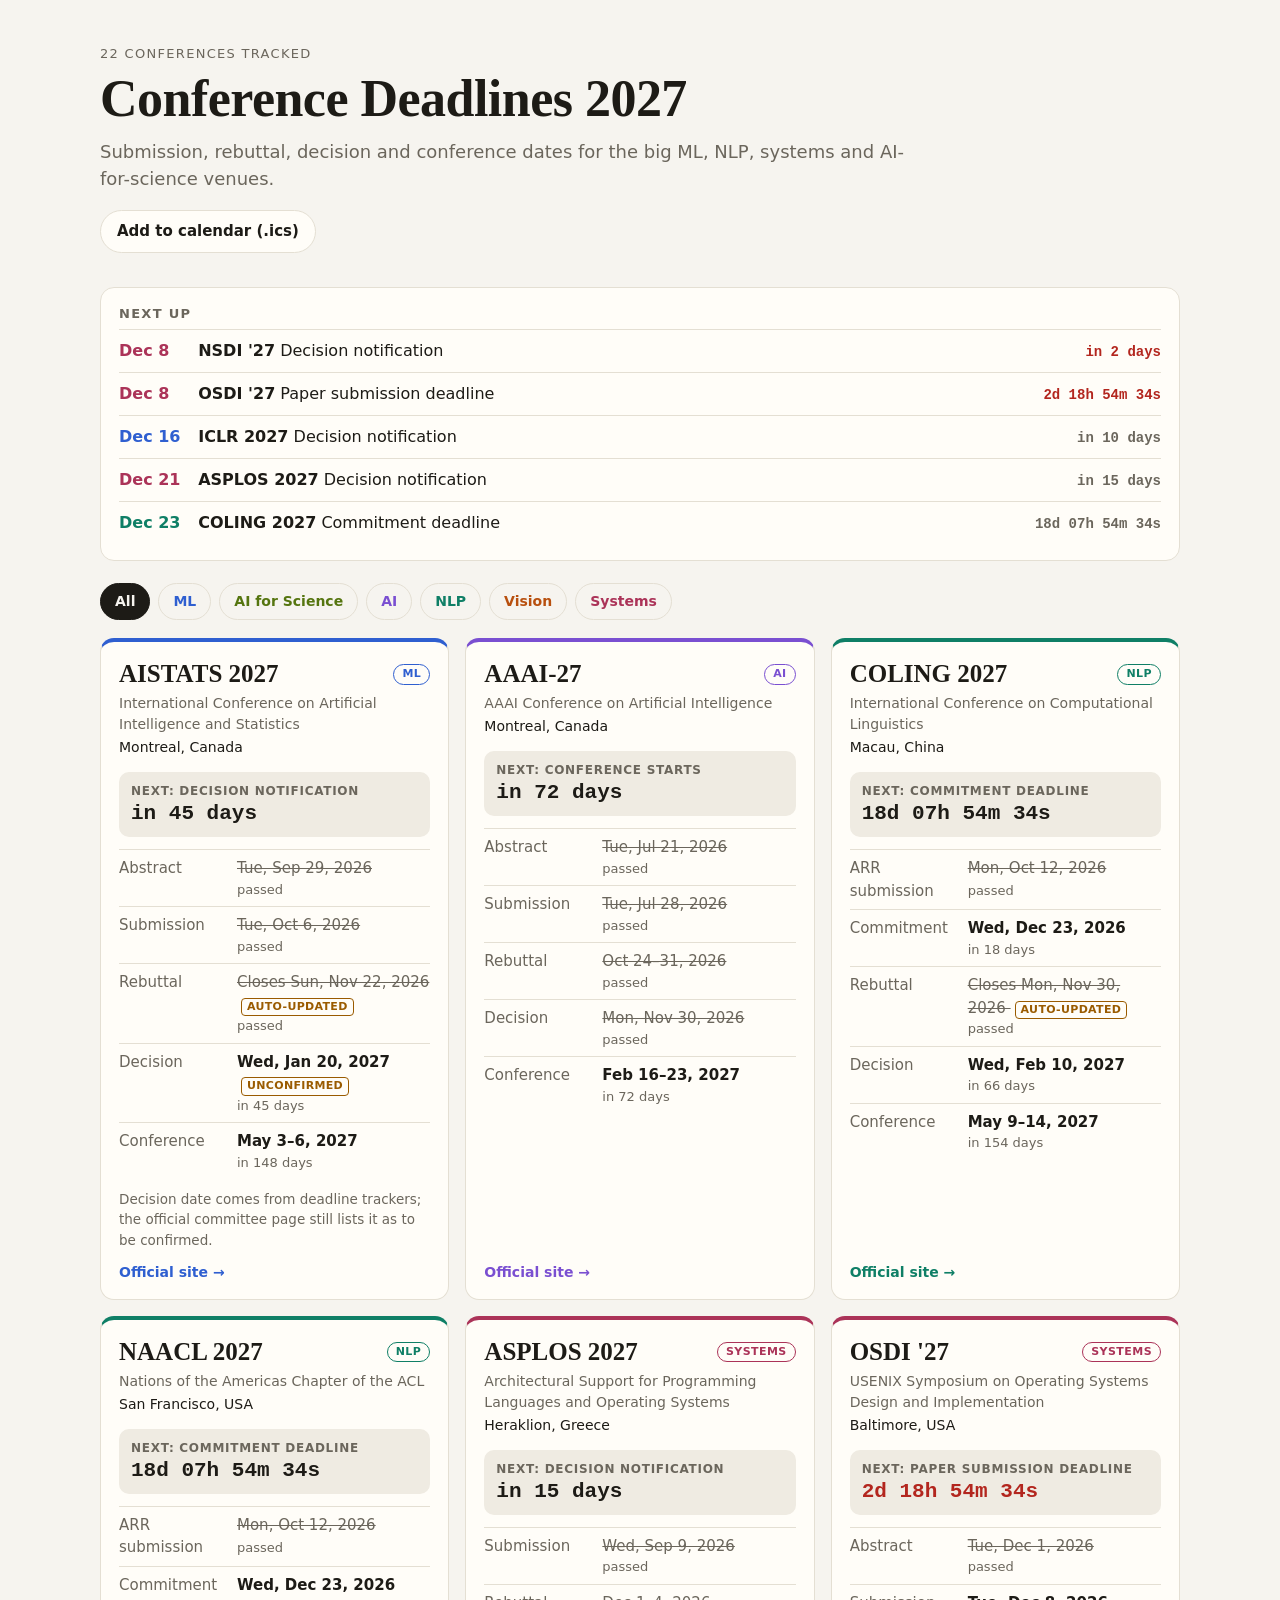
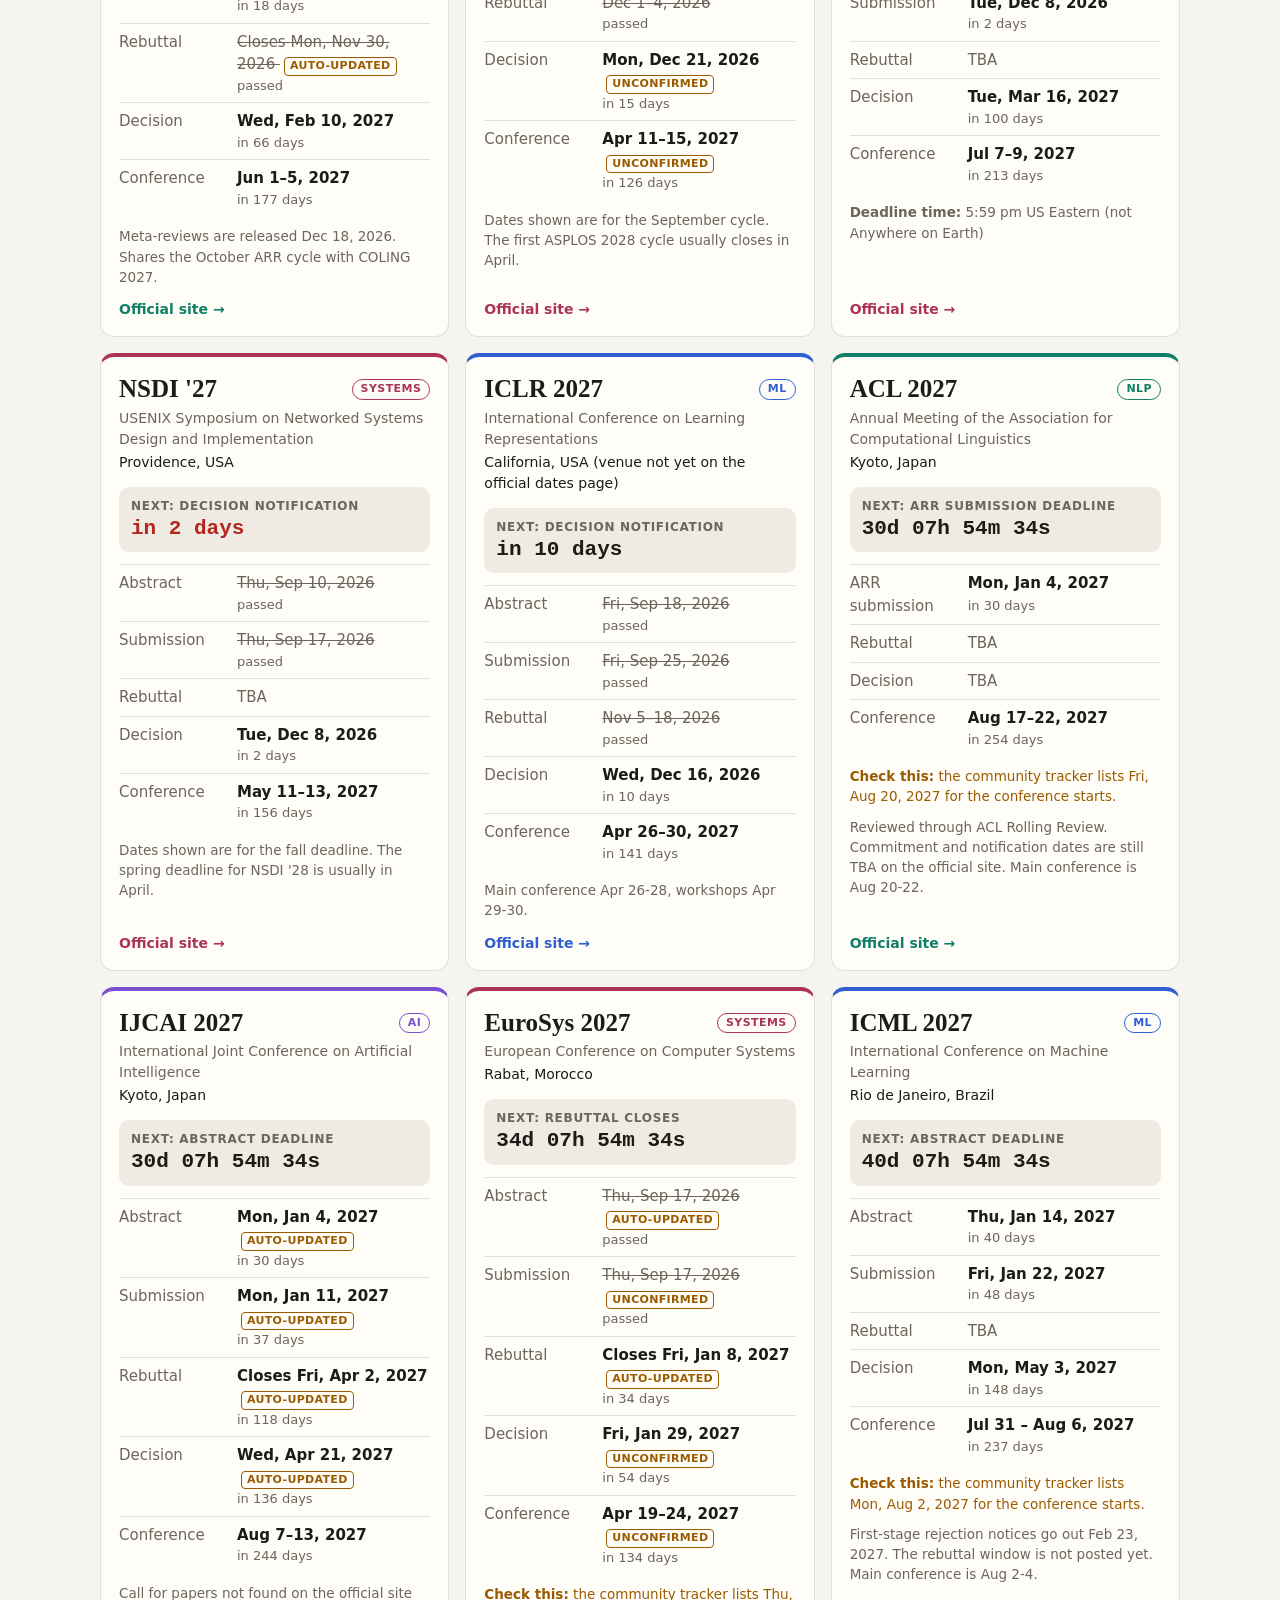
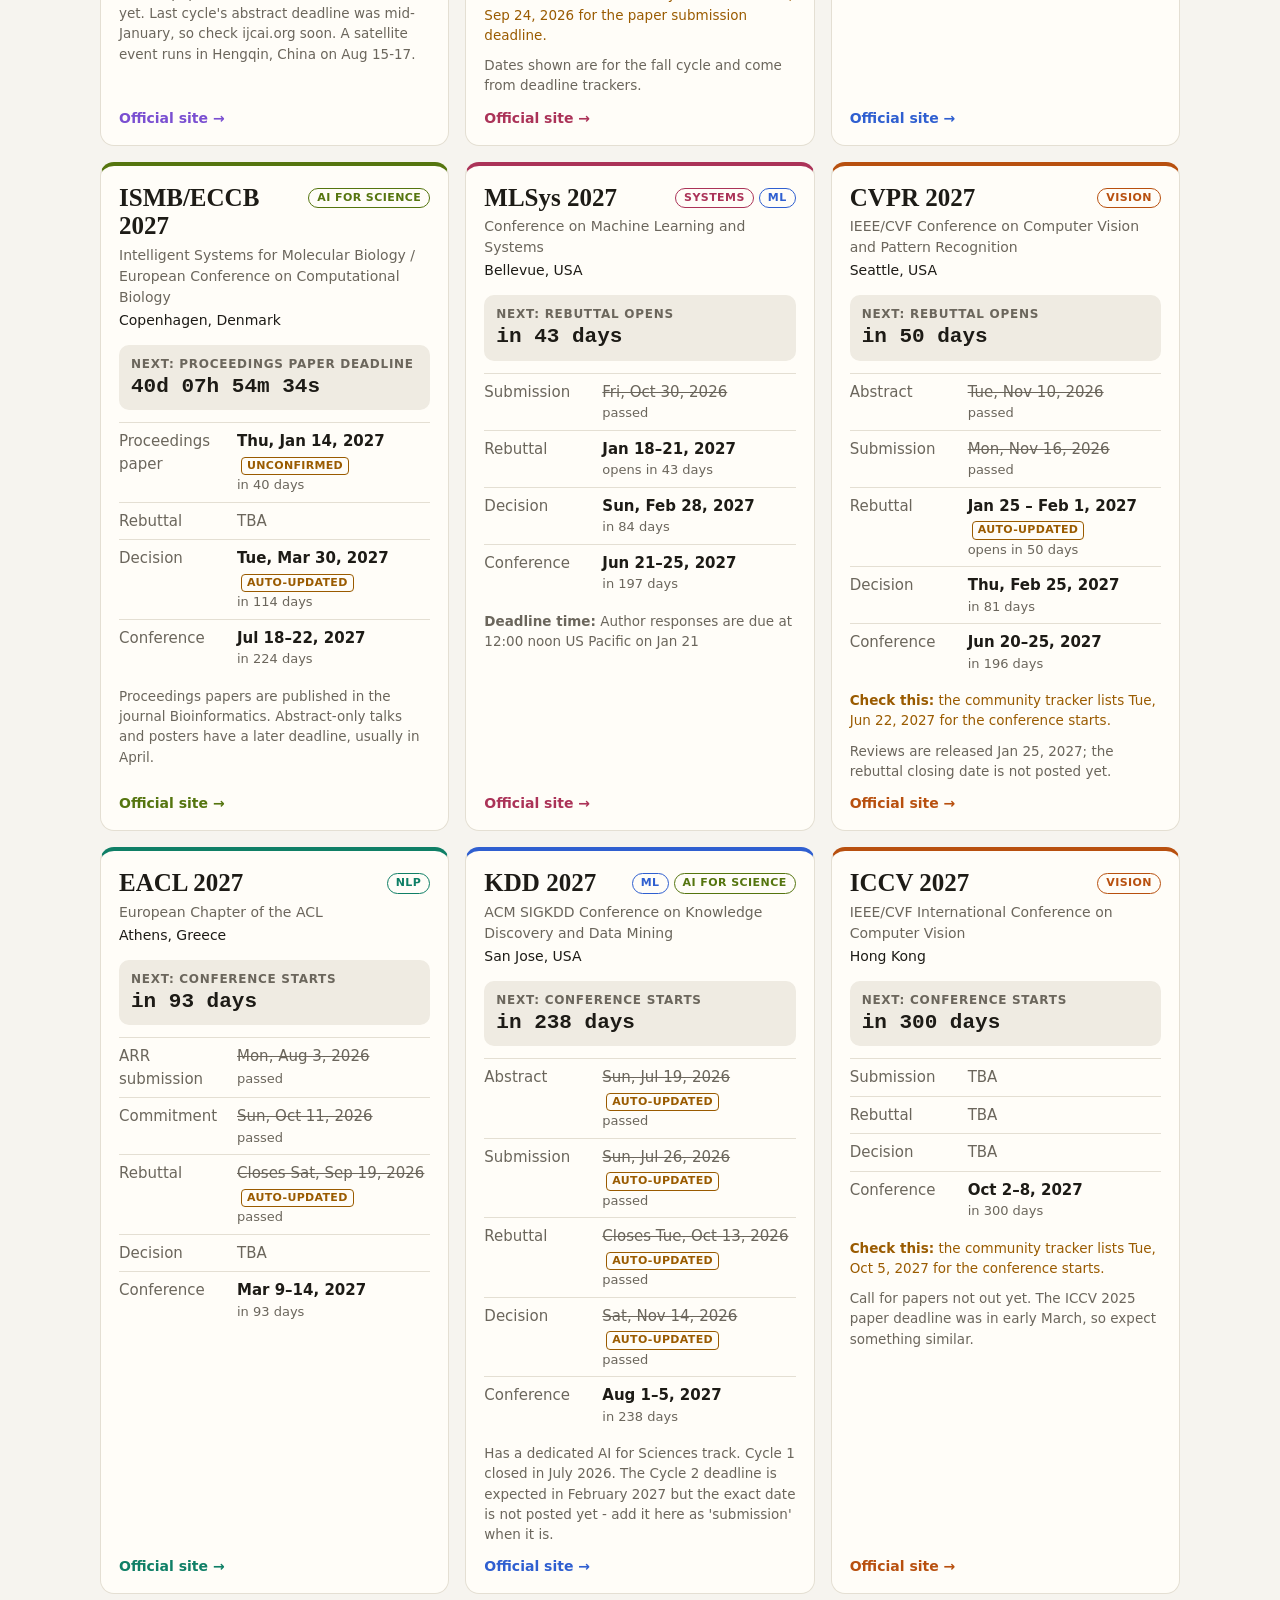
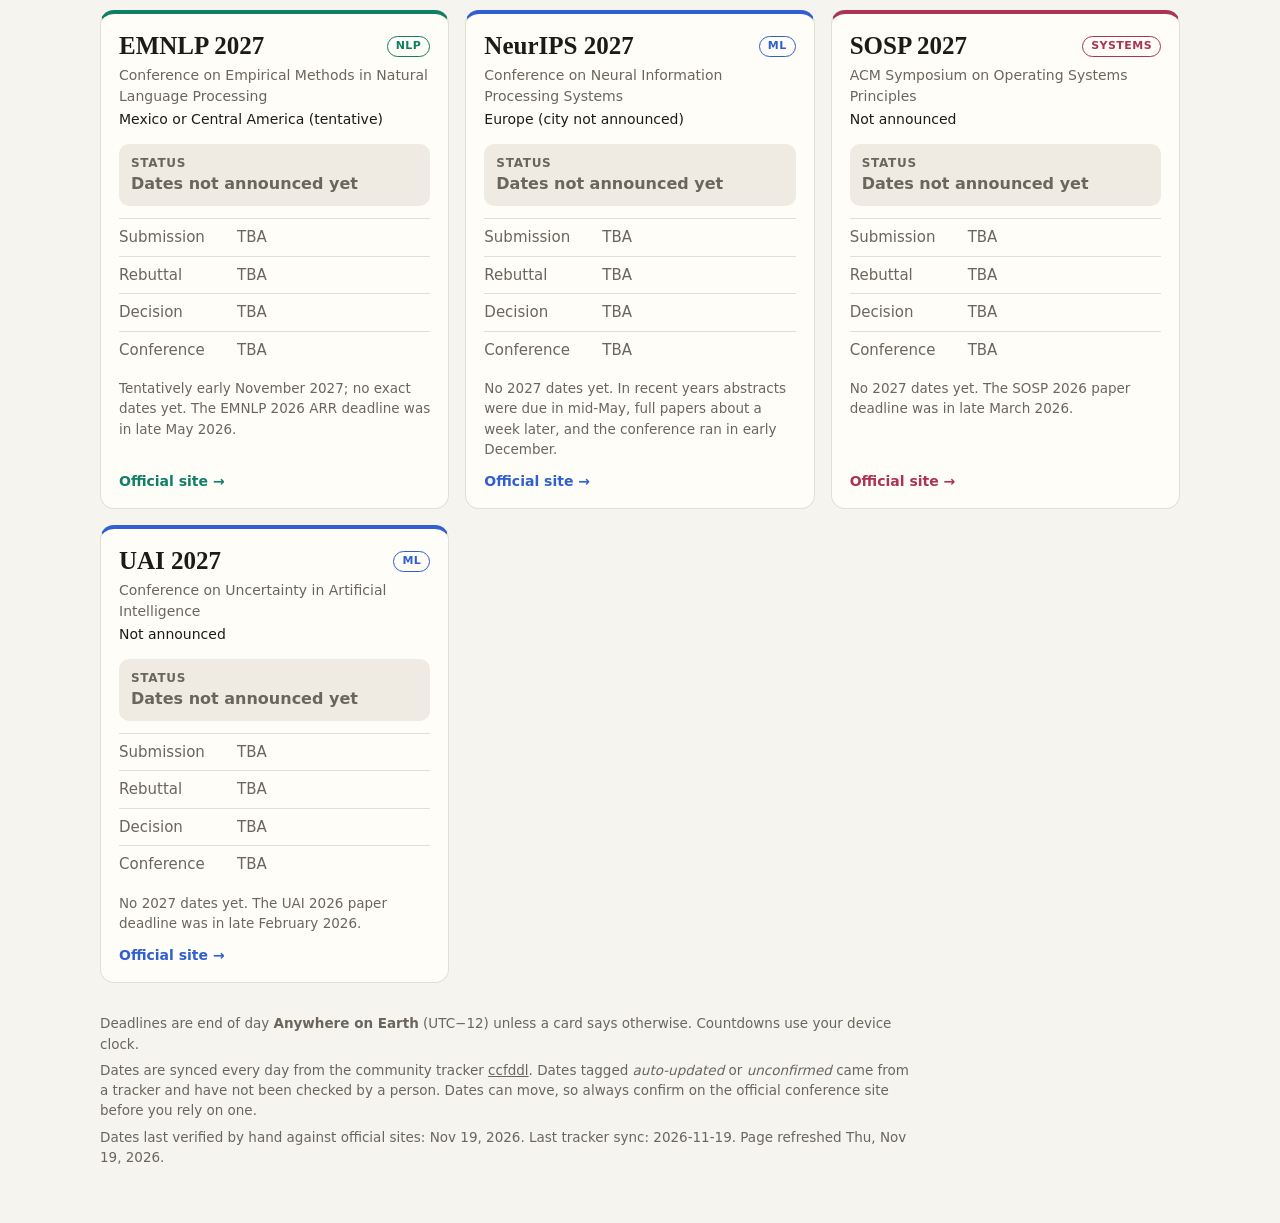
==== docs/index.html @ 478a4f26 "Daily update" ====
<!DOCTYPE html>
<html lang="en">
<head>
<meta charset="utf-8">
<meta name="viewport" content="width=device-width, initial-scale=1">
<title>Conference Deadlines 2027</title>
<meta name="description" content="Submission, rebuttal, decision and conference dates for the big ML, NLP, systems and AI-for-science venues.">
<style>
:root {
  --bg: #f6f4ef; --card: #fffdf8; --ink: #1d1b16; --muted: #6b665c; --line: #e4dfd3;
  --soft: #efebe2; --warn: #9a5b00; --urgent: #b3261e;
  --ml: #2f5fd0; --ai: #7a4fd1; --nlp: #0f7f66; --vision: #b8500f; --systems: #ab3358; --sci: #55750f;
}
@media (prefers-color-scheme: dark) {
  :root {
    --bg: #14130f; --card: #1d1c17; --ink: #ece8dd; --muted: #a39d8f; --line: #34322a;
    --soft: #26241e; --warn: #e2a84b; --urgent: #ff8a80;
    --ml: #8fb0ff; --ai: #c0a2ff; --nlp: #5fd3b6; --vision: #ffa66b; --systems: #ff8fb0; --sci: #b5d66a;
  }
}
* { box-sizing: border-box; }
html { -webkit-text-size-adjust: 100%; }
body { margin: 0; background: var(--bg); color: var(--ink);
  font: 16px/1.5 system-ui, -apple-system, "Segoe UI", Roboto, Helvetica, Arial, sans-serif; }
a { color: inherit; }
.wrap { max-width: 1120px; margin: 0 auto; padding: 0 20px; }

.a-ml { --accent: var(--ml); } .a-ai { --accent: var(--ai); } .a-nlp { --accent: var(--nlp); }
.a-vision { --accent: var(--vision); } .a-systems { --accent: var(--systems); }
.a-ai-for-science { --accent: var(--sci); }

.top { padding: 44px 0 20px; }
.eyebrow { font-size: 13px; letter-spacing: .1em; text-transform: uppercase; color: var(--muted); margin: 0 0 8px; }
h1 { font-family: "Iowan Old Style", "Palatino Linotype", Palatino, Georgia, serif;
  font-size: clamp(32px, 6vw, 52px); line-height: 1.05; margin: 0 0 12px; font-weight: 600; letter-spacing: -.01em; text-wrap: balance; }
.tagline { font-size: 18px; color: var(--muted); max-width: 46em; margin: 0 0 18px; }
.actions { display: flex; flex-wrap: wrap; gap: 10px; }
.btn { display: inline-block; padding: 9px 16px; border-radius: 999px; border: 1px solid var(--line);
  background: var(--card); text-decoration: none; font-size: 15px; font-weight: 600; }
.btn.primary { background: var(--ink); color: var(--bg); border-color: var(--ink); }
.btn:hover { border-color: var(--ink); }

.nextup { background: var(--card); border: 1px solid var(--line); border-radius: 14px; padding: 16px 18px; margin: 14px 0 22px; }
.nextup h2 { font-size: 13px; letter-spacing: .1em; text-transform: uppercase; color: var(--muted); margin: 0 0 6px; font-weight: 600; }
.nextup ol { list-style: none; margin: 0; padding: 0; }
.nextup li { display: grid; grid-template-columns: 4.2em 1fr auto; gap: 12px; align-items: baseline;
  padding: 9px 0; border-top: 1px solid var(--line); }
.nextup li:first-child { border-top: 0; }
.nu-date { font-weight: 700; color: var(--accent, var(--ink)); font-variant-numeric: tabular-nums; }
.nu-what { min-width: 0; }
.nu-count { font: 600 14px/1.4 ui-monospace, "SF Mono", Menlo, Consolas, monospace; white-space: nowrap; color: var(--muted); }
.nu-count.soon { color: var(--urgent); }
.nextup .empty { color: var(--muted); padding: 6px 0; }

.filters { display: flex; flex-wrap: wrap; gap: 8px; margin: 0 0 18px; }
.filter { font: inherit; font-size: 14px; font-weight: 600; cursor: pointer; padding: 7px 14px; border-radius: 999px;
  border: 1px solid var(--line); background: transparent; color: var(--accent, var(--ink)); }
.filter.on { background: var(--accent, var(--ink)); color: var(--bg); border-color: var(--accent, var(--ink)); }
.filter:focus-visible, .btn:focus-visible, a:focus-visible { outline: 2px solid var(--ink); outline-offset: 2px; }

.grid { display: grid; grid-template-columns: repeat(auto-fill, minmax(min(100%, 330px), 1fr)); gap: 16px; }
.card { background: var(--card); border: 1px solid var(--line); border-top: 4px solid var(--accent, var(--muted));
  border-radius: 14px; padding: 18px 18px 16px; display: flex; flex-direction: column; min-width: 0; }
.card.done { opacity: .62; }
.titleline { display: flex; align-items: flex-start; justify-content: space-between; gap: 10px; }
.card h2 { font-family: "Iowan Old Style", "Palatino Linotype", Palatino, Georgia, serif; font-size: 25px; line-height: 1.15; margin: 0; font-weight: 600; }
.card h2 a { text-decoration: none; }
.card h2 a:hover { text-decoration: underline; }
.chips { display: flex; flex-wrap: wrap; gap: 5px; justify-content: flex-end; padding-top: 4px; }
.chip { font-size: 11px; font-weight: 700; letter-spacing: .04em; text-transform: uppercase; white-space: nowrap;
  color: var(--accent, var(--muted)); border: 1px solid currentColor; border-radius: 999px; padding: 1px 8px; }
.full { margin: 4px 0 0; font-size: 14px; color: var(--muted); }
.where { margin: 2px 0 0; font-size: 14px; }
.next { margin: 14px 0 12px; padding: 10px 12px; background: var(--soft); border-radius: 10px; display: flex; flex-direction: column; }
.next-label { font-size: 12px; letter-spacing: .06em; text-transform: uppercase; color: var(--muted); font-weight: 600; }
.next-count { font: 700 21px/1.3 ui-monospace, "SF Mono", Menlo, Consolas, monospace; font-variant-numeric: tabular-nums; }
.next.soon .next-count { color: var(--urgent); }
.next.quiet .next-count { font: 600 16px/1.5 system-ui, -apple-system, "Segoe UI", sans-serif; color: var(--muted); }
.rows { list-style: none; margin: 0; padding: 0; }
.row { display: grid; grid-template-columns: 7.2em 1fr; column-gap: 10px; padding: 7px 0; border-top: 1px solid var(--line); font-size: 15px; }
.row .k { color: var(--muted); grid-row: 1 / span 2; }
.row .v { font-weight: 600; min-width: 0; }
.row .rel { grid-column: 2; font-size: 13px; color: var(--muted); }
.row.tba .v { font-weight: 400; color: var(--muted); }
.row.past .v { font-weight: 400; color: var(--muted); text-decoration: line-through; text-decoration-thickness: 1px; }
.row.live .rel { color: var(--accent, var(--ink)); font-weight: 700; }
.tag { font-size: 11px; font-weight: 700; letter-spacing: .03em; text-transform: uppercase; color: var(--warn);
  border: 1px solid currentColor; border-radius: 4px; padding: 0 5px; margin-left: 4px; white-space: nowrap; text-decoration: none; display: inline-block; }
.note { font-size: 13.5px; color: var(--muted); margin: 10px 0 0; }
.note.warn { color: var(--warn); }
.official { margin-top: auto; padding-top: 12px; font-size: 14px; font-weight: 600; text-decoration: none; color: var(--accent, var(--ink)); }
.official:hover { text-decoration: underline; }
[hidden] { display: none !important; }

footer { color: var(--muted); font-size: 13.5px; padding: 30px 0 50px; }
footer p { margin: 0 0 6px; max-width: 60em; }
@media (max-width: 520px) {
  .top { padding-top: 28px; }
  .nextup li { grid-template-columns: 3.8em 1fr; }
  .nu-count { grid-column: 2; }
}
</style>
</head>
<body>
<div class="wrap">
  <section class="top">
    <p class="eyebrow">22 conferences tracked</p>
    <h1>Conference Deadlines 2027</h1>
    <p class="tagline">Submission, rebuttal, decision and conference dates for the big ML, NLP, systems and AI-for-science venues.</p>
    <div class="actions">
      
      <a class="btn" href="deadlines.ics">Add to calendar (.ics)</a>
    </div>
  </section>

  <section class="nextup" aria-label="Next deadlines">
    <h2>Next up</h2>
    <ol id="nextup"><li class="a-ml" data-t="1795435199000" data-d="1" data-areas="ML"><span class="nu-date">Nov 22</span><span class="nu-what"><strong>AISTATS 2027</strong> Rebuttal closes</span><span class="nu-count"></span></li><li class="a-ai" data-t="1796040000000" data-d="0" data-areas="AI"><span class="nu-date">Nov 30</span><span class="nu-what"><strong>AAAI-27</strong> Decision notification</span><span class="nu-count"></span></li><li class="a-nlp" data-t="1796126399000" data-d="1" data-areas="NLP"><span class="nu-date">Nov 30</span><span class="nu-what"><strong>COLING 2027</strong> Rebuttal closes</span><span class="nu-count"></span></li><li class="a-nlp" data-t="1796126399000" data-d="1" data-areas="NLP"><span class="nu-date">Nov 30</span><span class="nu-what"><strong>NAACL 2027</strong> Rebuttal closes</span><span class="nu-count"></span></li><li class="a-systems" data-t="1796126400000" data-d="0" data-areas="Systems"><span class="nu-date">Dec 1</span><span class="nu-what"><strong>ASPLOS 2027</strong> Rebuttal opens</span><span class="nu-count"></span></li><li class="a-systems" data-t="1796165999000" data-d="1" data-areas="Systems"><span class="nu-date">Dec 1</span><span class="nu-what"><strong>OSDI &#x27;27</strong> Abstract deadline</span><span class="nu-count"></span></li><li class="a-systems" data-t="1796471999000" data-d="1" data-areas="Systems"><span class="nu-date">Dec 4</span><span class="nu-what"><strong>ASPLOS 2027</strong> Rebuttal closes</span><span class="nu-count"></span></li><li class="a-systems" data-t="1796731200000" data-d="0" data-areas="Systems"><span class="nu-date">Dec 8</span><span class="nu-what"><strong>NSDI &#x27;27</strong> Decision notification</span><span class="nu-count"></span></li><li class="a-systems" data-t="1796770799000" data-d="1" data-areas="Systems"><span class="nu-date">Dec 8</span><span class="nu-what"><strong>OSDI &#x27;27</strong> Paper submission deadline</span><span class="nu-count"></span></li><li class="a-ml" data-t="1797422400000" data-d="0" data-areas="ML"><span class="nu-date">Dec 16</span><span class="nu-what"><strong>ICLR 2027</strong> Decision notification</span><span class="nu-count"></span></li><li class="a-systems" data-t="1797854400000" data-d="0" data-areas="Systems"><span class="nu-date">Dec 21</span><span class="nu-what"><strong>ASPLOS 2027</strong> Decision notification</span><span class="nu-count"></span></li><li class="a-nlp" data-t="1798113599000" data-d="1" data-areas="NLP"><span class="nu-date">Dec 23</span><span class="nu-what"><strong>COLING 2027</strong> Commitment deadline</span><span class="nu-count"></span></li></ol>
  </section>

  <nav class="filters" aria-label="Filter by area"><button class="filter on" data-area="">All</button><button class="filter a-ml" data-area="ML">ML</button><button class="filter a-ai-for-science" data-area="AI for Science">AI for Science</button><button class="filter a-ai" data-area="AI">AI</button><button class="filter a-nlp" data-area="NLP">NLP</button><button class="filter a-vision" data-area="Vision">Vision</button><button class="filter a-systems" data-area="Systems">Systems</button></nav>

  <main class="grid" id="grid">
<article class="card a-ml" data-areas="ML"
         data-milestones='[{&quot;l&quot;: &quot;Abstract deadline&quot;, &quot;t&quot;: 1790769599000, &quot;d&quot;: true}, {&quot;l&quot;: &quot;Paper submission deadline&quot;, &quot;t&quot;: 1791374399000, &quot;d&quot;: true}, {&quot;l&quot;: &quot;Rebuttal closes&quot;, &quot;t&quot;: 1795435199000, &quot;d&quot;: true}, {&quot;l&quot;: &quot;Decision notification&quot;, &quot;t&quot;: 1800446400000, &quot;d&quot;: false}, {&quot;l&quot;: &quot;Conference starts&quot;, &quot;t&quot;: 1809345600000, &quot;d&quot;: false}]' data-conf-end="1809691199000">
  <header>
    <div class="titleline"><h2><a href="https://virtual.aistats.org/Conferences/2027" target="_blank" rel="noopener">AISTATS 2027</a></h2><div class="chips"><span class="chip a-ml">ML</span></div></div>
    <p class="full">International Conference on Artificial Intelligence and Statistics</p>
    <p class="where">Montreal, Canada</p>
  </header>
  <div class="next"><span class="next-label">&nbsp;</span><span class="next-count">&nbsp;</span></div>
  <ul class="rows"><li class="row" data-kind="abstract" data-ts="1790769599000"><span class="k">Abstract</span><span class="v">Tue, Sep 29, 2026</span><span class="rel"></span></li><li class="row" data-kind="submission" data-ts="1791374399000"><span class="k">Submission</span><span class="v">Tue, Oct 6, 2026</span><span class="rel"></span></li><li class="row" data-kind="rebuttal" data-ts="1795435199000"><span class="k">Rebuttal</span><span class="v">Closes Sun, Nov 22, 2026 <span class="tag">auto-updated</span></span><span class="rel"></span></li><li class="row" data-kind="decision" data-ts="1800446400000"><span class="k">Decision</span><span class="v">Wed, Jan 20, 2027 <span class="tag">unconfirmed</span></span><span class="rel"></span></li><li class="row" data-kind="conference" data-ts="1809691199000" data-start="1809345600000"><span class="k">Conference</span><span class="v">May 3–6, 2027</span><span class="rel"></span></li></ul>
  <p class="note">Decision date comes from deadline trackers; the official committee page still lists it as to be confirmed.</p>
  <a class="official" href="https://virtual.aistats.org/Conferences/2027" target="_blank" rel="noopener">Official site &rarr;</a>
</article>
<article class="card a-ai" data-areas="AI"
         data-milestones='[{&quot;l&quot;: &quot;Abstract deadline&quot;, &quot;t&quot;: 1784721599000, &quot;d&quot;: true}, {&quot;l&quot;: &quot;Paper submission deadline&quot;, &quot;t&quot;: 1785326399000, &quot;d&quot;: true}, {&quot;l&quot;: &quot;Rebuttal opens&quot;, &quot;t&quot;: 1792843200000, &quot;d&quot;: false}, {&quot;l&quot;: &quot;Rebuttal closes&quot;, &quot;t&quot;: 1793534399000, &quot;d&quot;: true}, {&quot;l&quot;: &quot;Decision notification&quot;, &quot;t&quot;: 1796040000000, &quot;d&quot;: false}, {&quot;l&quot;: &quot;Conference starts&quot;, &quot;t&quot;: 1802779200000, &quot;d&quot;: false}]' data-conf-end="1803470399000">
  <header>
    <div class="titleline"><h2><a href="https://aaai.org/conference/aaai/aaai-27/" target="_blank" rel="noopener">AAAI-27</a></h2><div class="chips"><span class="chip a-ai">AI</span></div></div>
    <p class="full">AAAI Conference on Artificial Intelligence</p>
    <p class="where">Montreal, Canada</p>
  </header>
  <div class="next"><span class="next-label">&nbsp;</span><span class="next-count">&nbsp;</span></div>
  <ul class="rows"><li class="row" data-kind="abstract" data-ts="1784721599000"><span class="k">Abstract</span><span class="v">Tue, Jul 21, 2026</span><span class="rel"></span></li><li class="row" data-kind="submission" data-ts="1785326399000"><span class="k">Submission</span><span class="v">Tue, Jul 28, 2026</span><span class="rel"></span></li><li class="row" data-kind="rebuttal" data-ts="1793534399000" data-start="1792843200000"><span class="k">Rebuttal</span><span class="v">Oct 24–31, 2026</span><span class="rel"></span></li><li class="row" data-kind="decision" data-ts="1796040000000"><span class="k">Decision</span><span class="v">Mon, Nov 30, 2026</span><span class="rel"></span></li><li class="row" data-kind="conference" data-ts="1803470399000" data-start="1802779200000"><span class="k">Conference</span><span class="v">Feb 16–23, 2027</span><span class="rel"></span></li></ul>
  
  <a class="official" href="https://aaai.org/conference/aaai/aaai-27/" target="_blank" rel="noopener">Official site &rarr;</a>
</article>
<article class="card a-nlp" data-areas="NLP"
         data-milestones='[{&quot;l&quot;: &quot;ARR submission deadline&quot;, &quot;t&quot;: 1791892799000, &quot;d&quot;: true}, {&quot;l&quot;: &quot;Rebuttal closes&quot;, &quot;t&quot;: 1796126399000, &quot;d&quot;: true}, {&quot;l&quot;: &quot;Commitment deadline&quot;, &quot;t&quot;: 1798113599000, &quot;d&quot;: true}, {&quot;l&quot;: &quot;Decision notification&quot;, &quot;t&quot;: 1802260800000, &quot;d&quot;: false}, {&quot;l&quot;: &quot;Conference starts&quot;, &quot;t&quot;: 1809864000000, &quot;d&quot;: false}]' data-conf-end="1810382399000">
  <header>
    <div class="titleline"><h2><a href="https://2027.coling-iccl.org/" target="_blank" rel="noopener">COLING 2027</a></h2><div class="chips"><span class="chip a-nlp">NLP</span></div></div>
    <p class="full">International Conference on Computational Linguistics</p>
    <p class="where">Macau, China</p>
  </header>
  <div class="next"><span class="next-label">&nbsp;</span><span class="next-count">&nbsp;</span></div>
  <ul class="rows"><li class="row" data-kind="submission" data-ts="1791892799000"><span class="k">ARR submission</span><span class="v">Mon, Oct 12, 2026</span><span class="rel"></span></li><li class="row" data-kind="commitment" data-ts="1798113599000"><span class="k">Commitment</span><span class="v">Wed, Dec 23, 2026</span><span class="rel"></span></li><li class="row" data-kind="rebuttal" data-ts="1796126399000"><span class="k">Rebuttal</span><span class="v">Closes Mon, Nov 30, 2026 <span class="tag">auto-updated</span></span><span class="rel"></span></li><li class="row" data-kind="decision" data-ts="1802260800000"><span class="k">Decision</span><span class="v">Wed, Feb 10, 2027</span><span class="rel"></span></li><li class="row" data-kind="conference" data-ts="1810382399000" data-start="1809864000000"><span class="k">Conference</span><span class="v">May 9–14, 2027</span><span class="rel"></span></li></ul>
  
  <a class="official" href="https://2027.coling-iccl.org/" target="_blank" rel="noopener">Official site &rarr;</a>
</article>
<article class="card a-nlp" data-areas="NLP"
         data-milestones='[{&quot;l&quot;: &quot;ARR submission deadline&quot;, &quot;t&quot;: 1791892799000, &quot;d&quot;: true}, {&quot;l&quot;: &quot;Rebuttal closes&quot;, &quot;t&quot;: 1796126399000, &quot;d&quot;: true}, {&quot;l&quot;: &quot;Commitment deadline&quot;, &quot;t&quot;: 1798113599000, &quot;d&quot;: true}, {&quot;l&quot;: &quot;Decision notification&quot;, &quot;t&quot;: 1802260800000, &quot;d&quot;: false}, {&quot;l&quot;: &quot;Conference starts&quot;, &quot;t&quot;: 1811851200000, &quot;d&quot;: false}]' data-conf-end="1812283199000">
  <header>
    <div class="titleline"><h2><a href="https://2027.naacl.org/" target="_blank" rel="noopener">NAACL 2027</a></h2><div class="chips"><span class="chip a-nlp">NLP</span></div></div>
    <p class="full">Nations of the Americas Chapter of the ACL</p>
    <p class="where">San Francisco, USA</p>
  </header>
  <div class="next"><span class="next-label">&nbsp;</span><span class="next-count">&nbsp;</span></div>
  <ul class="rows"><li class="row" data-kind="submission" data-ts="1791892799000"><span class="k">ARR submission</span><span class="v">Mon, Oct 12, 2026</span><span class="rel"></span></li><li class="row" data-kind="commitment" data-ts="1798113599000"><span class="k">Commitment</span><span class="v">Wed, Dec 23, 2026</span><span class="rel"></span></li><li class="row" data-kind="rebuttal" data-ts="1796126399000"><span class="k">Rebuttal</span><span class="v">Closes Mon, Nov 30, 2026 <span class="tag">auto-updated</span></span><span class="rel"></span></li><li class="row" data-kind="decision" data-ts="1802260800000"><span class="k">Decision</span><span class="v">Wed, Feb 10, 2027</span><span class="rel"></span></li><li class="row" data-kind="conference" data-ts="1812283199000" data-start="1811851200000"><span class="k">Conference</span><span class="v">Jun 1–5, 2027</span><span class="rel"></span></li></ul>
  <p class="note">Meta-reviews are released Dec 18, 2026. Shares the October ARR cycle with COLING 2027.</p>
  <a class="official" href="https://2027.naacl.org/" target="_blank" rel="noopener">Official site &rarr;</a>
</article>
<article class="card a-systems" data-areas="Systems"
         data-milestones='[{&quot;l&quot;: &quot;Paper submission deadline&quot;, &quot;t&quot;: 1789041599000, &quot;d&quot;: true}, {&quot;l&quot;: &quot;Rebuttal opens&quot;, &quot;t&quot;: 1796126400000, &quot;d&quot;: false}, {&quot;l&quot;: &quot;Rebuttal closes&quot;, &quot;t&quot;: 1796471999000, &quot;d&quot;: true}, {&quot;l&quot;: &quot;Decision notification&quot;, &quot;t&quot;: 1797854400000, &quot;d&quot;: false}, {&quot;l&quot;: &quot;Conference starts&quot;, &quot;t&quot;: 1807444800000, &quot;d&quot;: false}]' data-conf-end="1807876799000">
  <header>
    <div class="titleline"><h2><a href="https://www.asplos-conference.org/" target="_blank" rel="noopener">ASPLOS 2027</a></h2><div class="chips"><span class="chip a-systems">Systems</span></div></div>
    <p class="full">Architectural Support for Programming Languages and Operating Systems</p>
    <p class="where">Heraklion, Greece</p>
  </header>
  <div class="next"><span class="next-label">&nbsp;</span><span class="next-count">&nbsp;</span></div>
  <ul class="rows"><li class="row" data-kind="submission" data-ts="1789041599000"><span class="k">Submission</span><span class="v">Wed, Sep 9, 2026</span><span class="rel"></span></li><li class="row" data-kind="rebuttal" data-ts="1796471999000" data-start="1796126400000"><span class="k">Rebuttal</span><span class="v">Dec 1–4, 2026</span><span class="rel"></span></li><li class="row" data-kind="decision" data-ts="1797854400000"><span class="k">Decision</span><span class="v">Mon, Dec 21, 2026 <span class="tag">unconfirmed</span></span><span class="rel"></span></li><li class="row" data-kind="conference" data-ts="1807876799000" data-start="1807444800000"><span class="k">Conference</span><span class="v">Apr 11–15, 2027 <span class="tag">unconfirmed</span></span><span class="rel"></span></li></ul>
  <p class="note">Dates shown are for the September cycle. The first ASPLOS 2028 cycle usually closes in April.</p>
  <a class="official" href="https://www.asplos-conference.org/" target="_blank" rel="noopener">Official site &rarr;</a>
</article>
<article class="card a-systems" data-areas="Systems"
         data-milestones='[{&quot;l&quot;: &quot;Abstract deadline&quot;, &quot;t&quot;: 1796165999000, &quot;d&quot;: true}, {&quot;l&quot;: &quot;Paper submission deadline&quot;, &quot;t&quot;: 1796770799000, &quot;d&quot;: true}, {&quot;l&quot;: &quot;Decision notification&quot;, &quot;t&quot;: 1805198400000, &quot;d&quot;: false}, {&quot;l&quot;: &quot;Conference starts&quot;, &quot;t&quot;: 1814961600000, &quot;d&quot;: false}]' data-conf-end="1815220799000">
  <header>
    <div class="titleline"><h2><a href="https://www.usenix.org/conference/osdi27" target="_blank" rel="noopener">OSDI &#x27;27</a></h2><div class="chips"><span class="chip a-systems">Systems</span></div></div>
    <p class="full">USENIX Symposium on Operating Systems Design and Implementation</p>
    <p class="where">Baltimore, USA</p>
  </header>
  <div class="next"><span class="next-label">&nbsp;</span><span class="next-count">&nbsp;</span></div>
  <ul class="rows"><li class="row" data-kind="abstract" data-ts="1796165999000"><span class="k">Abstract</span><span class="v">Tue, Dec 1, 2026</span><span class="rel"></span></li><li class="row" data-kind="submission" data-ts="1796770799000"><span class="k">Submission</span><span class="v">Tue, Dec 8, 2026</span><span class="rel"></span></li><li class="row tba" data-kind="rebuttal"><span class="k">Rebuttal</span><span class="v">TBA</span><span class="rel"></span></li><li class="row" data-kind="decision" data-ts="1805198400000"><span class="k">Decision</span><span class="v">Tue, Mar 16, 2027</span><span class="rel"></span></li><li class="row" data-kind="conference" data-ts="1815220799000" data-start="1814961600000"><span class="k">Conference</span><span class="v">Jul 7–9, 2027</span><span class="rel"></span></li></ul>
  <p class="note"><strong>Deadline time:</strong> 5:59 pm US Eastern (not Anywhere on Earth)</p>
  <a class="official" href="https://www.usenix.org/conference/osdi27" target="_blank" rel="noopener">Official site &rarr;</a>
</article>
<article class="card a-systems" data-areas="Systems"
         data-milestones='[{&quot;l&quot;: &quot;Abstract deadline&quot;, &quot;t&quot;: 1789127999000, &quot;d&quot;: true}, {&quot;l&quot;: &quot;Paper submission deadline&quot;, &quot;t&quot;: 1789732799000, &quot;d&quot;: true}, {&quot;l&quot;: &quot;Decision notification&quot;, &quot;t&quot;: 1796731200000, &quot;d&quot;: false}, {&quot;l&quot;: &quot;Conference starts&quot;, &quot;t&quot;: 1810036800000, &quot;d&quot;: false}]' data-conf-end="1810295999000">
  <header>
    <div class="titleline"><h2><a href="https://www.usenix.org/conference/nsdi27" target="_blank" rel="noopener">NSDI &#x27;27</a></h2><div class="chips"><span class="chip a-systems">Systems</span></div></div>
    <p class="full">USENIX Symposium on Networked Systems Design and Implementation</p>
    <p class="where">Providence, USA</p>
  </header>
  <div class="next"><span class="next-label">&nbsp;</span><span class="next-count">&nbsp;</span></div>
  <ul class="rows"><li class="row" data-kind="abstract" data-ts="1789127999000"><span class="k">Abstract</span><span class="v">Thu, Sep 10, 2026</span><span class="rel"></span></li><li class="row" data-kind="submission" data-ts="1789732799000"><span class="k">Submission</span><span class="v">Thu, Sep 17, 2026</span><span class="rel"></span></li><li class="row tba" data-kind="rebuttal"><span class="k">Rebuttal</span><span class="v">TBA</span><span class="rel"></span></li><li class="row" data-kind="decision" data-ts="1796731200000"><span class="k">Decision</span><span class="v">Tue, Dec 8, 2026</span><span class="rel"></span></li><li class="row" data-kind="conference" data-ts="1810295999000" data-start="1810036800000"><span class="k">Conference</span><span class="v">May 11–13, 2027</span><span class="rel"></span></li></ul>
  <p class="note">Dates shown are for the fall deadline. The spring deadline for NSDI &#x27;28 is usually in April.</p>
  <a class="official" href="https://www.usenix.org/conference/nsdi27" target="_blank" rel="noopener">Official site &rarr;</a>
</article>
<article class="card a-ml" data-areas="ML"
         data-milestones='[{&quot;l&quot;: &quot;Abstract deadline&quot;, &quot;t&quot;: 1789819199000, &quot;d&quot;: true}, {&quot;l&quot;: &quot;Paper submission deadline&quot;, &quot;t&quot;: 1790423999000, &quot;d&quot;: true}, {&quot;l&quot;: &quot;Rebuttal opens&quot;, &quot;t&quot;: 1793880000000, &quot;d&quot;: false}, {&quot;l&quot;: &quot;Rebuttal closes&quot;, &quot;t&quot;: 1795089599000, &quot;d&quot;: true}, {&quot;l&quot;: &quot;Decision notification&quot;, &quot;t&quot;: 1797422400000, &quot;d&quot;: false}, {&quot;l&quot;: &quot;Conference starts&quot;, &quot;t&quot;: 1808740800000, &quot;d&quot;: false}]' data-conf-end="1809172799000">
  <header>
    <div class="titleline"><h2><a href="https://iclr.cc/Conferences/2027" target="_blank" rel="noopener">ICLR 2027</a></h2><div class="chips"><span class="chip a-ml">ML</span></div></div>
    <p class="full">International Conference on Learning Representations</p>
    <p class="where">California, USA (venue not yet on the official dates page)</p>
  </header>
  <div class="next"><span class="next-label">&nbsp;</span><span class="next-count">&nbsp;</span></div>
  <ul class="rows"><li class="row" data-kind="abstract" data-ts="1789819199000"><span class="k">Abstract</span><span class="v">Fri, Sep 18, 2026</span><span class="rel"></span></li><li class="row" data-kind="submission" data-ts="1790423999000"><span class="k">Submission</span><span class="v">Fri, Sep 25, 2026</span><span class="rel"></span></li><li class="row" data-kind="rebuttal" data-ts="1795089599000" data-start="1793880000000"><span class="k">Rebuttal</span><span class="v">Nov 5–18, 2026</span><span class="rel"></span></li><li class="row" data-kind="decision" data-ts="1797422400000"><span class="k">Decision</span><span class="v">Wed, Dec 16, 2026</span><span class="rel"></span></li><li class="row" data-kind="conference" data-ts="1809172799000" data-start="1808740800000"><span class="k">Conference</span><span class="v">Apr 26–30, 2027</span><span class="rel"></span></li></ul>
  <p class="note">Main conference Apr 26-28, workshops Apr 29-30.</p>
  <a class="official" href="https://iclr.cc/Conferences/2027" target="_blank" rel="noopener">Official site &rarr;</a>
</article>
<article class="card a-nlp" data-areas="NLP"
         data-milestones='[{&quot;l&quot;: &quot;ARR submission deadline&quot;, &quot;t&quot;: 1799150399000, &quot;d&quot;: true}, {&quot;l&quot;: &quot;Conference starts&quot;, &quot;t&quot;: 1818504000000, &quot;d&quot;: false}]' data-conf-end="1819022399000">
  <header>
    <div class="titleline"><h2><a href="https://2027.aclweb.org/" target="_blank" rel="noopener">ACL 2027</a></h2><div class="chips"><span class="chip a-nlp">NLP</span></div></div>
    <p class="full">Annual Meeting of the Association for Computational Linguistics</p>
    <p class="where">Kyoto, Japan</p>
  </header>
  <div class="next"><span class="next-label">&nbsp;</span><span class="next-count">&nbsp;</span></div>
  <ul class="rows"><li class="row" data-kind="submission" data-ts="1799150399000"><span class="k">ARR submission</span><span class="v">Mon, Jan 4, 2027</span><span class="rel"></span></li><li class="row tba" data-kind="rebuttal"><span class="k">Rebuttal</span><span class="v">TBA</span><span class="rel"></span></li><li class="row tba" data-kind="decision"><span class="k">Decision</span><span class="v">TBA</span><span class="rel"></span></li><li class="row" data-kind="conference" data-ts="1819022399000" data-start="1818504000000"><span class="k">Conference</span><span class="v">Aug 17–22, 2027</span><span class="rel"></span></li></ul>
  <p class="note warn"><strong>Check this:</strong> the community tracker lists Fri, Aug 20, 2027 for the conference starts.</p><p class="note">Reviewed through ACL Rolling Review. Commitment and notification dates are still TBA on the official site. Main conference is Aug 20-22.</p>
  <a class="official" href="https://2027.aclweb.org/" target="_blank" rel="noopener">Official site &rarr;</a>
</article>
<article class="card a-ai" data-areas="AI"
         data-milestones='[{&quot;l&quot;: &quot;Abstract deadline&quot;, &quot;t&quot;: 1799150399000, &quot;d&quot;: true}, {&quot;l&quot;: &quot;Paper submission deadline&quot;, &quot;t&quot;: 1799755199000, &quot;d&quot;: true}, {&quot;l&quot;: &quot;Rebuttal closes&quot;, &quot;t&quot;: 1806753599000, &quot;d&quot;: true}, {&quot;l&quot;: &quot;Decision notification&quot;, &quot;t&quot;: 1808308800000, &quot;d&quot;: false}, {&quot;l&quot;: &quot;Conference starts&quot;, &quot;t&quot;: 1817640000000, &quot;d&quot;: false}]' data-conf-end="1818244799000">
  <header>
    <div class="titleline"><h2><a href="https://www.ijcai.org/" target="_blank" rel="noopener">IJCAI 2027</a></h2><div class="chips"><span class="chip a-ai">AI</span></div></div>
    <p class="full">International Joint Conference on Artificial Intelligence</p>
    <p class="where">Kyoto, Japan</p>
  </header>
  <div class="next"><span class="next-label">&nbsp;</span><span class="next-count">&nbsp;</span></div>
  <ul class="rows"><li class="row" data-kind="abstract" data-ts="1799150399000"><span class="k">Abstract</span><span class="v">Mon, Jan 4, 2027 <span class="tag">auto-updated</span></span><span class="rel"></span></li><li class="row" data-kind="submission" data-ts="1799755199000"><span class="k">Submission</span><span class="v">Mon, Jan 11, 2027 <span class="tag">auto-updated</span></span><span class="rel"></span></li><li class="row" data-kind="rebuttal" data-ts="1806753599000"><span class="k">Rebuttal</span><span class="v">Closes Fri, Apr 2, 2027 <span class="tag">auto-updated</span></span><span class="rel"></span></li><li class="row" data-kind="decision" data-ts="1808308800000"><span class="k">Decision</span><span class="v">Wed, Apr 21, 2027 <span class="tag">auto-updated</span></span><span class="rel"></span></li><li class="row" data-kind="conference" data-ts="1818244799000" data-start="1817640000000"><span class="k">Conference</span><span class="v">Aug 7–13, 2027</span><span class="rel"></span></li></ul>
  <p class="note">Call for papers not found on the official site yet. Last cycle&#x27;s abstract deadline was mid-January, so check ijcai.org soon. A satellite event runs in Hengqin, China on Aug 15-17.</p>
  <a class="official" href="https://www.ijcai.org/" target="_blank" rel="noopener">Official site &rarr;</a>
</article>
<article class="card a-systems" data-areas="Systems"
         data-milestones='[{&quot;l&quot;: &quot;Abstract deadline&quot;, &quot;t&quot;: 1789732799000, &quot;d&quot;: true}, {&quot;l&quot;: &quot;Paper submission deadline&quot;, &quot;t&quot;: 1789732799000, &quot;d&quot;: true}, {&quot;l&quot;: &quot;Rebuttal closes&quot;, &quot;t&quot;: 1799495999000, &quot;d&quot;: true}, {&quot;l&quot;: &quot;Decision notification&quot;, &quot;t&quot;: 1801224000000, &quot;d&quot;: false}, {&quot;l&quot;: &quot;Conference starts&quot;, &quot;t&quot;: 1808136000000, &quot;d&quot;: false}]' data-conf-end="1808654399000">
  <header>
    <div class="titleline"><h2><a href="https://2027.eurosys.org/" target="_blank" rel="noopener">EuroSys 2027</a></h2><div class="chips"><span class="chip a-systems">Systems</span></div></div>
    <p class="full">European Conference on Computer Systems</p>
    <p class="where">Rabat, Morocco</p>
  </header>
  <div class="next"><span class="next-label">&nbsp;</span><span class="next-count">&nbsp;</span></div>
  <ul class="rows"><li class="row" data-kind="abstract" data-ts="1789732799000"><span class="k">Abstract</span><span class="v">Thu, Sep 17, 2026 <span class="tag">auto-updated</span></span><span class="rel"></span></li><li class="row" data-kind="submission" data-ts="1789732799000"><span class="k">Submission</span><span class="v">Thu, Sep 17, 2026 <span class="tag">unconfirmed</span></span><span class="rel"></span></li><li class="row" data-kind="rebuttal" data-ts="1799495999000"><span class="k">Rebuttal</span><span class="v">Closes Fri, Jan 8, 2027 <span class="tag">auto-updated</span></span><span class="rel"></span></li><li class="row" data-kind="decision" data-ts="1801224000000"><span class="k">Decision</span><span class="v">Fri, Jan 29, 2027 <span class="tag">unconfirmed</span></span><span class="rel"></span></li><li class="row" data-kind="conference" data-ts="1808654399000" data-start="1808136000000"><span class="k">Conference</span><span class="v">Apr 19–24, 2027 <span class="tag">unconfirmed</span></span><span class="rel"></span></li></ul>
  <p class="note warn"><strong>Check this:</strong> the community tracker lists Thu, Sep 24, 2026 for the paper submission deadline.</p><p class="note">Dates shown are for the fall cycle and come from deadline trackers.</p>
  <a class="official" href="https://2027.eurosys.org/" target="_blank" rel="noopener">Official site &rarr;</a>
</article>
<article class="card a-ml" data-areas="ML"
         data-milestones='[{&quot;l&quot;: &quot;Abstract deadline&quot;, &quot;t&quot;: 1800014399000, &quot;d&quot;: true}, {&quot;l&quot;: &quot;Paper submission deadline&quot;, &quot;t&quot;: 1800705599000, &quot;d&quot;: true}, {&quot;l&quot;: &quot;Decision notification&quot;, &quot;t&quot;: 1809345600000, &quot;d&quot;: false}, {&quot;l&quot;: &quot;Conference starts&quot;, &quot;t&quot;: 1817035200000, &quot;d&quot;: false}]' data-conf-end="1817639999000">
  <header>
    <div class="titleline"><h2><a href="https://icml.cc/Conferences/2027" target="_blank" rel="noopener">ICML 2027</a></h2><div class="chips"><span class="chip a-ml">ML</span></div></div>
    <p class="full">International Conference on Machine Learning</p>
    <p class="where">Rio de Janeiro, Brazil</p>
  </header>
  <div class="next"><span class="next-label">&nbsp;</span><span class="next-count">&nbsp;</span></div>
  <ul class="rows"><li class="row" data-kind="abstract" data-ts="1800014399000"><span class="k">Abstract</span><span class="v">Thu, Jan 14, 2027</span><span class="rel"></span></li><li class="row" data-kind="submission" data-ts="1800705599000"><span class="k">Submission</span><span class="v">Fri, Jan 22, 2027</span><span class="rel"></span></li><li class="row tba" data-kind="rebuttal"><span class="k">Rebuttal</span><span class="v">TBA</span><span class="rel"></span></li><li class="row" data-kind="decision" data-ts="1809345600000"><span class="k">Decision</span><span class="v">Mon, May 3, 2027</span><span class="rel"></span></li><li class="row" data-kind="conference" data-ts="1817639999000" data-start="1817035200000"><span class="k">Conference</span><span class="v">Jul 31 – Aug 6, 2027</span><span class="rel"></span></li></ul>
  <p class="note warn"><strong>Check this:</strong> the community tracker lists Mon, Aug 2, 2027 for the conference starts.</p><p class="note">First-stage rejection notices go out Feb 23, 2027. The rebuttal window is not posted yet. Main conference is Aug 2-4.</p>
  <a class="official" href="https://icml.cc/Conferences/2027" target="_blank" rel="noopener">Official site &rarr;</a>
</article>
<article class="card a-ai-for-science" data-areas="AI for Science"
         data-milestones='[{&quot;l&quot;: &quot;Proceedings paper deadline&quot;, &quot;t&quot;: 1800014399000, &quot;d&quot;: true}, {&quot;l&quot;: &quot;Decision notification&quot;, &quot;t&quot;: 1806408000000, &quot;d&quot;: false}, {&quot;l&quot;: &quot;Conference starts&quot;, &quot;t&quot;: 1815912000000, &quot;d&quot;: false}]' data-conf-end="1816343999000">
  <header>
    <div class="titleline"><h2><a href="https://www.iscb.org/" target="_blank" rel="noopener">ISMB/ECCB 2027</a></h2><div class="chips"><span class="chip a-ai-for-science">AI for Science</span></div></div>
    <p class="full">Intelligent Systems for Molecular Biology / European Conference on Computational Biology</p>
    <p class="where">Copenhagen, Denmark</p>
  </header>
  <div class="next"><span class="next-label">&nbsp;</span><span class="next-count">&nbsp;</span></div>
  <ul class="rows"><li class="row" data-kind="submission" data-ts="1800014399000"><span class="k">Proceedings paper</span><span class="v">Thu, Jan 14, 2027 <span class="tag">unconfirmed</span></span><span class="rel"></span></li><li class="row tba" data-kind="rebuttal"><span class="k">Rebuttal</span><span class="v">TBA</span><span class="rel"></span></li><li class="row" data-kind="decision" data-ts="1806408000000"><span class="k">Decision</span><span class="v">Tue, Mar 30, 2027 <span class="tag">auto-updated</span></span><span class="rel"></span></li><li class="row" data-kind="conference" data-ts="1816343999000" data-start="1815912000000"><span class="k">Conference</span><span class="v">Jul 18–22, 2027</span><span class="rel"></span></li></ul>
  <p class="note">Proceedings papers are published in the journal Bioinformatics. Abstract-only talks and posters have a later deadline, usually in April.</p>
  <a class="official" href="https://www.iscb.org/" target="_blank" rel="noopener">Official site &rarr;</a>
</article>
<article class="card a-systems" data-areas="Systems|ML"
         data-milestones='[{&quot;l&quot;: &quot;Paper submission deadline&quot;, &quot;t&quot;: 1793447999000, &quot;d&quot;: true}, {&quot;l&quot;: &quot;Rebuttal opens&quot;, &quot;t&quot;: 1800273600000, &quot;d&quot;: false}, {&quot;l&quot;: &quot;Rebuttal closes&quot;, &quot;t&quot;: 1800619199000, &quot;d&quot;: true}, {&quot;l&quot;: &quot;Decision notification&quot;, &quot;t&quot;: 1803816000000, &quot;d&quot;: false}, {&quot;l&quot;: &quot;Conference starts&quot;, &quot;t&quot;: 1813579200000, &quot;d&quot;: false}]' data-conf-end="1814011199000">
  <header>
    <div class="titleline"><h2><a href="https://mlsys.org/Conferences/2027" target="_blank" rel="noopener">MLSys 2027</a></h2><div class="chips"><span class="chip a-systems">Systems</span><span class="chip a-ml">ML</span></div></div>
    <p class="full">Conference on Machine Learning and Systems</p>
    <p class="where">Bellevue, USA</p>
  </header>
  <div class="next"><span class="next-label">&nbsp;</span><span class="next-count">&nbsp;</span></div>
  <ul class="rows"><li class="row" data-kind="submission" data-ts="1793447999000"><span class="k">Submission</span><span class="v">Fri, Oct 30, 2026</span><span class="rel"></span></li><li class="row" data-kind="rebuttal" data-ts="1800619199000" data-start="1800273600000"><span class="k">Rebuttal</span><span class="v">Jan 18–21, 2027</span><span class="rel"></span></li><li class="row" data-kind="decision" data-ts="1803816000000"><span class="k">Decision</span><span class="v">Sun, Feb 28, 2027</span><span class="rel"></span></li><li class="row" data-kind="conference" data-ts="1814011199000" data-start="1813579200000"><span class="k">Conference</span><span class="v">Jun 21–25, 2027</span><span class="rel"></span></li></ul>
  <p class="note"><strong>Deadline time:</strong> Author responses are due at 12:00 noon US Pacific on Jan 21</p>
  <a class="official" href="https://mlsys.org/Conferences/2027" target="_blank" rel="noopener">Official site &rarr;</a>
</article>
<article class="card a-vision" data-areas="Vision"
         data-milestones='[{&quot;l&quot;: &quot;Abstract deadline&quot;, &quot;t&quot;: 1794398399000, &quot;d&quot;: true}, {&quot;l&quot;: &quot;Paper submission deadline&quot;, &quot;t&quot;: 1794916799000, &quot;d&quot;: true}, {&quot;l&quot;: &quot;Rebuttal opens&quot;, &quot;t&quot;: 1800878400000, &quot;d&quot;: false}, {&quot;l&quot;: &quot;Rebuttal closes&quot;, &quot;t&quot;: 1801569599000, &quot;d&quot;: true}, {&quot;l&quot;: &quot;Decision notification&quot;, &quot;t&quot;: 1803556800000, &quot;d&quot;: false}, {&quot;l&quot;: &quot;Conference starts&quot;, &quot;t&quot;: 1813492800000, &quot;d&quot;: false}]' data-conf-end="1814011199000">
  <header>
    <div class="titleline"><h2><a href="https://cvpr.thecvf.com/Conferences/2027" target="_blank" rel="noopener">CVPR 2027</a></h2><div class="chips"><span class="chip a-vision">Vision</span></div></div>
    <p class="full">IEEE/CVF Conference on Computer Vision and Pattern Recognition</p>
    <p class="where">Seattle, USA</p>
  </header>
  <div class="next"><span class="next-label">&nbsp;</span><span class="next-count">&nbsp;</span></div>
  <ul class="rows"><li class="row" data-kind="abstract" data-ts="1794398399000"><span class="k">Abstract</span><span class="v">Tue, Nov 10, 2026</span><span class="rel"></span></li><li class="row" data-kind="submission" data-ts="1794916799000"><span class="k">Submission</span><span class="v">Mon, Nov 16, 2026</span><span class="rel"></span></li><li class="row" data-kind="rebuttal" data-ts="1801569599000" data-start="1800878400000"><span class="k">Rebuttal</span><span class="v">Jan 25 – Feb 1, 2027 <span class="tag">auto-updated</span></span><span class="rel"></span></li><li class="row" data-kind="decision" data-ts="1803556800000"><span class="k">Decision</span><span class="v">Thu, Feb 25, 2027</span><span class="rel"></span></li><li class="row" data-kind="conference" data-ts="1814011199000" data-start="1813492800000"><span class="k">Conference</span><span class="v">Jun 20–25, 2027</span><span class="rel"></span></li></ul>
  <p class="note warn"><strong>Check this:</strong> the community tracker lists Tue, Jun 22, 2027 for the conference starts.</p><p class="note">Reviews are released Jan 25, 2027; the rebuttal closing date is not posted yet.</p>
  <a class="official" href="https://cvpr.thecvf.com/Conferences/2027" target="_blank" rel="noopener">Official site &rarr;</a>
</article>
<article class="card a-nlp" data-areas="NLP"
         data-milestones='[{&quot;l&quot;: &quot;ARR submission deadline&quot;, &quot;t&quot;: 1785844799000, &quot;d&quot;: true}, {&quot;l&quot;: &quot;Rebuttal closes&quot;, &quot;t&quot;: 1789905599000, &quot;d&quot;: true}, {&quot;l&quot;: &quot;Commitment deadline&quot;, &quot;t&quot;: 1791806399000, &quot;d&quot;: true}, {&quot;l&quot;: &quot;Conference starts&quot;, &quot;t&quot;: 1804593600000, &quot;d&quot;: false}]' data-conf-end="1805111999000">
  <header>
    <div class="titleline"><h2><a href="https://2027.eacl.org/" target="_blank" rel="noopener">EACL 2027</a></h2><div class="chips"><span class="chip a-nlp">NLP</span></div></div>
    <p class="full">European Chapter of the ACL</p>
    <p class="where">Athens, Greece</p>
  </header>
  <div class="next"><span class="next-label">&nbsp;</span><span class="next-count">&nbsp;</span></div>
  <ul class="rows"><li class="row" data-kind="submission" data-ts="1785844799000"><span class="k">ARR submission</span><span class="v">Mon, Aug 3, 2026</span><span class="rel"></span></li><li class="row" data-kind="commitment" data-ts="1791806399000"><span class="k">Commitment</span><span class="v">Sun, Oct 11, 2026</span><span class="rel"></span></li><li class="row" data-kind="rebuttal" data-ts="1789905599000"><span class="k">Rebuttal</span><span class="v">Closes Sat, Sep 19, 2026 <span class="tag">auto-updated</span></span><span class="rel"></span></li><li class="row tba" data-kind="decision"><span class="k">Decision</span><span class="v">TBA</span><span class="rel"></span></li><li class="row" data-kind="conference" data-ts="1805111999000" data-start="1804593600000"><span class="k">Conference</span><span class="v">Mar 9–14, 2027</span><span class="rel"></span></li></ul>
  
  <a class="official" href="https://2027.eacl.org/" target="_blank" rel="noopener">Official site &rarr;</a>
</article>
<article class="card a-ml" data-areas="ML|AI for Science"
         data-milestones='[{&quot;l&quot;: &quot;Abstract deadline&quot;, &quot;t&quot;: 1784548799000, &quot;d&quot;: true}, {&quot;l&quot;: &quot;Paper submission deadline&quot;, &quot;t&quot;: 1785153599000, &quot;d&quot;: true}, {&quot;l&quot;: &quot;Rebuttal closes&quot;, &quot;t&quot;: 1791979199000, &quot;d&quot;: true}, {&quot;l&quot;: &quot;Decision notification&quot;, &quot;t&quot;: 1794657600000, &quot;d&quot;: false}, {&quot;l&quot;: &quot;Conference starts&quot;, &quot;t&quot;: 1817121600000, &quot;d&quot;: false}]' data-conf-end="1817553599000">
  <header>
    <div class="titleline"><h2><a href="https://kdd2027.kdd.org/" target="_blank" rel="noopener">KDD 2027</a></h2><div class="chips"><span class="chip a-ml">ML</span><span class="chip a-ai-for-science">AI for Science</span></div></div>
    <p class="full">ACM SIGKDD Conference on Knowledge Discovery and Data Mining</p>
    <p class="where">San Jose, USA</p>
  </header>
  <div class="next"><span class="next-label">&nbsp;</span><span class="next-count">&nbsp;</span></div>
  <ul class="rows"><li class="row" data-kind="abstract" data-ts="1784548799000"><span class="k">Abstract</span><span class="v">Sun, Jul 19, 2026 <span class="tag">auto-updated</span></span><span class="rel"></span></li><li class="row" data-kind="submission" data-ts="1785153599000"><span class="k">Submission</span><span class="v">Sun, Jul 26, 2026 <span class="tag">auto-updated</span></span><span class="rel"></span></li><li class="row" data-kind="rebuttal" data-ts="1791979199000"><span class="k">Rebuttal</span><span class="v">Closes Tue, Oct 13, 2026 <span class="tag">auto-updated</span></span><span class="rel"></span></li><li class="row" data-kind="decision" data-ts="1794657600000"><span class="k">Decision</span><span class="v">Sat, Nov 14, 2026 <span class="tag">auto-updated</span></span><span class="rel"></span></li><li class="row" data-kind="conference" data-ts="1817553599000" data-start="1817121600000"><span class="k">Conference</span><span class="v">Aug 1–5, 2027</span><span class="rel"></span></li></ul>
  <p class="note">Has a dedicated AI for Sciences track. Cycle 1 closed in July 2026. The Cycle 2 deadline is expected in February 2027 but the exact date is not posted yet - add it here as &#x27;submission&#x27; when it is.</p>
  <a class="official" href="https://kdd2027.kdd.org/" target="_blank" rel="noopener">Official site &rarr;</a>
</article>
<article class="card a-vision" data-areas="Vision"
         data-milestones='[{&quot;l&quot;: &quot;Conference starts&quot;, &quot;t&quot;: 1822478400000, &quot;d&quot;: false}]' data-conf-end="1823083199000">
  <header>
    <div class="titleline"><h2><a href="https://iccv.thecvf.com/" target="_blank" rel="noopener">ICCV 2027</a></h2><div class="chips"><span class="chip a-vision">Vision</span></div></div>
    <p class="full">IEEE/CVF International Conference on Computer Vision</p>
    <p class="where">Hong Kong</p>
  </header>
  <div class="next"><span class="next-label">&nbsp;</span><span class="next-count">&nbsp;</span></div>
  <ul class="rows"><li class="row tba" data-kind="submission"><span class="k">Submission</span><span class="v">TBA</span><span class="rel"></span></li><li class="row tba" data-kind="rebuttal"><span class="k">Rebuttal</span><span class="v">TBA</span><span class="rel"></span></li><li class="row tba" data-kind="decision"><span class="k">Decision</span><span class="v">TBA</span><span class="rel"></span></li><li class="row" data-kind="conference" data-ts="1823083199000" data-start="1822478400000"><span class="k">Conference</span><span class="v">Oct 2–8, 2027</span><span class="rel"></span></li></ul>
  <p class="note warn"><strong>Check this:</strong> the community tracker lists Tue, Oct 5, 2027 for the conference starts.</p><p class="note">Call for papers not out yet. The ICCV 2025 paper deadline was in early March, so expect something similar.</p>
  <a class="official" href="https://iccv.thecvf.com/" target="_blank" rel="noopener">Official site &rarr;</a>
</article>
<article class="card a-nlp" data-areas="NLP"
         data-milestones='[]' data-conf-end="">
  <header>
    <div class="titleline"><h2><a href="https://www.aclweb.org/portal/" target="_blank" rel="noopener">EMNLP 2027</a></h2><div class="chips"><span class="chip a-nlp">NLP</span></div></div>
    <p class="full">Conference on Empirical Methods in Natural Language Processing</p>
    <p class="where">Mexico or Central America (tentative)</p>
  </header>
  <div class="next"><span class="next-label">&nbsp;</span><span class="next-count">&nbsp;</span></div>
  <ul class="rows"><li class="row tba" data-kind="submission"><span class="k">Submission</span><span class="v">TBA</span><span class="rel"></span></li><li class="row tba" data-kind="rebuttal"><span class="k">Rebuttal</span><span class="v">TBA</span><span class="rel"></span></li><li class="row tba" data-kind="decision"><span class="k">Decision</span><span class="v">TBA</span><span class="rel"></span></li><li class="row tba" data-kind="conference"><span class="k">Conference</span><span class="v">TBA</span><span class="rel"></span></li></ul>
  <p class="note">Tentatively early November 2027; no exact dates yet. The EMNLP 2026 ARR deadline was in late May 2026.</p>
  <a class="official" href="https://www.aclweb.org/portal/" target="_blank" rel="noopener">Official site &rarr;</a>
</article>
<article class="card a-ml" data-areas="ML"
         data-milestones='[]' data-conf-end="">
  <header>
    <div class="titleline"><h2><a href="https://neurips.cc/" target="_blank" rel="noopener">NeurIPS 2027</a></h2><div class="chips"><span class="chip a-ml">ML</span></div></div>
    <p class="full">Conference on Neural Information Processing Systems</p>
    <p class="where">Europe (city not announced)</p>
  </header>
  <div class="next"><span class="next-label">&nbsp;</span><span class="next-count">&nbsp;</span></div>
  <ul class="rows"><li class="row tba" data-kind="submission"><span class="k">Submission</span><span class="v">TBA</span><span class="rel"></span></li><li class="row tba" data-kind="rebuttal"><span class="k">Rebuttal</span><span class="v">TBA</span><span class="rel"></span></li><li class="row tba" data-kind="decision"><span class="k">Decision</span><span class="v">TBA</span><span class="rel"></span></li><li class="row tba" data-kind="conference"><span class="k">Conference</span><span class="v">TBA</span><span class="rel"></span></li></ul>
  <p class="note">No 2027 dates yet. In recent years abstracts were due in mid-May, full papers about a week later, and the conference ran in early December.</p>
  <a class="official" href="https://neurips.cc/" target="_blank" rel="noopener">Official site &rarr;</a>
</article>
<article class="card a-systems" data-areas="Systems"
         data-milestones='[]' data-conf-end="">
  <header>
    <div class="titleline"><h2><a href="https://www.sigops.org/" target="_blank" rel="noopener">SOSP 2027</a></h2><div class="chips"><span class="chip a-systems">Systems</span></div></div>
    <p class="full">ACM Symposium on Operating Systems Principles</p>
    <p class="where">Not announced</p>
  </header>
  <div class="next"><span class="next-label">&nbsp;</span><span class="next-count">&nbsp;</span></div>
  <ul class="rows"><li class="row tba" data-kind="submission"><span class="k">Submission</span><span class="v">TBA</span><span class="rel"></span></li><li class="row tba" data-kind="rebuttal"><span class="k">Rebuttal</span><span class="v">TBA</span><span class="rel"></span></li><li class="row tba" data-kind="decision"><span class="k">Decision</span><span class="v">TBA</span><span class="rel"></span></li><li class="row tba" data-kind="conference"><span class="k">Conference</span><span class="v">TBA</span><span class="rel"></span></li></ul>
  <p class="note">No 2027 dates yet. The SOSP 2026 paper deadline was in late March 2026.</p>
  <a class="official" href="https://www.sigops.org/" target="_blank" rel="noopener">Official site &rarr;</a>
</article>
<article class="card a-ml" data-areas="ML"
         data-milestones='[]' data-conf-end="">
  <header>
    <div class="titleline"><h2><a href="https://www.auai.org/" target="_blank" rel="noopener">UAI 2027</a></h2><div class="chips"><span class="chip a-ml">ML</span></div></div>
    <p class="full">Conference on Uncertainty in Artificial Intelligence</p>
    <p class="where">Not announced</p>
  </header>
  <div class="next"><span class="next-label">&nbsp;</span><span class="next-count">&nbsp;</span></div>
  <ul class="rows"><li class="row tba" data-kind="submission"><span class="k">Submission</span><span class="v">TBA</span><span class="rel"></span></li><li class="row tba" data-kind="rebuttal"><span class="k">Rebuttal</span><span class="v">TBA</span><span class="rel"></span></li><li class="row tba" data-kind="decision"><span class="k">Decision</span><span class="v">TBA</span><span class="rel"></span></li><li class="row tba" data-kind="conference"><span class="k">Conference</span><span class="v">TBA</span><span class="rel"></span></li></ul>
  <p class="note">No 2027 dates yet. The UAI 2026 paper deadline was in late February 2026.</p>
  <a class="official" href="https://www.auai.org/" target="_blank" rel="noopener">Official site &rarr;</a>
</article></main>

  <footer>
    <p>Deadlines are end of day <strong>Anywhere on Earth</strong> (UTC&minus;12) unless a card says otherwise. Countdowns use your device clock.</p>
    <p>Dates are synced every day from the community tracker <a href="https://ccfddl.com/">ccfddl</a>. Dates tagged <em>auto-updated</em> or <em>unconfirmed</em> came from a tracker and have not been checked by a person. Dates can move, so always confirm on the official conference site before you rely on one.</p>
    <p>Dates last verified by hand against official sites: Nov 19, 2026. Last tracker sync: 2026-11-19. Page refreshed Thu, Nov 19, 2026.</p>
  </footer>
</div>

<script>
(function () {
  var DAY = 86400000;
  function pad(n) { return (n < 10 ? "0" : "") + n; }
  function clock(ms) {
    var s = Math.floor(ms / 1000), d = Math.floor(s / 86400);
    var h = Math.floor((s % 86400) / 3600), m = Math.floor((s % 3600) / 60);
    return d + "d " + pad(h) + "h " + pad(m) + "m " + pad(s % 60) + "s";
  }
  function rough(ms) {
    var d = Math.floor(ms / DAY);
    if (d >= 2) return "in " + d + " days";
    if (d === 1) return "tomorrow";
    var h = Math.floor(ms / 3600000);
    return h >= 1 ? "in " + h + " hour" + (h === 1 ? "" : "s") : "in under an hour";
  }

  var cards = [].slice.call(document.querySelectorAll(".card"));
  cards.forEach(function (c) {
    c._ms = JSON.parse(c.getAttribute("data-milestones") || "[]");
    c._end = Number(c.getAttribute("data-conf-end")) || 0;
    c._label = c.querySelector(".next-label");
    c._count = c.querySelector(".next-count");
    c._box = c.querySelector(".next");
    c._rows = [].slice.call(c.querySelectorAll(".row[data-ts]"));
  });
  var upItems = [].slice.call(document.querySelectorAll("#nextup li"));
  var area = "";

  function tick() {
    var now = Date.now();
    cards.forEach(function (c) {
      var next = null;
      for (var i = 0; i < c._ms.length; i++) { if (c._ms[i].t > now) { next = c._ms[i]; break; } }
      c._box.className = "next";
      c.classList.remove("done");
      if (next) {
        var left = next.t - now;
        c._label.textContent = "Next: " + next.l;
        c._count.textContent = next.d ? clock(left) : rough(left);
        if (left < 7 * DAY) c._box.classList.add("soon");
      } else if (c._end && now < c._end) {
        c._label.textContent = "Status"; c._count.textContent = "Happening now";
      } else if (c._end) {
        c._box.classList.add("quiet"); c.classList.add("done");
        c._label.textContent = "Status"; c._count.textContent = "Finished for this cycle";
      } else {
        c._box.classList.add("quiet");
        c._label.textContent = "Status"; c._count.textContent = "Dates not announced yet";
      }
      c._rows.forEach(function (r) {
        var end = Number(r.getAttribute("data-ts")), start = Number(r.getAttribute("data-start")) || 0;
        var kind = r.getAttribute("data-kind"), rel = r.querySelector(".rel"), text = "";
        r.classList.remove("past", "live");
        if (now >= end) { r.classList.add("past"); text = kind === "conference" ? "finished" : "passed"; }
        else if (start && now >= start) { r.classList.add("live"); text = kind === "conference" ? "happening now" : "open now, closes " + rough(end - now); }
        else if (start) { text = (kind === "conference" ? "" : "opens ") + rough(start - now); }
        else { text = rough(end - now); }
        rel.textContent = text;
      });
    });

    var shown = 0;
    upItems.forEach(function (li) {
      var t = Number(li.getAttribute("data-t"));
      var match = !area || (li.getAttribute("data-areas") || "").split("|").indexOf(area) >= 0;
      var show = t > now && match && shown < 6;
      li.hidden = !show;
      if (show) {
        shown++;
        var el = li.querySelector(".nu-count"), left = t - now;
        el.textContent = li.getAttribute("data-d") === "1" ? clock(left) : rough(left);
        el.className = "nu-count" + (left < 7 * DAY ? " soon" : "");
      }
    });
    var list = document.getElementById("nextup"), empty = list.querySelector(".empty");
    if (!shown && !empty) { empty = document.createElement("li"); empty.className = "empty"; empty.textContent = "Nothing with a confirmed date right now."; list.appendChild(empty); }
    if (empty) empty.hidden = shown > 0;
  }

  [].slice.call(document.querySelectorAll(".filter")).forEach(function (b) {
    b.addEventListener("click", function () {
      area = b.getAttribute("data-area");
      [].slice.call(document.querySelectorAll(".filter")).forEach(function (x) { x.classList.toggle("on", x === b); });
      cards.forEach(function (c) {
        c.hidden = !!area && (c.getAttribute("data-areas") || "").split("|").indexOf(area) < 0;
      });
      tick();
    });
  });

  tick();
  setInterval(tick, 1000);
})();
</script>
</body>
</html>
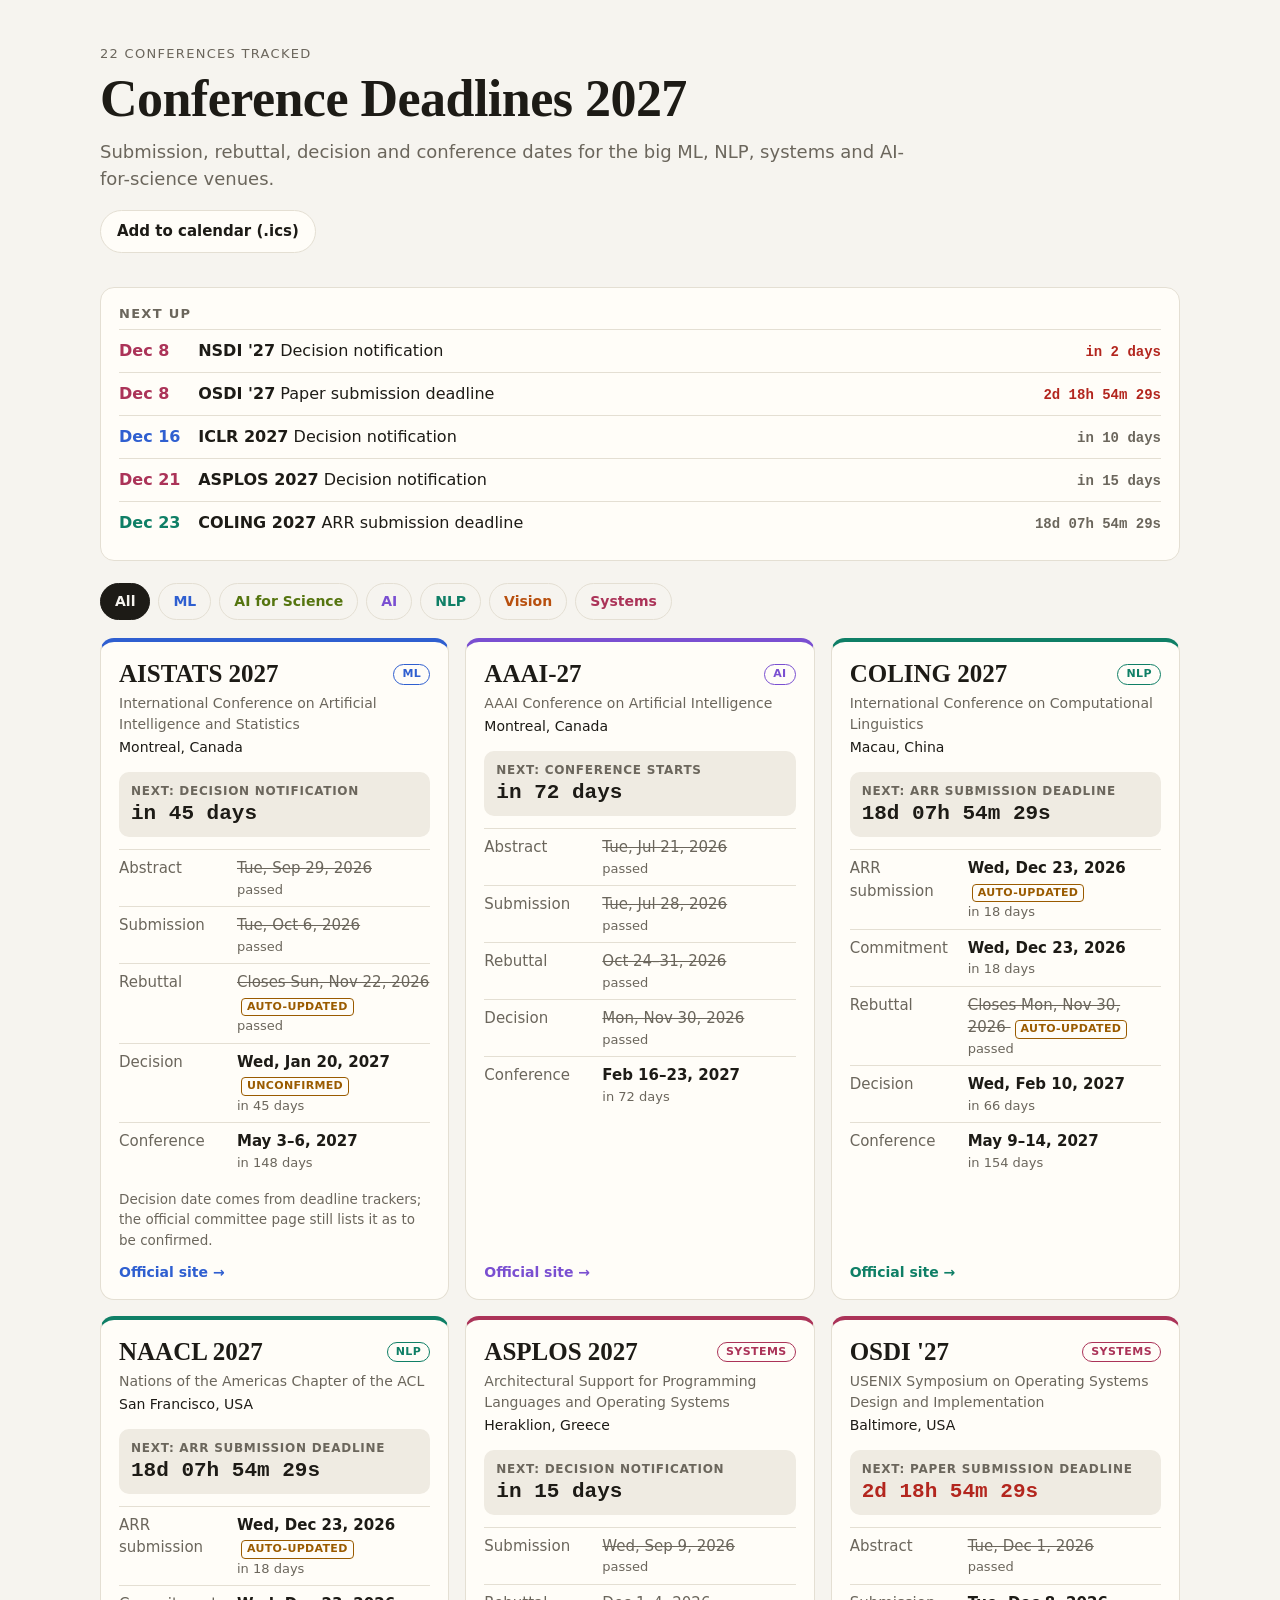
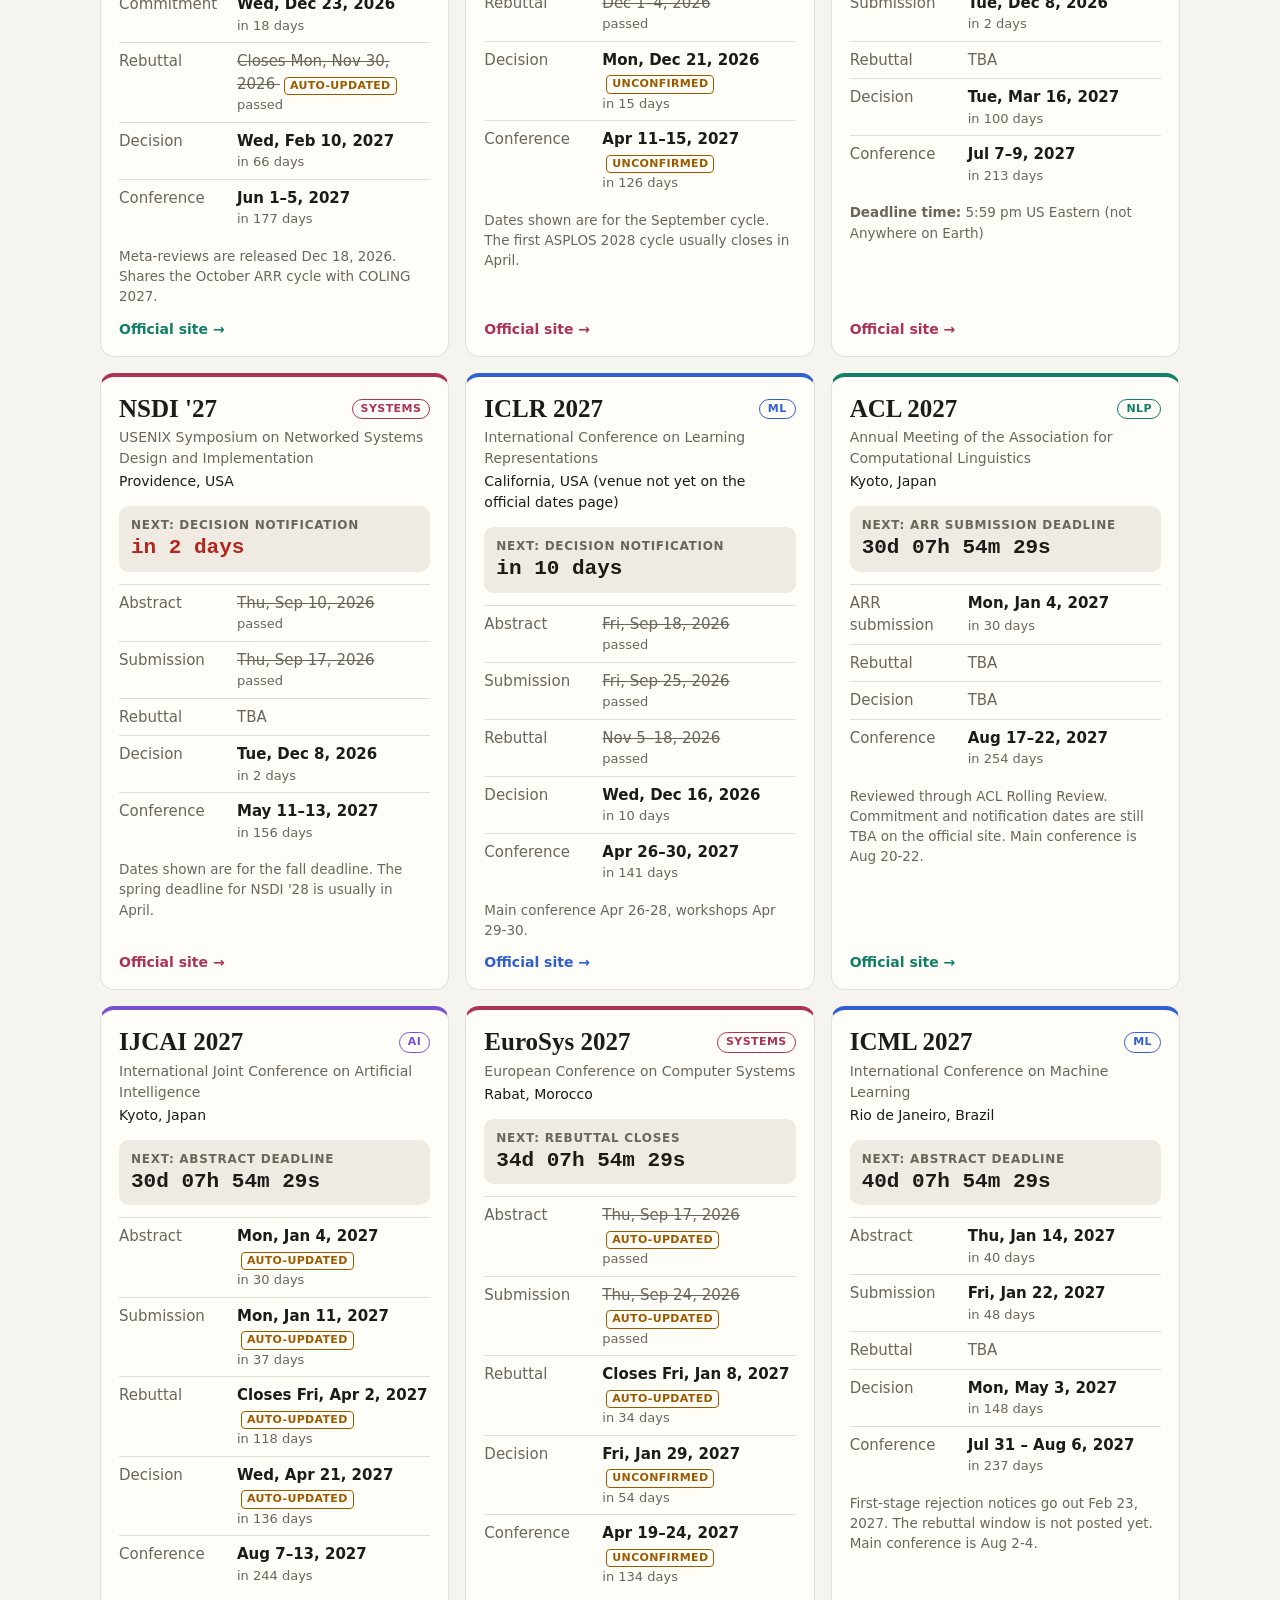
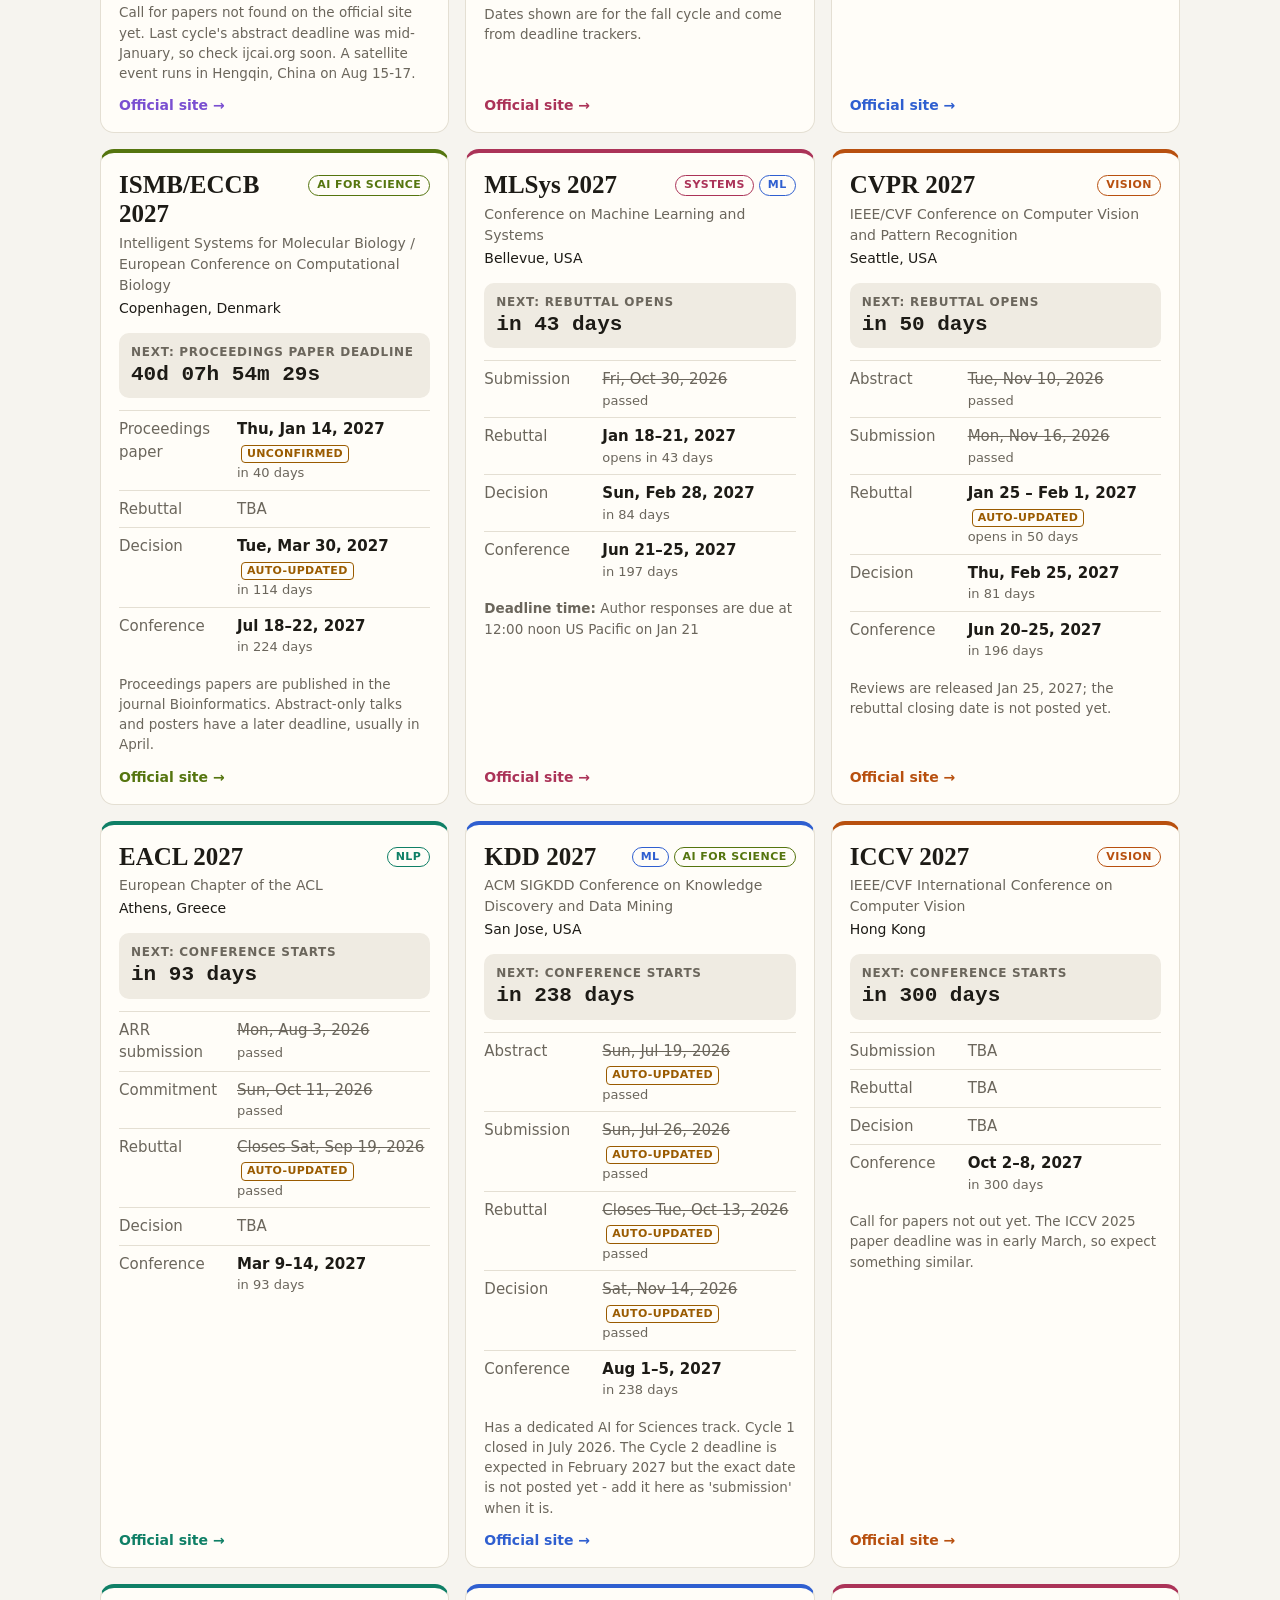
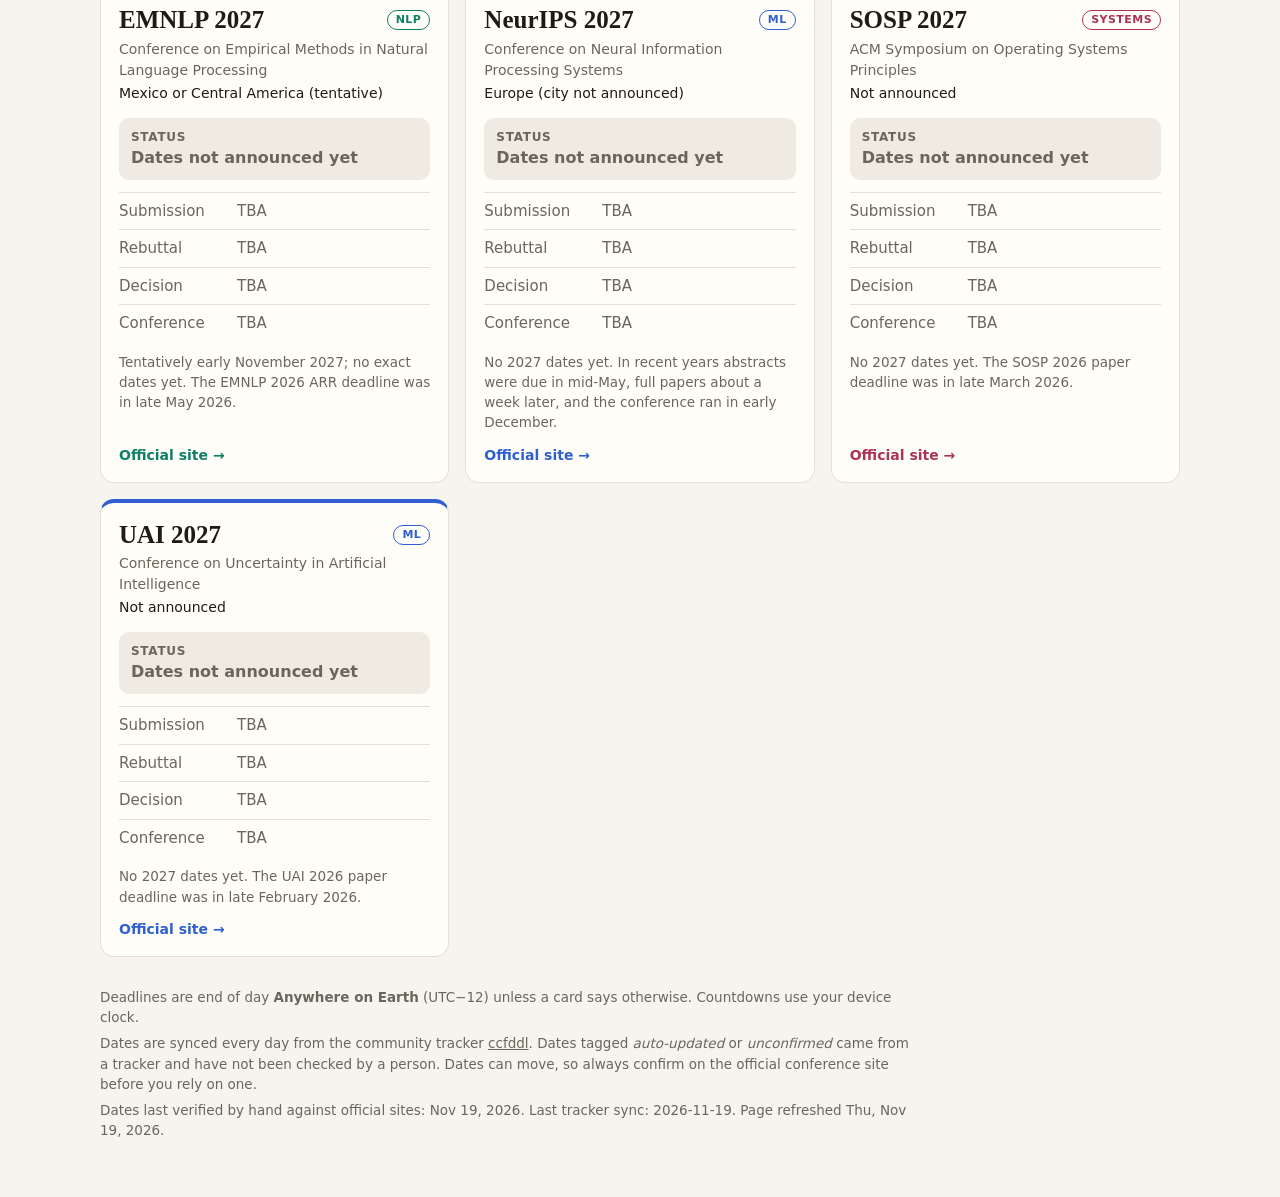
==== commit af0b16c2: "Daily update" ====
--- a/docs/index.html
+++ b/docs/index.html
@@ -115,7 +115,7 @@
 
   <section class="nextup" aria-label="Next deadlines">
     <h2>Next up</h2>
-    <ol id="nextup"><li class="a-ml" data-t="1795435199000" data-d="1" data-areas="ML"><span class="nu-date">Nov 22</span><span class="nu-what"><strong>AISTATS 2027</strong> Rebuttal closes</span><span class="nu-count"></span></li><li class="a-ai" data-t="1796040000000" data-d="0" data-areas="AI"><span class="nu-date">Nov 30</span><span class="nu-what"><strong>AAAI-27</strong> Decision notification</span><span class="nu-count"></span></li><li class="a-nlp" data-t="1796126399000" data-d="1" data-areas="NLP"><span class="nu-date">Nov 30</span><span class="nu-what"><strong>COLING 2027</strong> Rebuttal closes</span><span class="nu-count"></span></li><li class="a-nlp" data-t="1796126399000" data-d="1" data-areas="NLP"><span class="nu-date">Nov 30</span><span class="nu-what"><strong>NAACL 2027</strong> Rebuttal closes</span><span class="nu-count"></span></li><li class="a-systems" data-t="1796126400000" data-d="0" data-areas="Systems"><span class="nu-date">Dec 1</span><span class="nu-what"><strong>ASPLOS 2027</strong> Rebuttal opens</span><span class="nu-count"></span></li><li class="a-systems" data-t="1796165999000" data-d="1" data-areas="Systems"><span class="nu-date">Dec 1</span><span class="nu-what"><strong>OSDI &#x27;27</strong> Abstract deadline</span><span class="nu-count"></span></li><li class="a-systems" data-t="1796471999000" data-d="1" data-areas="Systems"><span class="nu-date">Dec 4</span><span class="nu-what"><strong>ASPLOS 2027</strong> Rebuttal closes</span><span class="nu-count"></span></li><li class="a-systems" data-t="1796731200000" data-d="0" data-areas="Systems"><span class="nu-date">Dec 8</span><span class="nu-what"><strong>NSDI &#x27;27</strong> Decision notification</span><span class="nu-count"></span></li><li class="a-systems" data-t="1796770799000" data-d="1" data-areas="Systems"><span class="nu-date">Dec 8</span><span class="nu-what"><strong>OSDI &#x27;27</strong> Paper submission deadline</span><span class="nu-count"></span></li><li class="a-ml" data-t="1797422400000" data-d="0" data-areas="ML"><span class="nu-date">Dec 16</span><span class="nu-what"><strong>ICLR 2027</strong> Decision notification</span><span class="nu-count"></span></li><li class="a-systems" data-t="1797854400000" data-d="0" data-areas="Systems"><span class="nu-date">Dec 21</span><span class="nu-what"><strong>ASPLOS 2027</strong> Decision notification</span><span class="nu-count"></span></li><li class="a-nlp" data-t="1798113599000" data-d="1" data-areas="NLP"><span class="nu-date">Dec 23</span><span class="nu-what"><strong>COLING 2027</strong> Commitment deadline</span><span class="nu-count"></span></li></ol>
+    <ol id="nextup"><li class="a-ml" data-t="1795435199000" data-d="1" data-areas="ML"><span class="nu-date">Nov 22</span><span class="nu-what"><strong>AISTATS 2027</strong> Rebuttal closes</span><span class="nu-count"></span></li><li class="a-ai" data-t="1796040000000" data-d="0" data-areas="AI"><span class="nu-date">Nov 30</span><span class="nu-what"><strong>AAAI-27</strong> Decision notification</span><span class="nu-count"></span></li><li class="a-nlp" data-t="1796126399000" data-d="1" data-areas="NLP"><span class="nu-date">Nov 30</span><span class="nu-what"><strong>COLING 2027</strong> Rebuttal closes</span><span class="nu-count"></span></li><li class="a-nlp" data-t="1796126399000" data-d="1" data-areas="NLP"><span class="nu-date">Nov 30</span><span class="nu-what"><strong>NAACL 2027</strong> Rebuttal closes</span><span class="nu-count"></span></li><li class="a-systems" data-t="1796126400000" data-d="0" data-areas="Systems"><span class="nu-date">Dec 1</span><span class="nu-what"><strong>ASPLOS 2027</strong> Rebuttal opens</span><span class="nu-count"></span></li><li class="a-systems" data-t="1796165999000" data-d="1" data-areas="Systems"><span class="nu-date">Dec 1</span><span class="nu-what"><strong>OSDI &#x27;27</strong> Abstract deadline</span><span class="nu-count"></span></li><li class="a-systems" data-t="1796471999000" data-d="1" data-areas="Systems"><span class="nu-date">Dec 4</span><span class="nu-what"><strong>ASPLOS 2027</strong> Rebuttal closes</span><span class="nu-count"></span></li><li class="a-systems" data-t="1796731200000" data-d="0" data-areas="Systems"><span class="nu-date">Dec 8</span><span class="nu-what"><strong>NSDI &#x27;27</strong> Decision notification</span><span class="nu-count"></span></li><li class="a-systems" data-t="1796770799000" data-d="1" data-areas="Systems"><span class="nu-date">Dec 8</span><span class="nu-what"><strong>OSDI &#x27;27</strong> Paper submission deadline</span><span class="nu-count"></span></li><li class="a-ml" data-t="1797422400000" data-d="0" data-areas="ML"><span class="nu-date">Dec 16</span><span class="nu-what"><strong>ICLR 2027</strong> Decision notification</span><span class="nu-count"></span></li><li class="a-systems" data-t="1797854400000" data-d="0" data-areas="Systems"><span class="nu-date">Dec 21</span><span class="nu-what"><strong>ASPLOS 2027</strong> Decision notification</span><span class="nu-count"></span></li><li class="a-nlp" data-t="1798113599000" data-d="1" data-areas="NLP"><span class="nu-date">Dec 23</span><span class="nu-what"><strong>COLING 2027</strong> ARR submission deadline</span><span class="nu-count"></span></li></ol>
   </section>
 
   <nav class="filters" aria-label="Filter by area"><button class="filter on" data-area="">All</button><button class="filter a-ml" data-area="ML">ML</button><button class="filter a-ai-for-science" data-area="AI for Science">AI for Science</button><button class="filter a-ai" data-area="AI">AI</button><button class="filter a-nlp" data-area="NLP">NLP</button><button class="filter a-vision" data-area="Vision">Vision</button><button class="filter a-systems" data-area="Systems">Systems</button></nav>
@@ -146,26 +146,26 @@
   <a class="official" href="https://aaai.org/conference/aaai/aaai-27/" target="_blank" rel="noopener">Official site &rarr;</a>
 </article>
 <article class="card a-nlp" data-areas="NLP"
-         data-milestones='[{&quot;l&quot;: &quot;ARR submission deadline&quot;, &quot;t&quot;: 1791892799000, &quot;d&quot;: true}, {&quot;l&quot;: &quot;Rebuttal closes&quot;, &quot;t&quot;: 1796126399000, &quot;d&quot;: true}, {&quot;l&quot;: &quot;Commitment deadline&quot;, &quot;t&quot;: 1798113599000, &quot;d&quot;: true}, {&quot;l&quot;: &quot;Decision notification&quot;, &quot;t&quot;: 1802260800000, &quot;d&quot;: false}, {&quot;l&quot;: &quot;Conference starts&quot;, &quot;t&quot;: 1809864000000, &quot;d&quot;: false}]' data-conf-end="1810382399000">
+         data-milestones='[{&quot;l&quot;: &quot;Rebuttal closes&quot;, &quot;t&quot;: 1796126399000, &quot;d&quot;: true}, {&quot;l&quot;: &quot;ARR submission deadline&quot;, &quot;t&quot;: 1798113599000, &quot;d&quot;: true}, {&quot;l&quot;: &quot;Commitment deadline&quot;, &quot;t&quot;: 1798113599000, &quot;d&quot;: true}, {&quot;l&quot;: &quot;Decision notification&quot;, &quot;t&quot;: 1802260800000, &quot;d&quot;: false}, {&quot;l&quot;: &quot;Conference starts&quot;, &quot;t&quot;: 1809864000000, &quot;d&quot;: false}]' data-conf-end="1810382399000">
   <header>
     <div class="titleline"><h2><a href="https://2027.coling-iccl.org/" target="_blank" rel="noopener">COLING 2027</a></h2><div class="chips"><span class="chip a-nlp">NLP</span></div></div>
     <p class="full">International Conference on Computational Linguistics</p>
     <p class="where">Macau, China</p>
   </header>
   <div class="next"><span class="next-label">&nbsp;</span><span class="next-count">&nbsp;</span></div>
-  <ul class="rows"><li class="row" data-kind="submission" data-ts="1791892799000"><span class="k">ARR submission</span><span class="v">Mon, Oct 12, 2026</span><span class="rel"></span></li><li class="row" data-kind="commitment" data-ts="1798113599000"><span class="k">Commitment</span><span class="v">Wed, Dec 23, 2026</span><span class="rel"></span></li><li class="row" data-kind="rebuttal" data-ts="1796126399000"><span class="k">Rebuttal</span><span class="v">Closes Mon, Nov 30, 2026 <span class="tag">auto-updated</span></span><span class="rel"></span></li><li class="row" data-kind="decision" data-ts="1802260800000"><span class="k">Decision</span><span class="v">Wed, Feb 10, 2027</span><span class="rel"></span></li><li class="row" data-kind="conference" data-ts="1810382399000" data-start="1809864000000"><span class="k">Conference</span><span class="v">May 9–14, 2027</span><span class="rel"></span></li></ul>
+  <ul class="rows"><li class="row" data-kind="submission" data-ts="1798113599000"><span class="k">ARR submission</span><span class="v">Wed, Dec 23, 2026 <span class="tag">auto-updated</span></span><span class="rel"></span></li><li class="row" data-kind="commitment" data-ts="1798113599000"><span class="k">Commitment</span><span class="v">Wed, Dec 23, 2026</span><span class="rel"></span></li><li class="row" data-kind="rebuttal" data-ts="1796126399000"><span class="k">Rebuttal</span><span class="v">Closes Mon, Nov 30, 2026 <span class="tag">auto-updated</span></span><span class="rel"></span></li><li class="row" data-kind="decision" data-ts="1802260800000"><span class="k">Decision</span><span class="v">Wed, Feb 10, 2027</span><span class="rel"></span></li><li class="row" data-kind="conference" data-ts="1810382399000" data-start="1809864000000"><span class="k">Conference</span><span class="v">May 9–14, 2027</span><span class="rel"></span></li></ul>
   
   <a class="official" href="https://2027.coling-iccl.org/" target="_blank" rel="noopener">Official site &rarr;</a>
 </article>
 <article class="card a-nlp" data-areas="NLP"
-         data-milestones='[{&quot;l&quot;: &quot;ARR submission deadline&quot;, &quot;t&quot;: 1791892799000, &quot;d&quot;: true}, {&quot;l&quot;: &quot;Rebuttal closes&quot;, &quot;t&quot;: 1796126399000, &quot;d&quot;: true}, {&quot;l&quot;: &quot;Commitment deadline&quot;, &quot;t&quot;: 1798113599000, &quot;d&quot;: true}, {&quot;l&quot;: &quot;Decision notification&quot;, &quot;t&quot;: 1802260800000, &quot;d&quot;: false}, {&quot;l&quot;: &quot;Conference starts&quot;, &quot;t&quot;: 1811851200000, &quot;d&quot;: false}]' data-conf-end="1812283199000">
+         data-milestones='[{&quot;l&quot;: &quot;Rebuttal closes&quot;, &quot;t&quot;: 1796126399000, &quot;d&quot;: true}, {&quot;l&quot;: &quot;ARR submission deadline&quot;, &quot;t&quot;: 1798113599000, &quot;d&quot;: true}, {&quot;l&quot;: &quot;Commitment deadline&quot;, &quot;t&quot;: 1798113599000, &quot;d&quot;: true}, {&quot;l&quot;: &quot;Decision notification&quot;, &quot;t&quot;: 1802260800000, &quot;d&quot;: false}, {&quot;l&quot;: &quot;Conference starts&quot;, &quot;t&quot;: 1811851200000, &quot;d&quot;: false}]' data-conf-end="1812283199000">
   <header>
     <div class="titleline"><h2><a href="https://2027.naacl.org/" target="_blank" rel="noopener">NAACL 2027</a></h2><div class="chips"><span class="chip a-nlp">NLP</span></div></div>
     <p class="full">Nations of the Americas Chapter of the ACL</p>
     <p class="where">San Francisco, USA</p>
   </header>
   <div class="next"><span class="next-label">&nbsp;</span><span class="next-count">&nbsp;</span></div>
-  <ul class="rows"><li class="row" data-kind="submission" data-ts="1791892799000"><span class="k">ARR submission</span><span class="v">Mon, Oct 12, 2026</span><span class="rel"></span></li><li class="row" data-kind="commitment" data-ts="1798113599000"><span class="k">Commitment</span><span class="v">Wed, Dec 23, 2026</span><span class="rel"></span></li><li class="row" data-kind="rebuttal" data-ts="1796126399000"><span class="k">Rebuttal</span><span class="v">Closes Mon, Nov 30, 2026 <span class="tag">auto-updated</span></span><span class="rel"></span></li><li class="row" data-kind="decision" data-ts="1802260800000"><span class="k">Decision</span><span class="v">Wed, Feb 10, 2027</span><span class="rel"></span></li><li class="row" data-kind="conference" data-ts="1812283199000" data-start="1811851200000"><span class="k">Conference</span><span class="v">Jun 1–5, 2027</span><span class="rel"></span></li></ul>
+  <ul class="rows"><li class="row" data-kind="submission" data-ts="1798113599000"><span class="k">ARR submission</span><span class="v">Wed, Dec 23, 2026 <span class="tag">auto-updated</span></span><span class="rel"></span></li><li class="row" data-kind="commitment" data-ts="1798113599000"><span class="k">Commitment</span><span class="v">Wed, Dec 23, 2026</span><span class="rel"></span></li><li class="row" data-kind="rebuttal" data-ts="1796126399000"><span class="k">Rebuttal</span><span class="v">Closes Mon, Nov 30, 2026 <span class="tag">auto-updated</span></span><span class="rel"></span></li><li class="row" data-kind="decision" data-ts="1802260800000"><span class="k">Decision</span><span class="v">Wed, Feb 10, 2027</span><span class="rel"></span></li><li class="row" data-kind="conference" data-ts="1812283199000" data-start="1811851200000"><span class="k">Conference</span><span class="v">Jun 1–5, 2027</span><span class="rel"></span></li></ul>
   <p class="note">Meta-reviews are released Dec 18, 2026. Shares the October ARR cycle with COLING 2027.</p>
   <a class="official" href="https://2027.naacl.org/" target="_blank" rel="noopener">Official site &rarr;</a>
 </article>
@@ -226,7 +226,7 @@
   </header>
   <div class="next"><span class="next-label">&nbsp;</span><span class="next-count">&nbsp;</span></div>
   <ul class="rows"><li class="row" data-kind="submission" data-ts="1799150399000"><span class="k">ARR submission</span><span class="v">Mon, Jan 4, 2027</span><span class="rel"></span></li><li class="row tba" data-kind="rebuttal"><span class="k">Rebuttal</span><span class="v">TBA</span><span class="rel"></span></li><li class="row tba" data-kind="decision"><span class="k">Decision</span><span class="v">TBA</span><span class="rel"></span></li><li class="row" data-kind="conference" data-ts="1819022399000" data-start="1818504000000"><span class="k">Conference</span><span class="v">Aug 17–22, 2027</span><span class="rel"></span></li></ul>
-  <p class="note warn"><strong>Check this:</strong> the community tracker lists Fri, Aug 20, 2027 for the conference starts.</p><p class="note">Reviewed through ACL Rolling Review. Commitment and notification dates are still TBA on the official site. Main conference is Aug 20-22.</p>
+  <p class="note">Reviewed through ACL Rolling Review. Commitment and notification dates are still TBA on the official site. Main conference is Aug 20-22.</p>
   <a class="official" href="https://2027.aclweb.org/" target="_blank" rel="noopener">Official site &rarr;</a>
 </article>
 <article class="card a-ai" data-areas="AI"
@@ -242,15 +242,15 @@
   <a class="official" href="https://www.ijcai.org/" target="_blank" rel="noopener">Official site &rarr;</a>
 </article>
 <article class="card a-systems" data-areas="Systems"
-         data-milestones='[{&quot;l&quot;: &quot;Abstract deadline&quot;, &quot;t&quot;: 1789732799000, &quot;d&quot;: true}, {&quot;l&quot;: &quot;Paper submission deadline&quot;, &quot;t&quot;: 1789732799000, &quot;d&quot;: true}, {&quot;l&quot;: &quot;Rebuttal closes&quot;, &quot;t&quot;: 1799495999000, &quot;d&quot;: true}, {&quot;l&quot;: &quot;Decision notification&quot;, &quot;t&quot;: 1801224000000, &quot;d&quot;: false}, {&quot;l&quot;: &quot;Conference starts&quot;, &quot;t&quot;: 1808136000000, &quot;d&quot;: false}]' data-conf-end="1808654399000">
+         data-milestones='[{&quot;l&quot;: &quot;Abstract deadline&quot;, &quot;t&quot;: 1789732799000, &quot;d&quot;: true}, {&quot;l&quot;: &quot;Paper submission deadline&quot;, &quot;t&quot;: 1790337599000, &quot;d&quot;: true}, {&quot;l&quot;: &quot;Rebuttal closes&quot;, &quot;t&quot;: 1799495999000, &quot;d&quot;: true}, {&quot;l&quot;: &quot;Decision notification&quot;, &quot;t&quot;: 1801224000000, &quot;d&quot;: false}, {&quot;l&quot;: &quot;Conference starts&quot;, &quot;t&quot;: 1808136000000, &quot;d&quot;: false}]' data-conf-end="1808654399000">
   <header>
     <div class="titleline"><h2><a href="https://2027.eurosys.org/" target="_blank" rel="noopener">EuroSys 2027</a></h2><div class="chips"><span class="chip a-systems">Systems</span></div></div>
     <p class="full">European Conference on Computer Systems</p>
     <p class="where">Rabat, Morocco</p>
   </header>
   <div class="next"><span class="next-label">&nbsp;</span><span class="next-count">&nbsp;</span></div>
-  <ul class="rows"><li class="row" data-kind="abstract" data-ts="1789732799000"><span class="k">Abstract</span><span class="v">Thu, Sep 17, 2026 <span class="tag">auto-updated</span></span><span class="rel"></span></li><li class="row" data-kind="submission" data-ts="1789732799000"><span class="k">Submission</span><span class="v">Thu, Sep 17, 2026 <span class="tag">unconfirmed</span></span><span class="rel"></span></li><li class="row" data-kind="rebuttal" data-ts="1799495999000"><span class="k">Rebuttal</span><span class="v">Closes Fri, Jan 8, 2027 <span class="tag">auto-updated</span></span><span class="rel"></span></li><li class="row" data-kind="decision" data-ts="1801224000000"><span class="k">Decision</span><span class="v">Fri, Jan 29, 2027 <span class="tag">unconfirmed</span></span><span class="rel"></span></li><li class="row" data-kind="conference" data-ts="1808654399000" data-start="1808136000000"><span class="k">Conference</span><span class="v">Apr 19–24, 2027 <span class="tag">unconfirmed</span></span><span class="rel"></span></li></ul>
-  <p class="note warn"><strong>Check this:</strong> the community tracker lists Thu, Sep 24, 2026 for the paper submission deadline.</p><p class="note">Dates shown are for the fall cycle and come from deadline trackers.</p>
+  <ul class="rows"><li class="row" data-kind="abstract" data-ts="1789732799000"><span class="k">Abstract</span><span class="v">Thu, Sep 17, 2026 <span class="tag">auto-updated</span></span><span class="rel"></span></li><li class="row" data-kind="submission" data-ts="1790337599000"><span class="k">Submission</span><span class="v">Thu, Sep 24, 2026 <span class="tag">auto-updated</span></span><span class="rel"></span></li><li class="row" data-kind="rebuttal" data-ts="1799495999000"><span class="k">Rebuttal</span><span class="v">Closes Fri, Jan 8, 2027 <span class="tag">auto-updated</span></span><span class="rel"></span></li><li class="row" data-kind="decision" data-ts="1801224000000"><span class="k">Decision</span><span class="v">Fri, Jan 29, 2027 <span class="tag">unconfirmed</span></span><span class="rel"></span></li><li class="row" data-kind="conference" data-ts="1808654399000" data-start="1808136000000"><span class="k">Conference</span><span class="v">Apr 19–24, 2027 <span class="tag">unconfirmed</span></span><span class="rel"></span></li></ul>
+  <p class="note">Dates shown are for the fall cycle and come from deadline trackers.</p>
   <a class="official" href="https://2027.eurosys.org/" target="_blank" rel="noopener">Official site &rarr;</a>
 </article>
 <article class="card a-ml" data-areas="ML"
@@ -262,7 +262,7 @@
   </header>
   <div class="next"><span class="next-label">&nbsp;</span><span class="next-count">&nbsp;</span></div>
   <ul class="rows"><li class="row" data-kind="abstract" data-ts="1800014399000"><span class="k">Abstract</span><span class="v">Thu, Jan 14, 2027</span><span class="rel"></span></li><li class="row" data-kind="submission" data-ts="1800705599000"><span class="k">Submission</span><span class="v">Fri, Jan 22, 2027</span><span class="rel"></span></li><li class="row tba" data-kind="rebuttal"><span class="k">Rebuttal</span><span class="v">TBA</span><span class="rel"></span></li><li class="row" data-kind="decision" data-ts="1809345600000"><span class="k">Decision</span><span class="v">Mon, May 3, 2027</span><span class="rel"></span></li><li class="row" data-kind="conference" data-ts="1817639999000" data-start="1817035200000"><span class="k">Conference</span><span class="v">Jul 31 – Aug 6, 2027</span><span class="rel"></span></li></ul>
-  <p class="note warn"><strong>Check this:</strong> the community tracker lists Mon, Aug 2, 2027 for the conference starts.</p><p class="note">First-stage rejection notices go out Feb 23, 2027. The rebuttal window is not posted yet. Main conference is Aug 2-4.</p>
+  <p class="note">First-stage rejection notices go out Feb 23, 2027. The rebuttal window is not posted yet. Main conference is Aug 2-4.</p>
   <a class="official" href="https://icml.cc/Conferences/2027" target="_blank" rel="noopener">Official site &rarr;</a>
 </article>
 <article class="card a-ai-for-science" data-areas="AI for Science"
@@ -298,7 +298,7 @@
   </header>
   <div class="next"><span class="next-label">&nbsp;</span><span class="next-count">&nbsp;</span></div>
   <ul class="rows"><li class="row" data-kind="abstract" data-ts="1794398399000"><span class="k">Abstract</span><span class="v">Tue, Nov 10, 2026</span><span class="rel"></span></li><li class="row" data-kind="submission" data-ts="1794916799000"><span class="k">Submission</span><span class="v">Mon, Nov 16, 2026</span><span class="rel"></span></li><li class="row" data-kind="rebuttal" data-ts="1801569599000" data-start="1800878400000"><span class="k">Rebuttal</span><span class="v">Jan 25 – Feb 1, 2027 <span class="tag">auto-updated</span></span><span class="rel"></span></li><li class="row" data-kind="decision" data-ts="1803556800000"><span class="k">Decision</span><span class="v">Thu, Feb 25, 2027</span><span class="rel"></span></li><li class="row" data-kind="conference" data-ts="1814011199000" data-start="1813492800000"><span class="k">Conference</span><span class="v">Jun 20–25, 2027</span><span class="rel"></span></li></ul>
-  <p class="note warn"><strong>Check this:</strong> the community tracker lists Tue, Jun 22, 2027 for the conference starts.</p><p class="note">Reviews are released Jan 25, 2027; the rebuttal closing date is not posted yet.</p>
+  <p class="note">Reviews are released Jan 25, 2027; the rebuttal closing date is not posted yet.</p>
   <a class="official" href="https://cvpr.thecvf.com/Conferences/2027" target="_blank" rel="noopener">Official site &rarr;</a>
 </article>
 <article class="card a-nlp" data-areas="NLP"
@@ -334,7 +334,7 @@
   </header>
   <div class="next"><span class="next-label">&nbsp;</span><span class="next-count">&nbsp;</span></div>
   <ul class="rows"><li class="row tba" data-kind="submission"><span class="k">Submission</span><span class="v">TBA</span><span class="rel"></span></li><li class="row tba" data-kind="rebuttal"><span class="k">Rebuttal</span><span class="v">TBA</span><span class="rel"></span></li><li class="row tba" data-kind="decision"><span class="k">Decision</span><span class="v">TBA</span><span class="rel"></span></li><li class="row" data-kind="conference" data-ts="1823083199000" data-start="1822478400000"><span class="k">Conference</span><span class="v">Oct 2–8, 2027</span><span class="rel"></span></li></ul>
-  <p class="note warn"><strong>Check this:</strong> the community tracker lists Tue, Oct 5, 2027 for the conference starts.</p><p class="note">Call for papers not out yet. The ICCV 2025 paper deadline was in early March, so expect something similar.</p>
+  <p class="note">Call for papers not out yet. The ICCV 2025 paper deadline was in early March, so expect something similar.</p>
   <a class="official" href="https://iccv.thecvf.com/" target="_blank" rel="noopener">Official site &rarr;</a>
 </article>
 <article class="card a-nlp" data-areas="NLP"
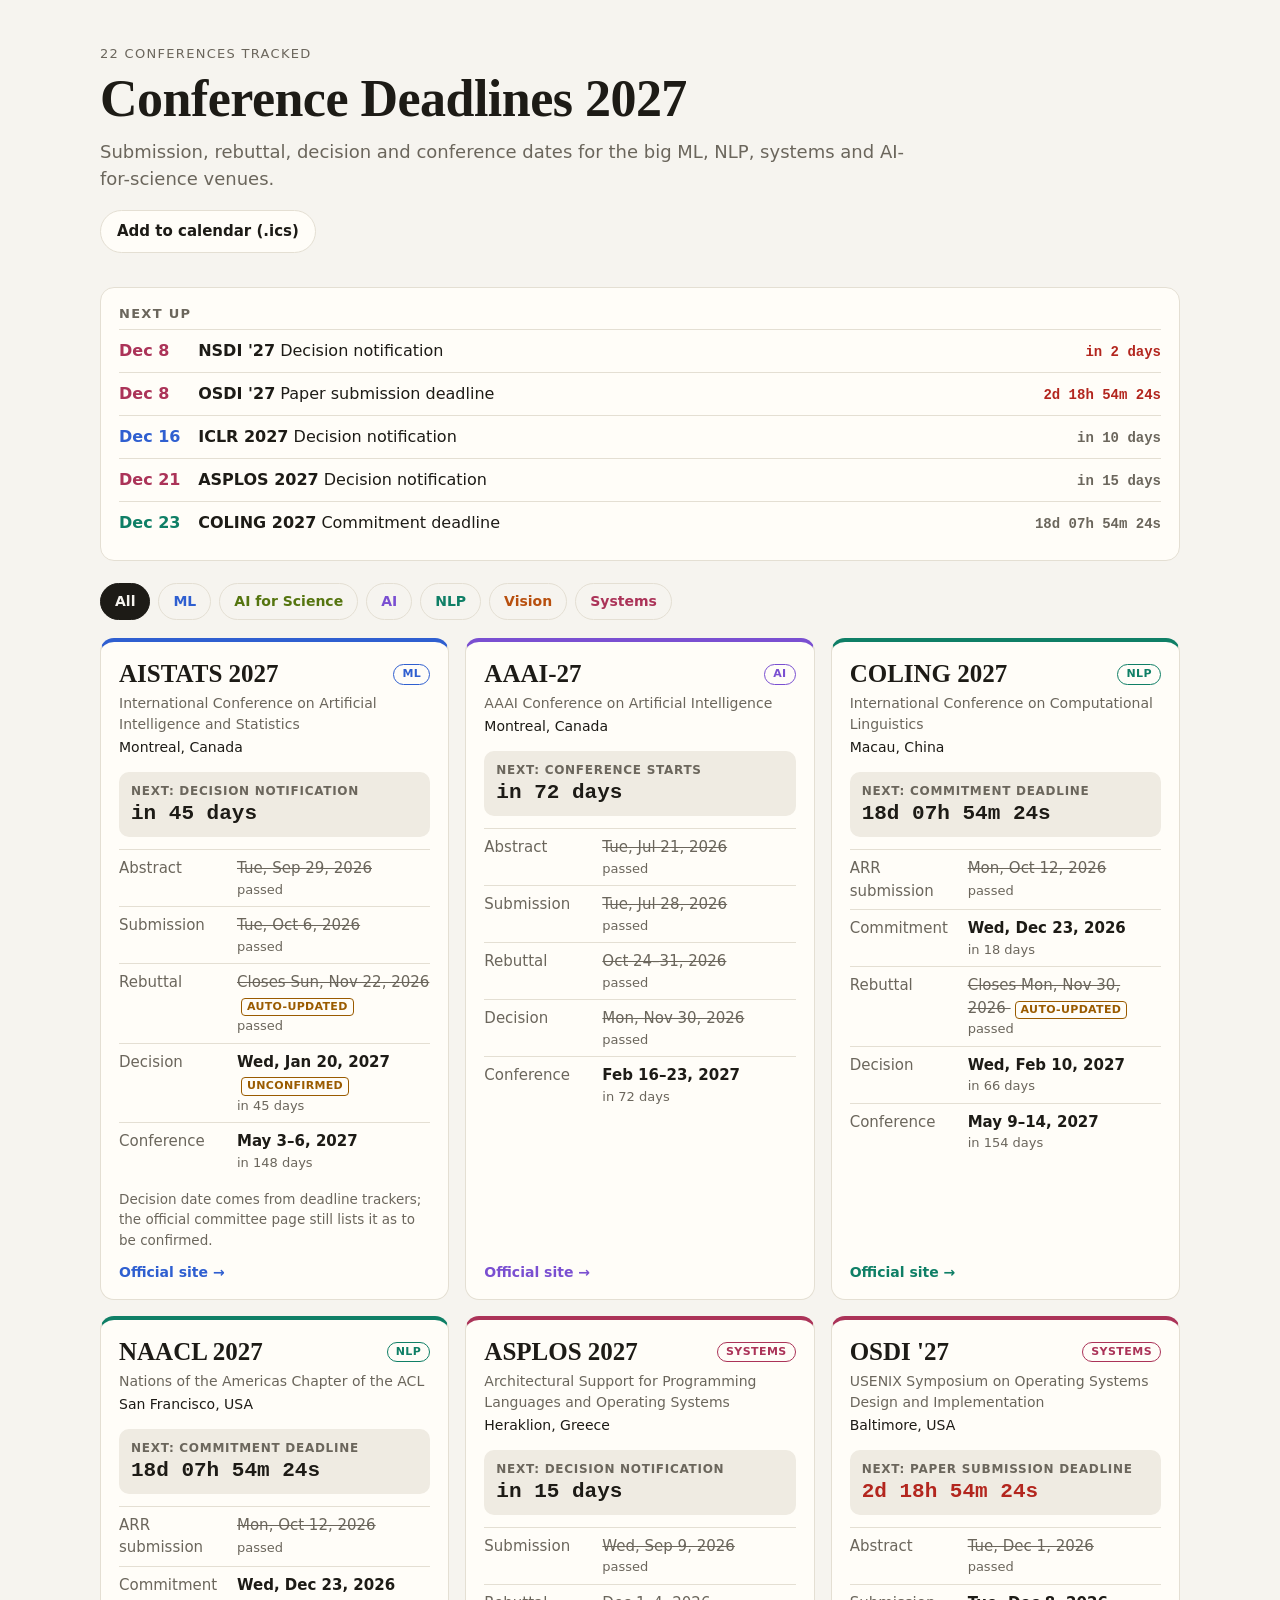
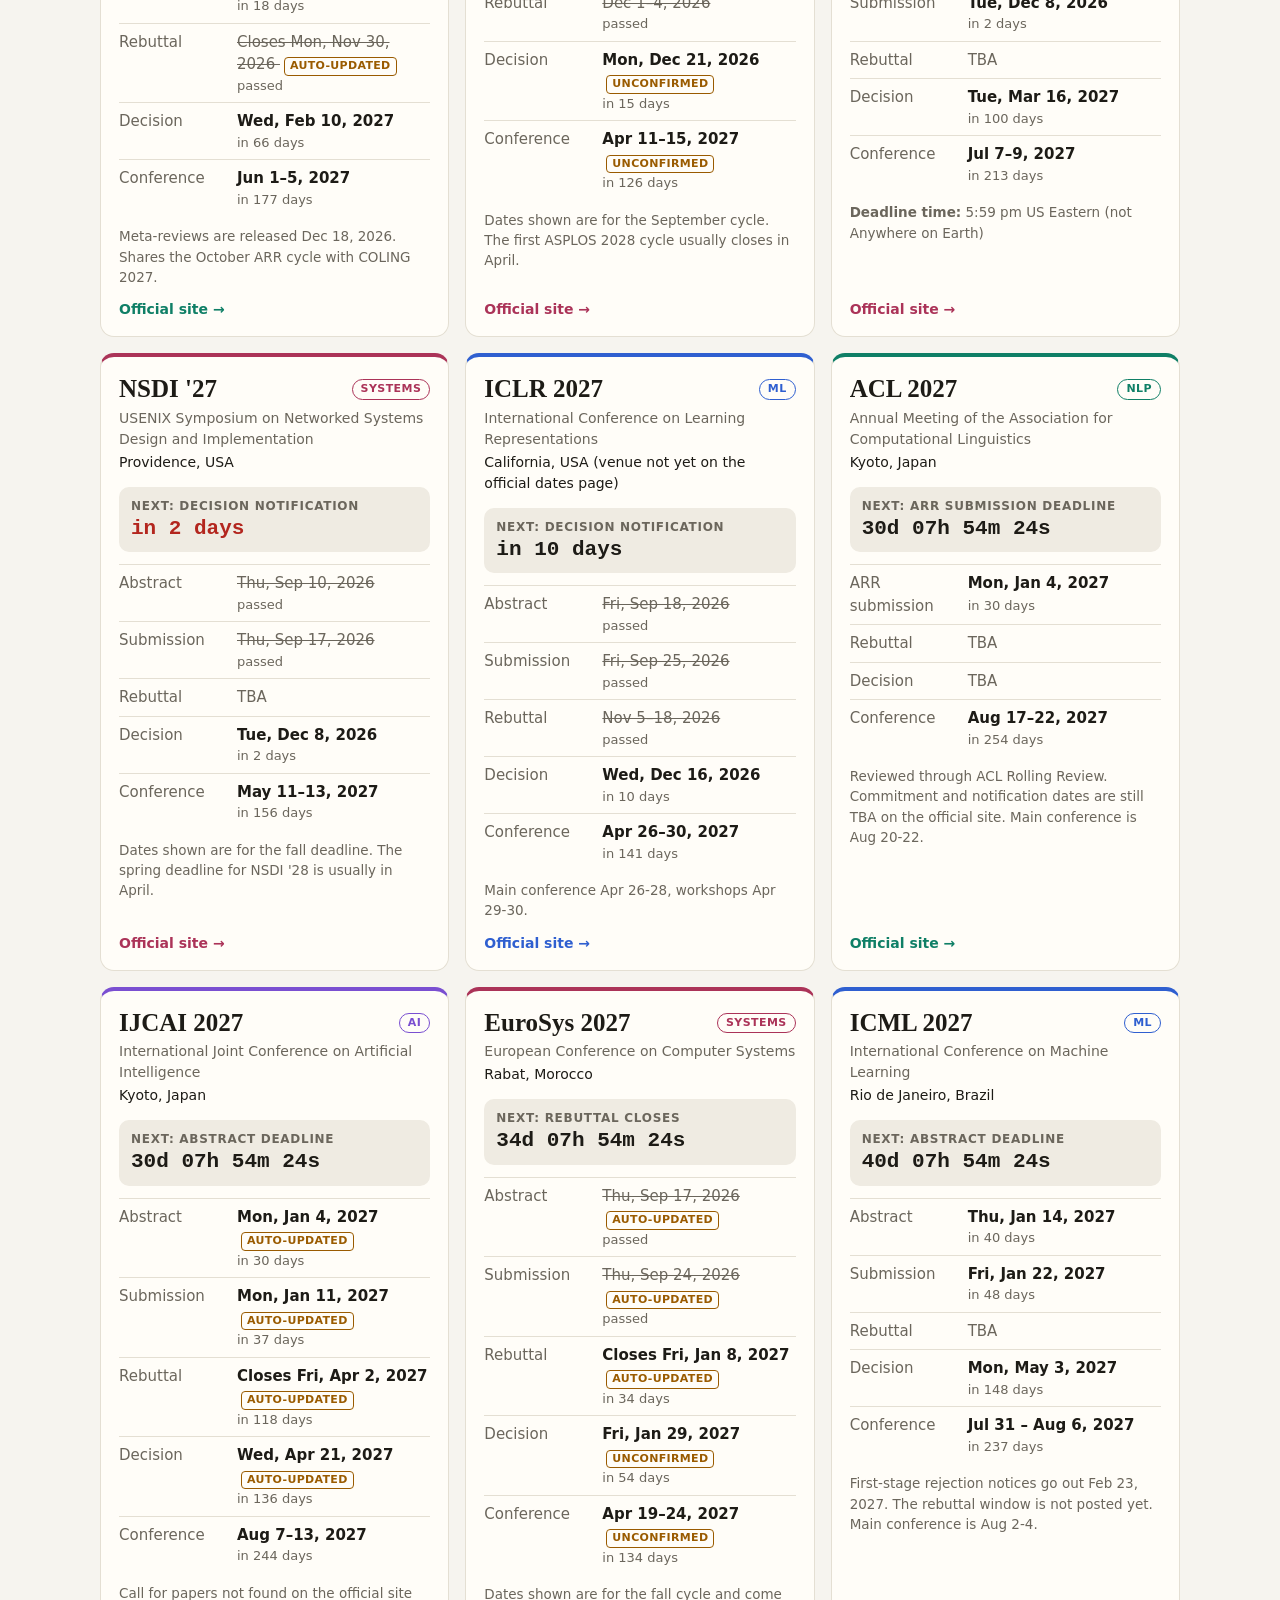
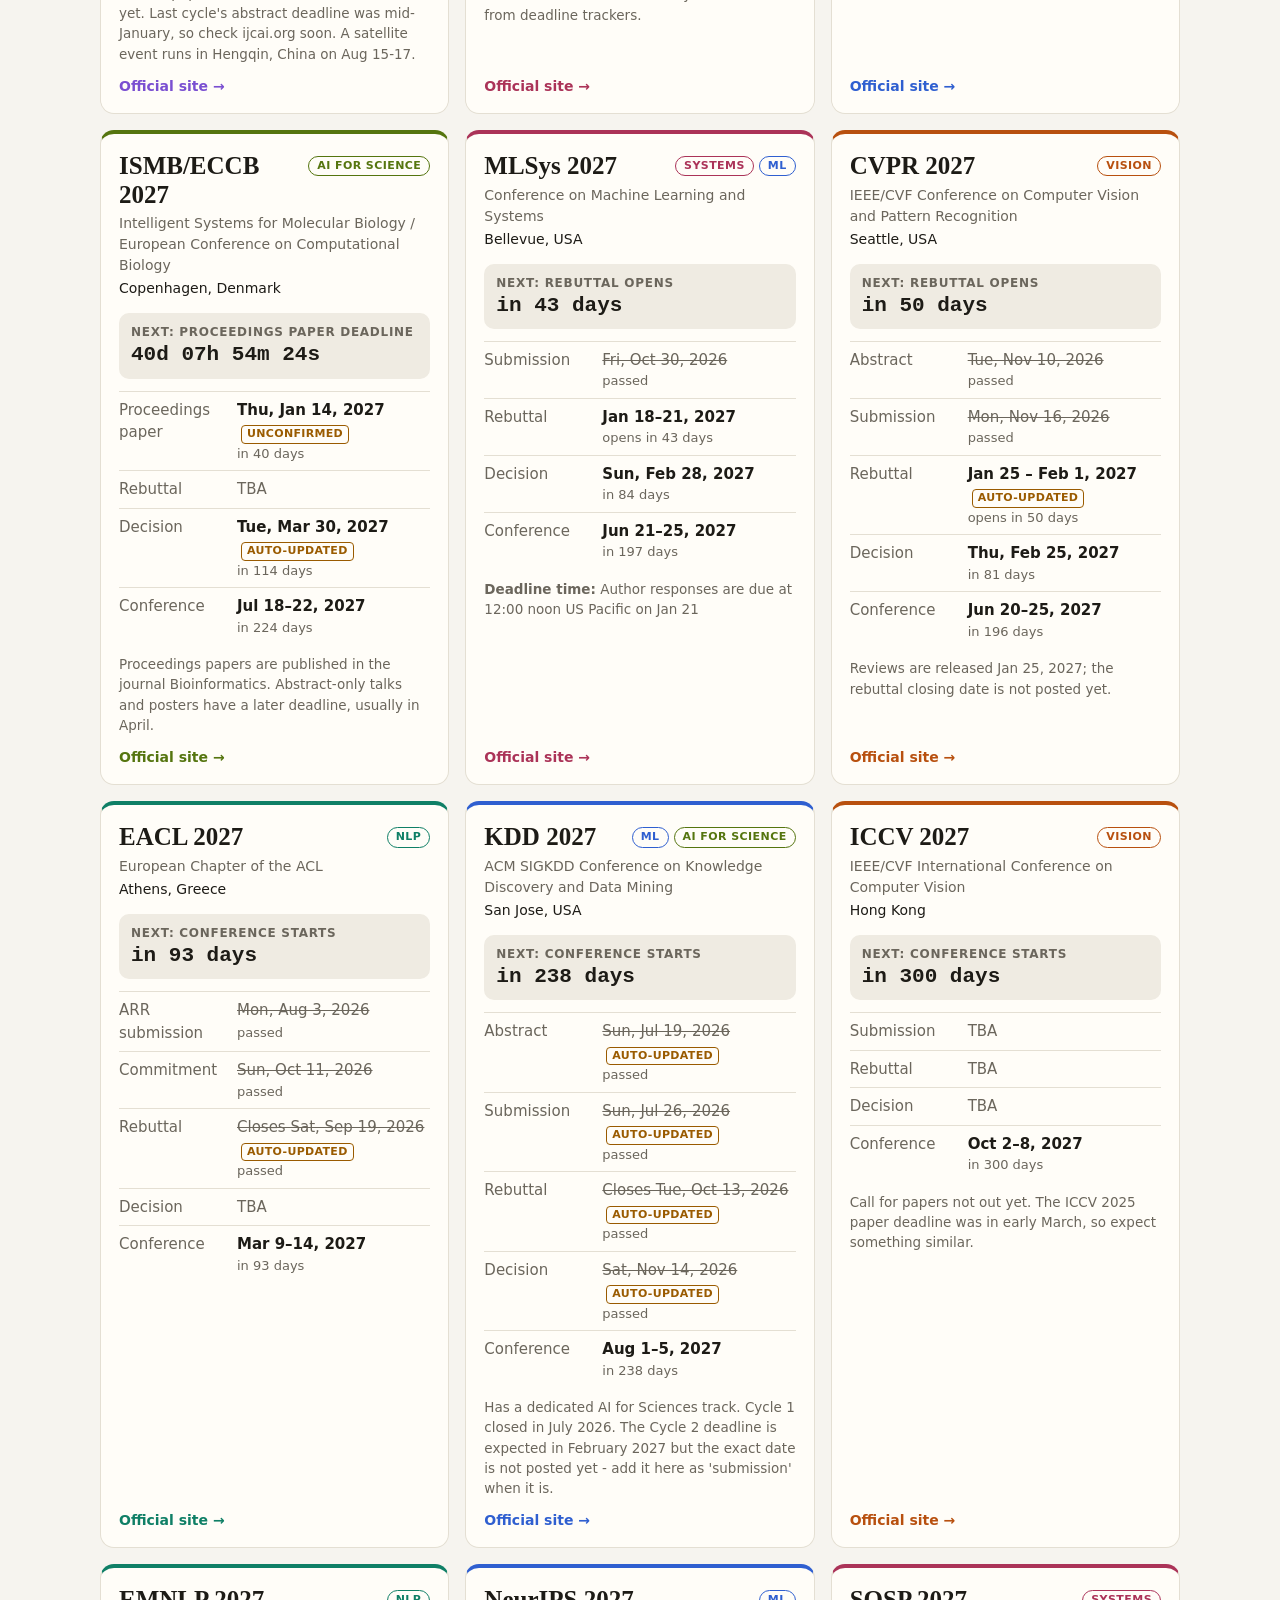
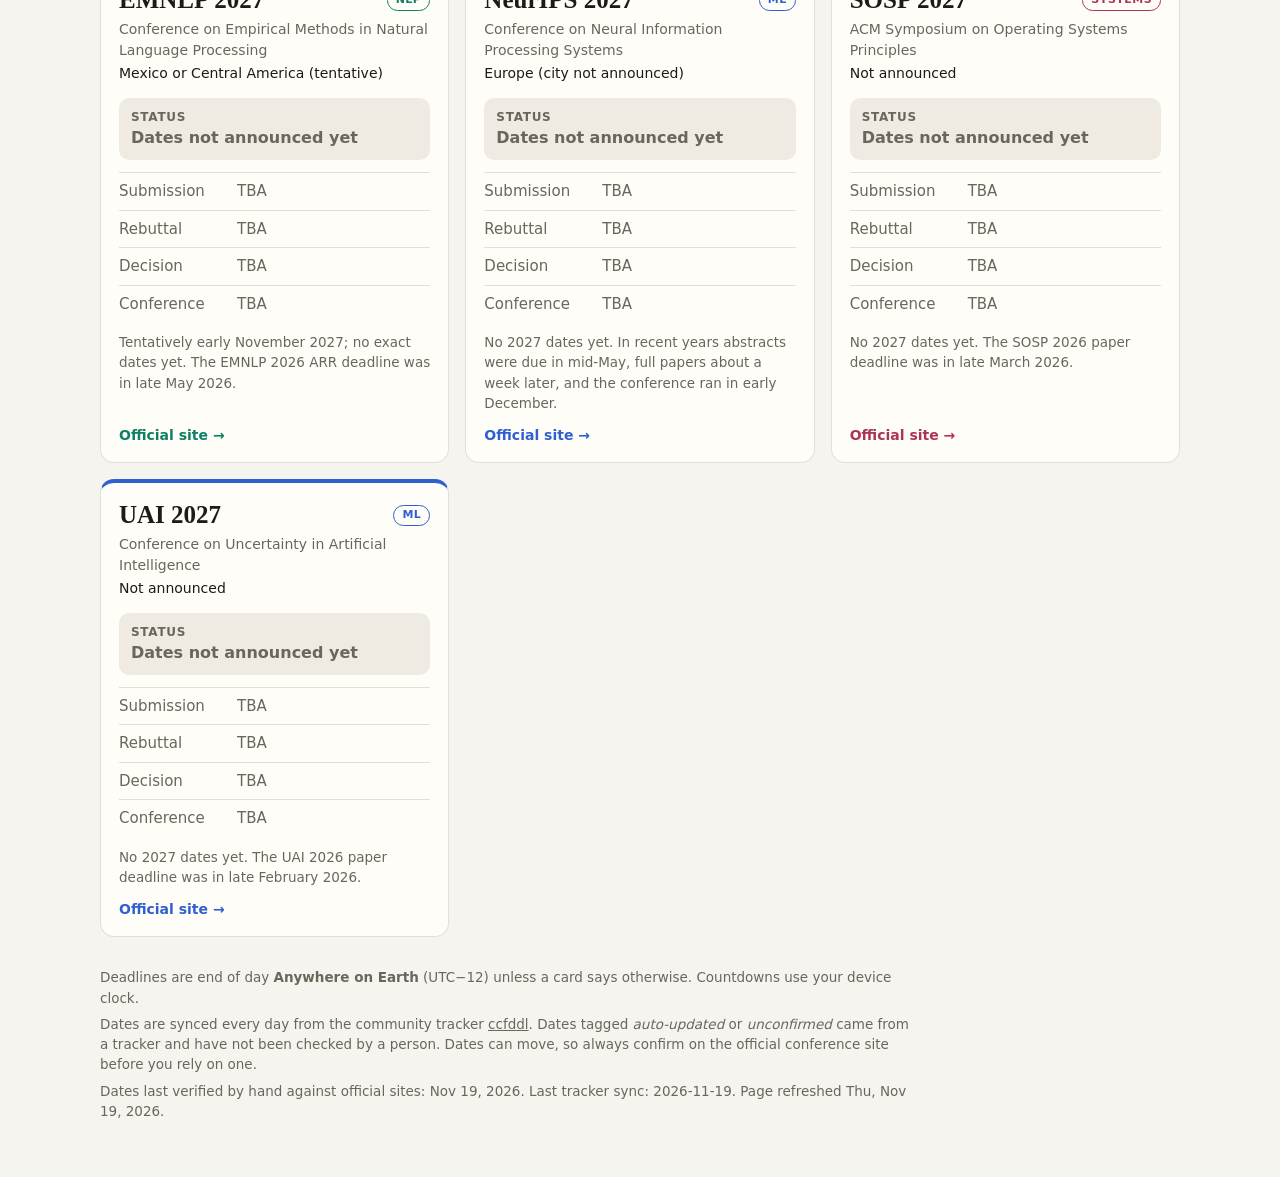
==== commit adeeb035: "Daily update" ====
--- a/docs/index.html
+++ b/docs/index.html
@@ -115,7 +115,7 @@
 
   <section class="nextup" aria-label="Next deadlines">
     <h2>Next up</h2>
-    <ol id="nextup"><li class="a-ml" data-t="1795435199000" data-d="1" data-areas="ML"><span class="nu-date">Nov 22</span><span class="nu-what"><strong>AISTATS 2027</strong> Rebuttal closes</span><span class="nu-count"></span></li><li class="a-ai" data-t="1796040000000" data-d="0" data-areas="AI"><span class="nu-date">Nov 30</span><span class="nu-what"><strong>AAAI-27</strong> Decision notification</span><span class="nu-count"></span></li><li class="a-nlp" data-t="1796126399000" data-d="1" data-areas="NLP"><span class="nu-date">Nov 30</span><span class="nu-what"><strong>COLING 2027</strong> Rebuttal closes</span><span class="nu-count"></span></li><li class="a-nlp" data-t="1796126399000" data-d="1" data-areas="NLP"><span class="nu-date">Nov 30</span><span class="nu-what"><strong>NAACL 2027</strong> Rebuttal closes</span><span class="nu-count"></span></li><li class="a-systems" data-t="1796126400000" data-d="0" data-areas="Systems"><span class="nu-date">Dec 1</span><span class="nu-what"><strong>ASPLOS 2027</strong> Rebuttal opens</span><span class="nu-count"></span></li><li class="a-systems" data-t="1796165999000" data-d="1" data-areas="Systems"><span class="nu-date">Dec 1</span><span class="nu-what"><strong>OSDI &#x27;27</strong> Abstract deadline</span><span class="nu-count"></span></li><li class="a-systems" data-t="1796471999000" data-d="1" data-areas="Systems"><span class="nu-date">Dec 4</span><span class="nu-what"><strong>ASPLOS 2027</strong> Rebuttal closes</span><span class="nu-count"></span></li><li class="a-systems" data-t="1796731200000" data-d="0" data-areas="Systems"><span class="nu-date">Dec 8</span><span class="nu-what"><strong>NSDI &#x27;27</strong> Decision notification</span><span class="nu-count"></span></li><li class="a-systems" data-t="1796770799000" data-d="1" data-areas="Systems"><span class="nu-date">Dec 8</span><span class="nu-what"><strong>OSDI &#x27;27</strong> Paper submission deadline</span><span class="nu-count"></span></li><li class="a-ml" data-t="1797422400000" data-d="0" data-areas="ML"><span class="nu-date">Dec 16</span><span class="nu-what"><strong>ICLR 2027</strong> Decision notification</span><span class="nu-count"></span></li><li class="a-systems" data-t="1797854400000" data-d="0" data-areas="Systems"><span class="nu-date">Dec 21</span><span class="nu-what"><strong>ASPLOS 2027</strong> Decision notification</span><span class="nu-count"></span></li><li class="a-nlp" data-t="1798113599000" data-d="1" data-areas="NLP"><span class="nu-date">Dec 23</span><span class="nu-what"><strong>COLING 2027</strong> ARR submission deadline</span><span class="nu-count"></span></li></ol>
+    <ol id="nextup"><li class="a-ml" data-t="1795435199000" data-d="1" data-areas="ML"><span class="nu-date">Nov 22</span><span class="nu-what"><strong>AISTATS 2027</strong> Rebuttal closes</span><span class="nu-count"></span></li><li class="a-ai" data-t="1796040000000" data-d="0" data-areas="AI"><span class="nu-date">Nov 30</span><span class="nu-what"><strong>AAAI-27</strong> Decision notification</span><span class="nu-count"></span></li><li class="a-nlp" data-t="1796126399000" data-d="1" data-areas="NLP"><span class="nu-date">Nov 30</span><span class="nu-what"><strong>COLING 2027</strong> Rebuttal closes</span><span class="nu-count"></span></li><li class="a-nlp" data-t="1796126399000" data-d="1" data-areas="NLP"><span class="nu-date">Nov 30</span><span class="nu-what"><strong>NAACL 2027</strong> Rebuttal closes</span><span class="nu-count"></span></li><li class="a-systems" data-t="1796126400000" data-d="0" data-areas="Systems"><span class="nu-date">Dec 1</span><span class="nu-what"><strong>ASPLOS 2027</strong> Rebuttal opens</span><span class="nu-count"></span></li><li class="a-systems" data-t="1796165999000" data-d="1" data-areas="Systems"><span class="nu-date">Dec 1</span><span class="nu-what"><strong>OSDI &#x27;27</strong> Abstract deadline</span><span class="nu-count"></span></li><li class="a-systems" data-t="1796471999000" data-d="1" data-areas="Systems"><span class="nu-date">Dec 4</span><span class="nu-what"><strong>ASPLOS 2027</strong> Rebuttal closes</span><span class="nu-count"></span></li><li class="a-systems" data-t="1796731200000" data-d="0" data-areas="Systems"><span class="nu-date">Dec 8</span><span class="nu-what"><strong>NSDI &#x27;27</strong> Decision notification</span><span class="nu-count"></span></li><li class="a-systems" data-t="1796770799000" data-d="1" data-areas="Systems"><span class="nu-date">Dec 8</span><span class="nu-what"><strong>OSDI &#x27;27</strong> Paper submission deadline</span><span class="nu-count"></span></li><li class="a-ml" data-t="1797422400000" data-d="0" data-areas="ML"><span class="nu-date">Dec 16</span><span class="nu-what"><strong>ICLR 2027</strong> Decision notification</span><span class="nu-count"></span></li><li class="a-systems" data-t="1797854400000" data-d="0" data-areas="Systems"><span class="nu-date">Dec 21</span><span class="nu-what"><strong>ASPLOS 2027</strong> Decision notification</span><span class="nu-count"></span></li><li class="a-nlp" data-t="1798113599000" data-d="1" data-areas="NLP"><span class="nu-date">Dec 23</span><span class="nu-what"><strong>COLING 2027</strong> Commitment deadline</span><span class="nu-count"></span></li></ol>
   </section>
 
   <nav class="filters" aria-label="Filter by area"><button class="filter on" data-area="">All</button><button class="filter a-ml" data-area="ML">ML</button><button class="filter a-ai-for-science" data-area="AI for Science">AI for Science</button><button class="filter a-ai" data-area="AI">AI</button><button class="filter a-nlp" data-area="NLP">NLP</button><button class="filter a-vision" data-area="Vision">Vision</button><button class="filter a-systems" data-area="Systems">Systems</button></nav>
@@ -146,26 +146,26 @@
   <a class="official" href="https://aaai.org/conference/aaai/aaai-27/" target="_blank" rel="noopener">Official site &rarr;</a>
 </article>
 <article class="card a-nlp" data-areas="NLP"
-         data-milestones='[{&quot;l&quot;: &quot;Rebuttal closes&quot;, &quot;t&quot;: 1796126399000, &quot;d&quot;: true}, {&quot;l&quot;: &quot;ARR submission deadline&quot;, &quot;t&quot;: 1798113599000, &quot;d&quot;: true}, {&quot;l&quot;: &quot;Commitment deadline&quot;, &quot;t&quot;: 1798113599000, &quot;d&quot;: true}, {&quot;l&quot;: &quot;Decision notification&quot;, &quot;t&quot;: 1802260800000, &quot;d&quot;: false}, {&quot;l&quot;: &quot;Conference starts&quot;, &quot;t&quot;: 1809864000000, &quot;d&quot;: false}]' data-conf-end="1810382399000">
+         data-milestones='[{&quot;l&quot;: &quot;ARR submission deadline&quot;, &quot;t&quot;: 1791892799000, &quot;d&quot;: true}, {&quot;l&quot;: &quot;Rebuttal closes&quot;, &quot;t&quot;: 1796126399000, &quot;d&quot;: true}, {&quot;l&quot;: &quot;Commitment deadline&quot;, &quot;t&quot;: 1798113599000, &quot;d&quot;: true}, {&quot;l&quot;: &quot;Decision notification&quot;, &quot;t&quot;: 1802260800000, &quot;d&quot;: false}, {&quot;l&quot;: &quot;Conference starts&quot;, &quot;t&quot;: 1809864000000, &quot;d&quot;: false}]' data-conf-end="1810382399000">
   <header>
     <div class="titleline"><h2><a href="https://2027.coling-iccl.org/" target="_blank" rel="noopener">COLING 2027</a></h2><div class="chips"><span class="chip a-nlp">NLP</span></div></div>
     <p class="full">International Conference on Computational Linguistics</p>
     <p class="where">Macau, China</p>
   </header>
   <div class="next"><span class="next-label">&nbsp;</span><span class="next-count">&nbsp;</span></div>
-  <ul class="rows"><li class="row" data-kind="submission" data-ts="1798113599000"><span class="k">ARR submission</span><span class="v">Wed, Dec 23, 2026 <span class="tag">auto-updated</span></span><span class="rel"></span></li><li class="row" data-kind="commitment" data-ts="1798113599000"><span class="k">Commitment</span><span class="v">Wed, Dec 23, 2026</span><span class="rel"></span></li><li class="row" data-kind="rebuttal" data-ts="1796126399000"><span class="k">Rebuttal</span><span class="v">Closes Mon, Nov 30, 2026 <span class="tag">auto-updated</span></span><span class="rel"></span></li><li class="row" data-kind="decision" data-ts="1802260800000"><span class="k">Decision</span><span class="v">Wed, Feb 10, 2027</span><span class="rel"></span></li><li class="row" data-kind="conference" data-ts="1810382399000" data-start="1809864000000"><span class="k">Conference</span><span class="v">May 9–14, 2027</span><span class="rel"></span></li></ul>
+  <ul class="rows"><li class="row" data-kind="submission" data-ts="1791892799000"><span class="k">ARR submission</span><span class="v">Mon, Oct 12, 2026</span><span class="rel"></span></li><li class="row" data-kind="commitment" data-ts="1798113599000"><span class="k">Commitment</span><span class="v">Wed, Dec 23, 2026</span><span class="rel"></span></li><li class="row" data-kind="rebuttal" data-ts="1796126399000"><span class="k">Rebuttal</span><span class="v">Closes Mon, Nov 30, 2026 <span class="tag">auto-updated</span></span><span class="rel"></span></li><li class="row" data-kind="decision" data-ts="1802260800000"><span class="k">Decision</span><span class="v">Wed, Feb 10, 2027</span><span class="rel"></span></li><li class="row" data-kind="conference" data-ts="1810382399000" data-start="1809864000000"><span class="k">Conference</span><span class="v">May 9–14, 2027</span><span class="rel"></span></li></ul>
   
   <a class="official" href="https://2027.coling-iccl.org/" target="_blank" rel="noopener">Official site &rarr;</a>
 </article>
 <article class="card a-nlp" data-areas="NLP"
-         data-milestones='[{&quot;l&quot;: &quot;Rebuttal closes&quot;, &quot;t&quot;: 1796126399000, &quot;d&quot;: true}, {&quot;l&quot;: &quot;ARR submission deadline&quot;, &quot;t&quot;: 1798113599000, &quot;d&quot;: true}, {&quot;l&quot;: &quot;Commitment deadline&quot;, &quot;t&quot;: 1798113599000, &quot;d&quot;: true}, {&quot;l&quot;: &quot;Decision notification&quot;, &quot;t&quot;: 1802260800000, &quot;d&quot;: false}, {&quot;l&quot;: &quot;Conference starts&quot;, &quot;t&quot;: 1811851200000, &quot;d&quot;: false}]' data-conf-end="1812283199000">
+         data-milestones='[{&quot;l&quot;: &quot;ARR submission deadline&quot;, &quot;t&quot;: 1791892799000, &quot;d&quot;: true}, {&quot;l&quot;: &quot;Rebuttal closes&quot;, &quot;t&quot;: 1796126399000, &quot;d&quot;: true}, {&quot;l&quot;: &quot;Commitment deadline&quot;, &quot;t&quot;: 1798113599000, &quot;d&quot;: true}, {&quot;l&quot;: &quot;Decision notification&quot;, &quot;t&quot;: 1802260800000, &quot;d&quot;: false}, {&quot;l&quot;: &quot;Conference starts&quot;, &quot;t&quot;: 1811851200000, &quot;d&quot;: false}]' data-conf-end="1812283199000">
   <header>
     <div class="titleline"><h2><a href="https://2027.naacl.org/" target="_blank" rel="noopener">NAACL 2027</a></h2><div class="chips"><span class="chip a-nlp">NLP</span></div></div>
     <p class="full">Nations of the Americas Chapter of the ACL</p>
     <p class="where">San Francisco, USA</p>
   </header>
   <div class="next"><span class="next-label">&nbsp;</span><span class="next-count">&nbsp;</span></div>
-  <ul class="rows"><li class="row" data-kind="submission" data-ts="1798113599000"><span class="k">ARR submission</span><span class="v">Wed, Dec 23, 2026 <span class="tag">auto-updated</span></span><span class="rel"></span></li><li class="row" data-kind="commitment" data-ts="1798113599000"><span class="k">Commitment</span><span class="v">Wed, Dec 23, 2026</span><span class="rel"></span></li><li class="row" data-kind="rebuttal" data-ts="1796126399000"><span class="k">Rebuttal</span><span class="v">Closes Mon, Nov 30, 2026 <span class="tag">auto-updated</span></span><span class="rel"></span></li><li class="row" data-kind="decision" data-ts="1802260800000"><span class="k">Decision</span><span class="v">Wed, Feb 10, 2027</span><span class="rel"></span></li><li class="row" data-kind="conference" data-ts="1812283199000" data-start="1811851200000"><span class="k">Conference</span><span class="v">Jun 1–5, 2027</span><span class="rel"></span></li></ul>
+  <ul class="rows"><li class="row" data-kind="submission" data-ts="1791892799000"><span class="k">ARR submission</span><span class="v">Mon, Oct 12, 2026</span><span class="rel"></span></li><li class="row" data-kind="commitment" data-ts="1798113599000"><span class="k">Commitment</span><span class="v">Wed, Dec 23, 2026</span><span class="rel"></span></li><li class="row" data-kind="rebuttal" data-ts="1796126399000"><span class="k">Rebuttal</span><span class="v">Closes Mon, Nov 30, 2026 <span class="tag">auto-updated</span></span><span class="rel"></span></li><li class="row" data-kind="decision" data-ts="1802260800000"><span class="k">Decision</span><span class="v">Wed, Feb 10, 2027</span><span class="rel"></span></li><li class="row" data-kind="conference" data-ts="1812283199000" data-start="1811851200000"><span class="k">Conference</span><span class="v">Jun 1–5, 2027</span><span class="rel"></span></li></ul>
   <p class="note">Meta-reviews are released Dec 18, 2026. Shares the October ARR cycle with COLING 2027.</p>
   <a class="official" href="https://2027.naacl.org/" target="_blank" rel="noopener">Official site &rarr;</a>
 </article>
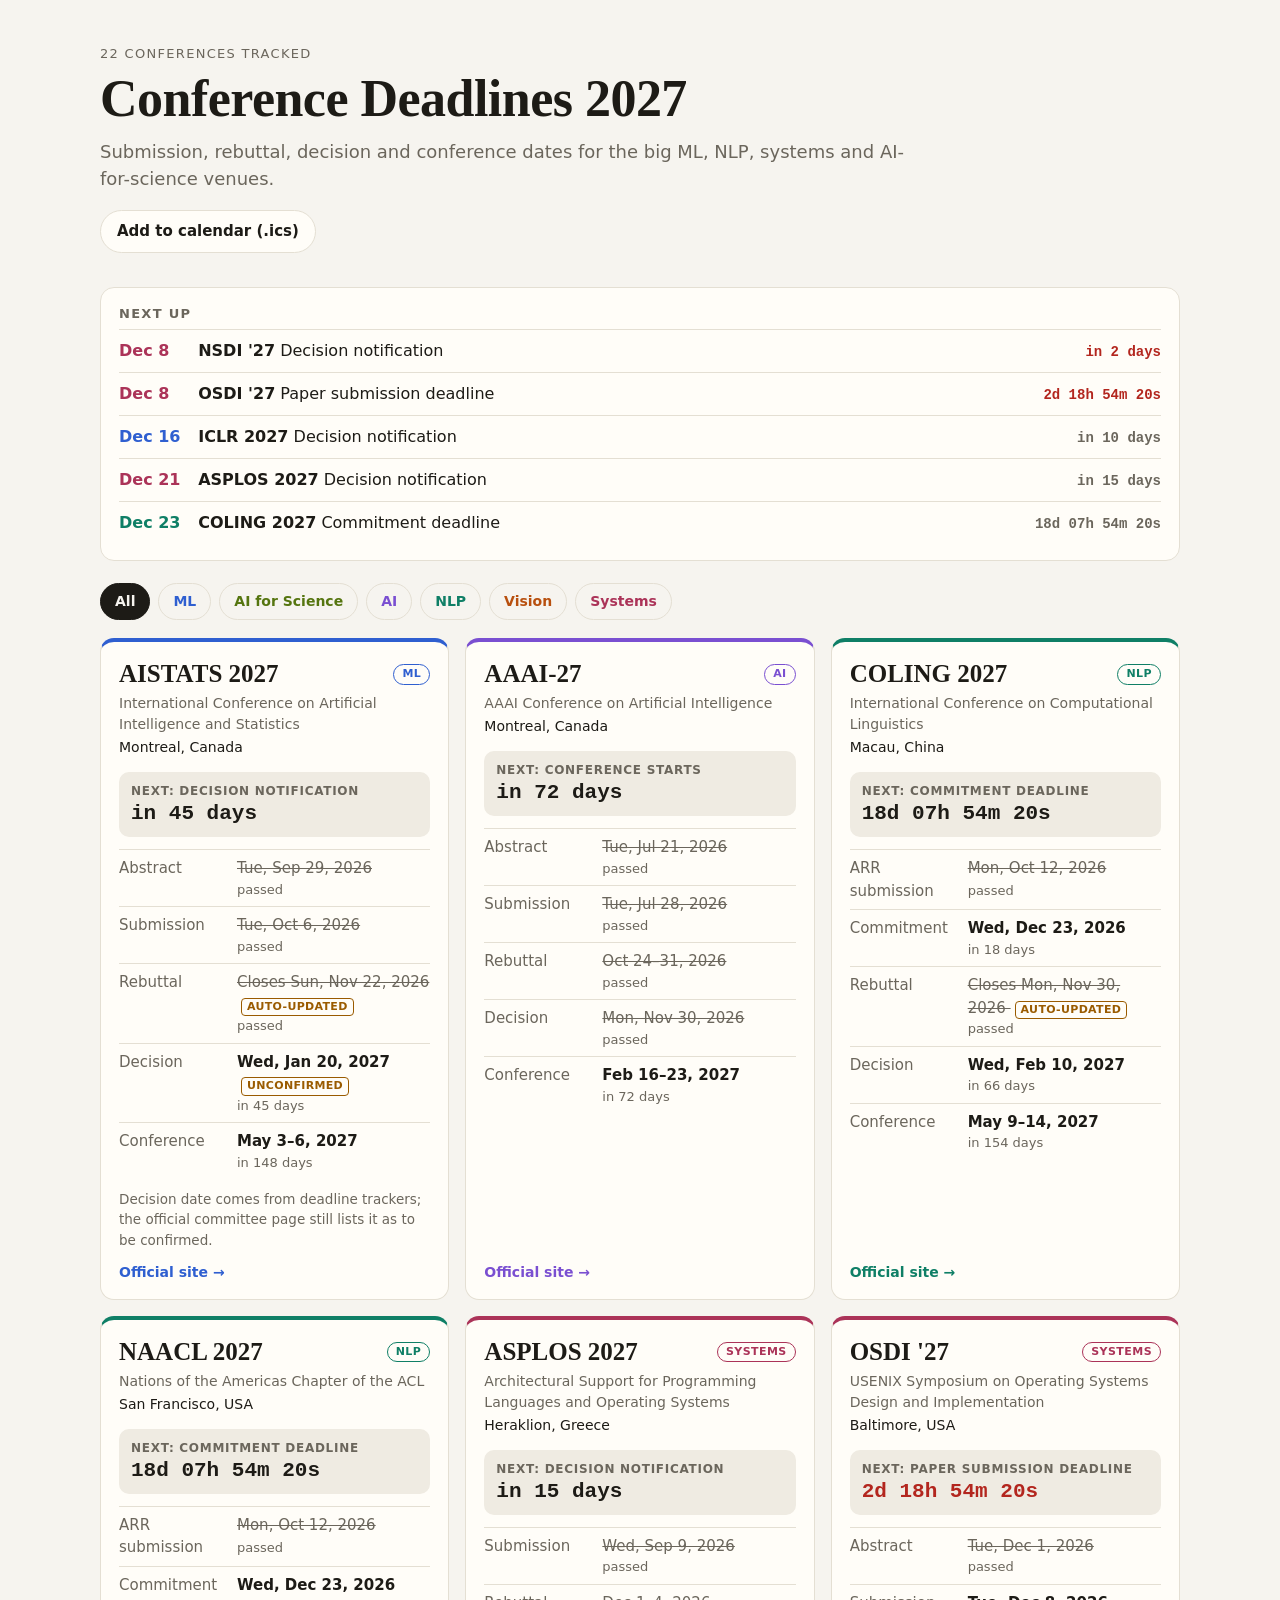
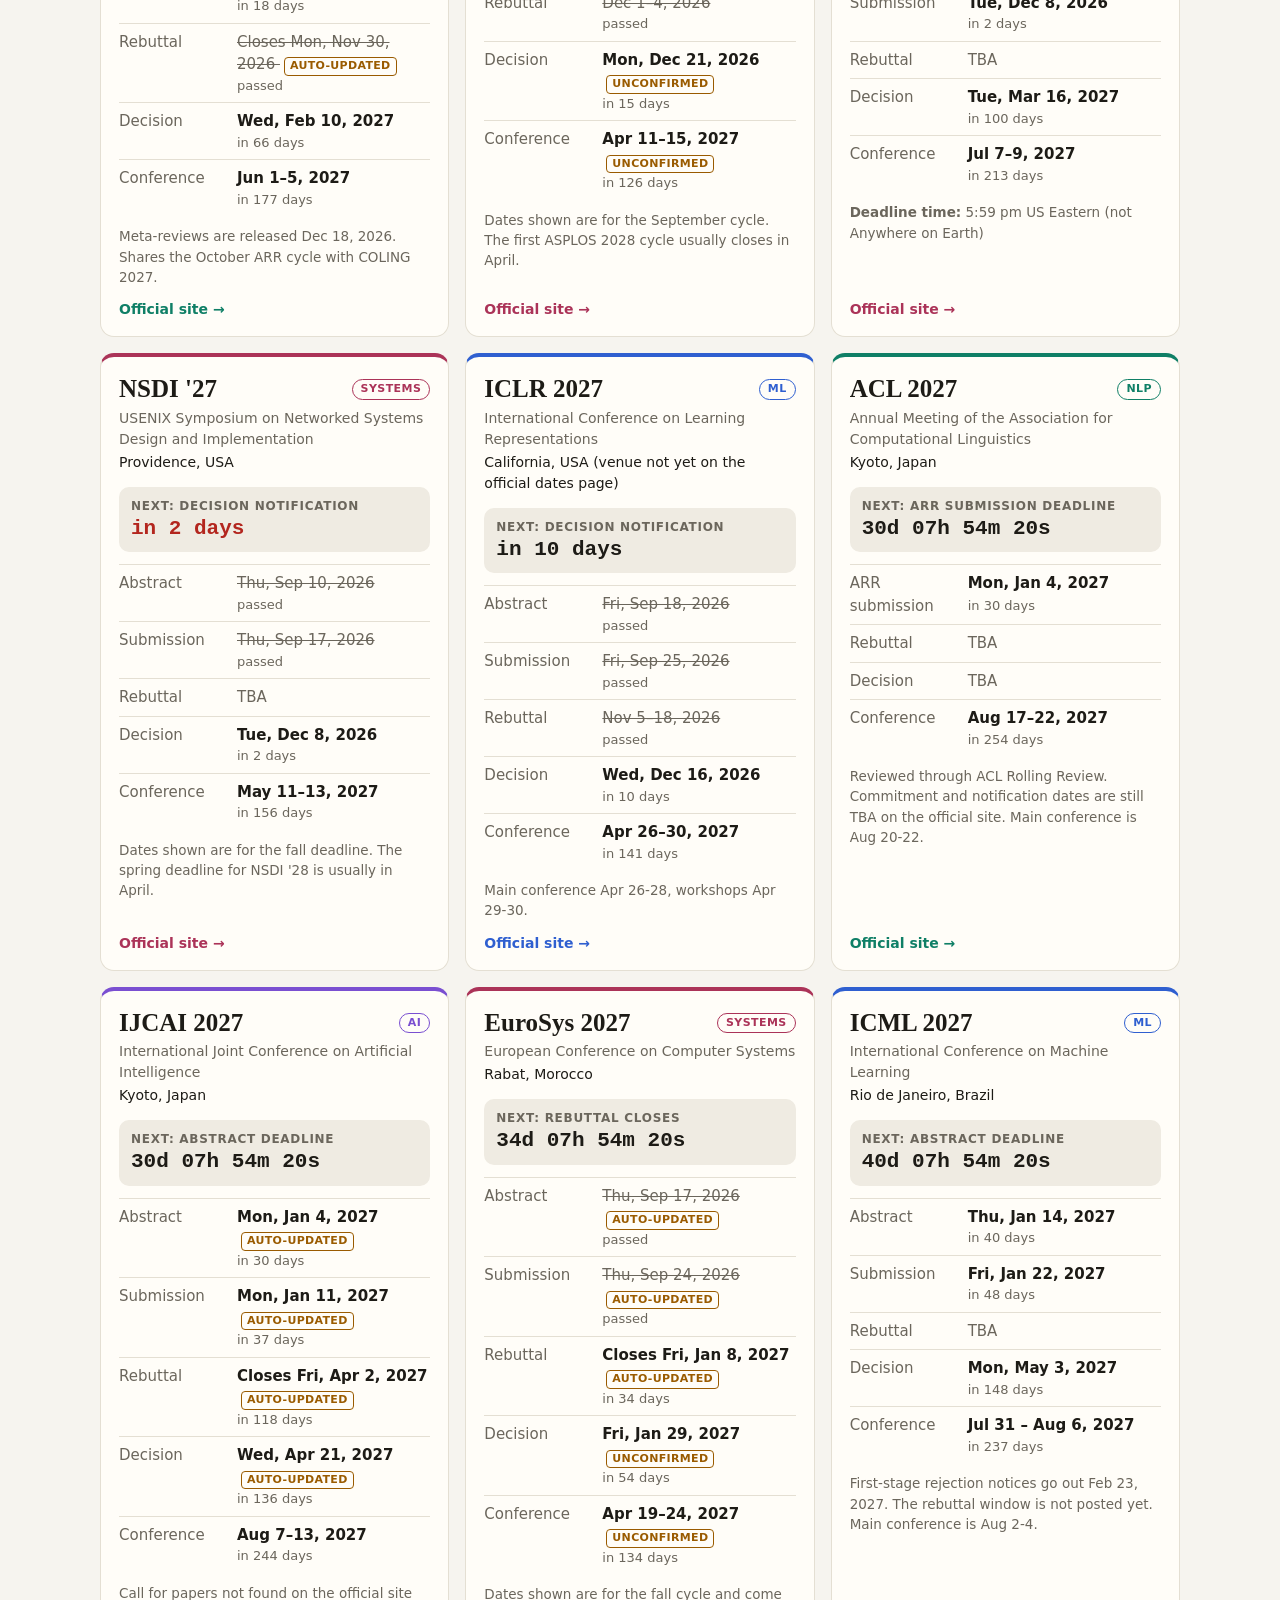
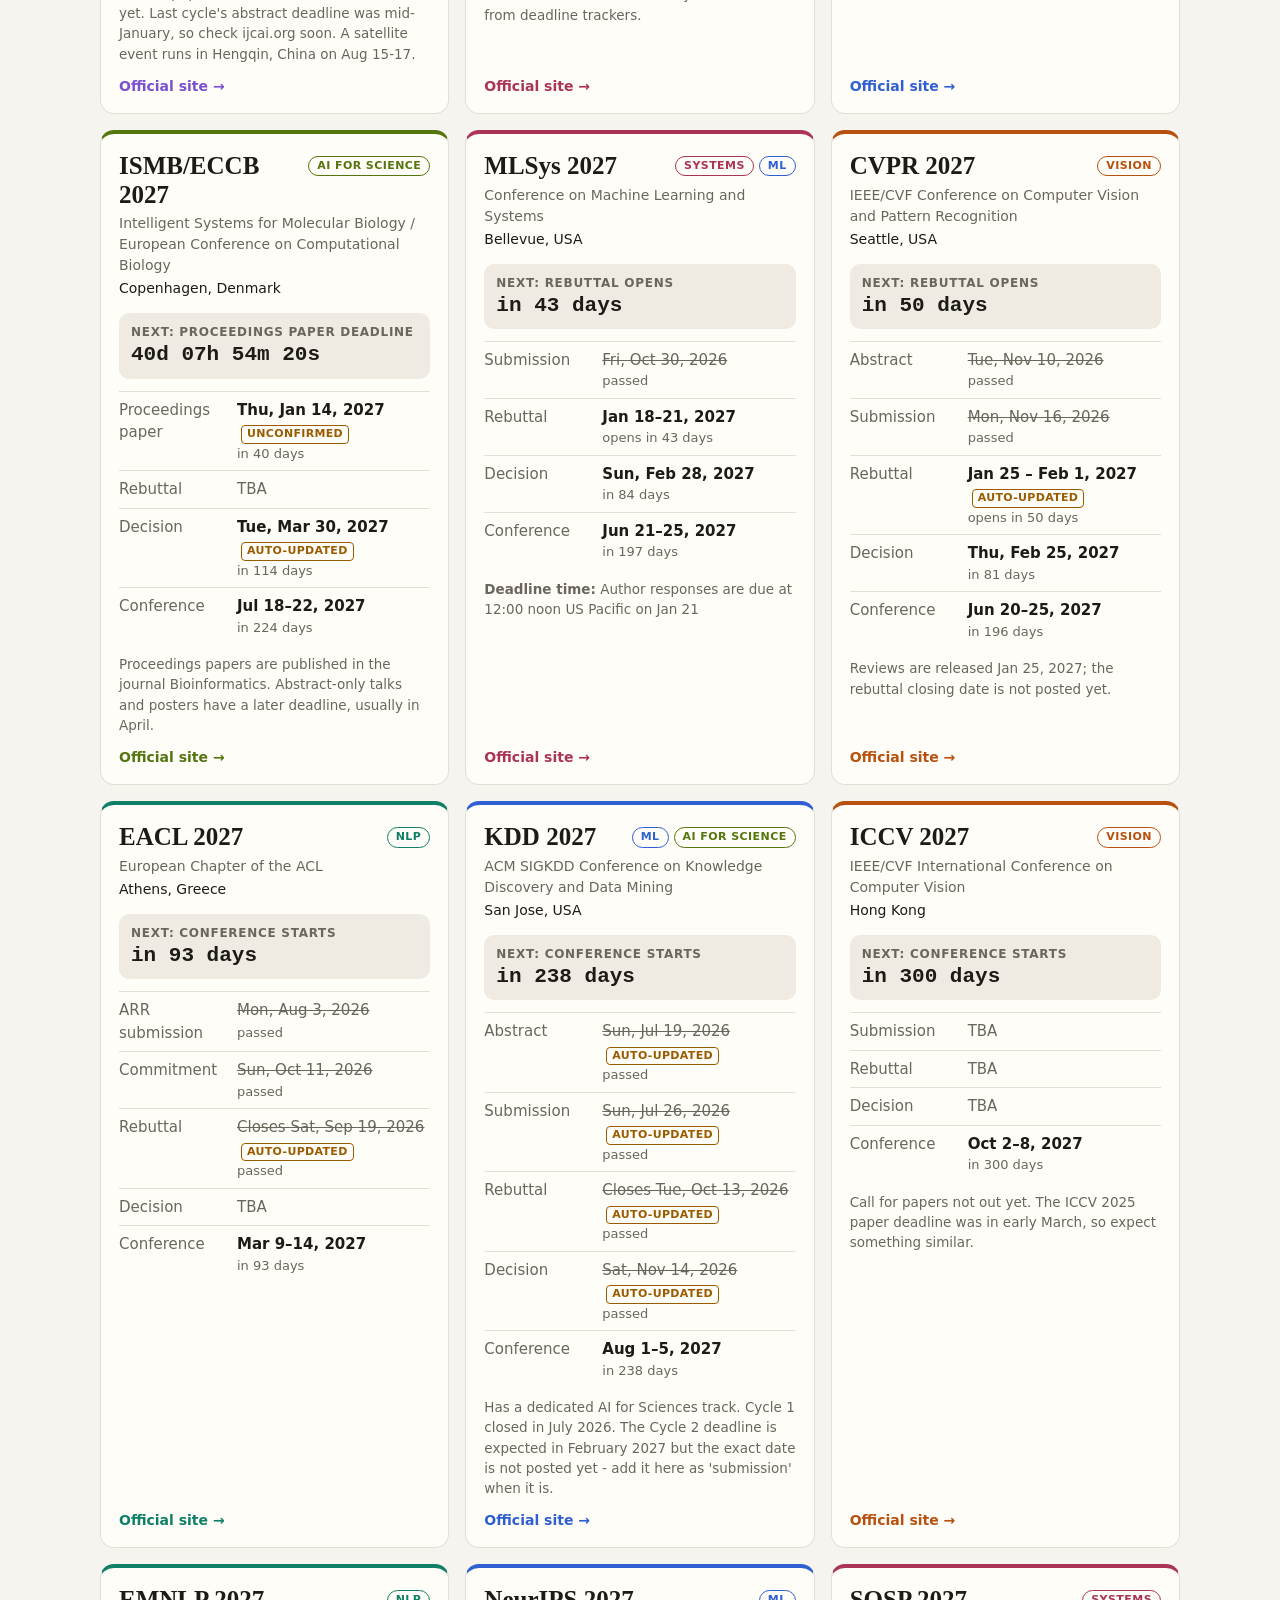
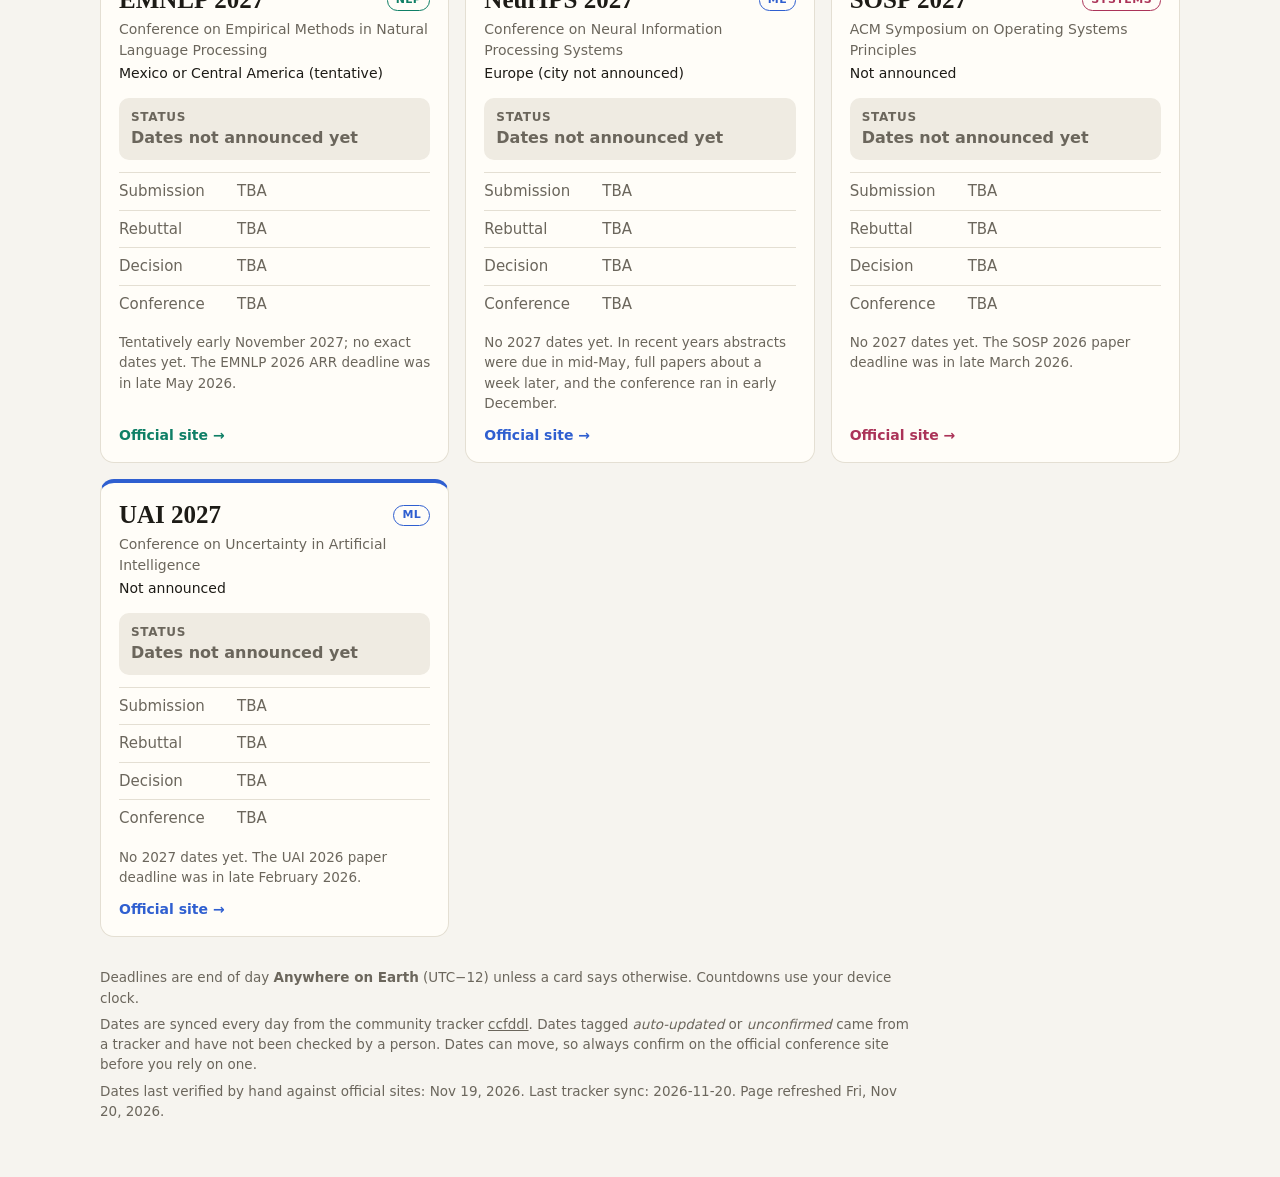
==== commit 63d9a391: "Daily update" ====
--- a/docs/index.html
+++ b/docs/index.html
@@ -389,7 +389,7 @@
   <footer>
     <p>Deadlines are end of day <strong>Anywhere on Earth</strong> (UTC&minus;12) unless a card says otherwise. Countdowns use your device clock.</p>
     <p>Dates are synced every day from the community tracker <a href="https://ccfddl.com/">ccfddl</a>. Dates tagged <em>auto-updated</em> or <em>unconfirmed</em> came from a tracker and have not been checked by a person. Dates can move, so always confirm on the official conference site before you rely on one.</p>
-    <p>Dates last verified by hand against official sites: Nov 19, 2026. Last tracker sync: 2026-11-19. Page refreshed Thu, Nov 19, 2026.</p>
+    <p>Dates last verified by hand against official sites: Nov 19, 2026. Last tracker sync: 2026-11-20. Page refreshed Fri, Nov 20, 2026.</p>
   </footer>
 </div>
 
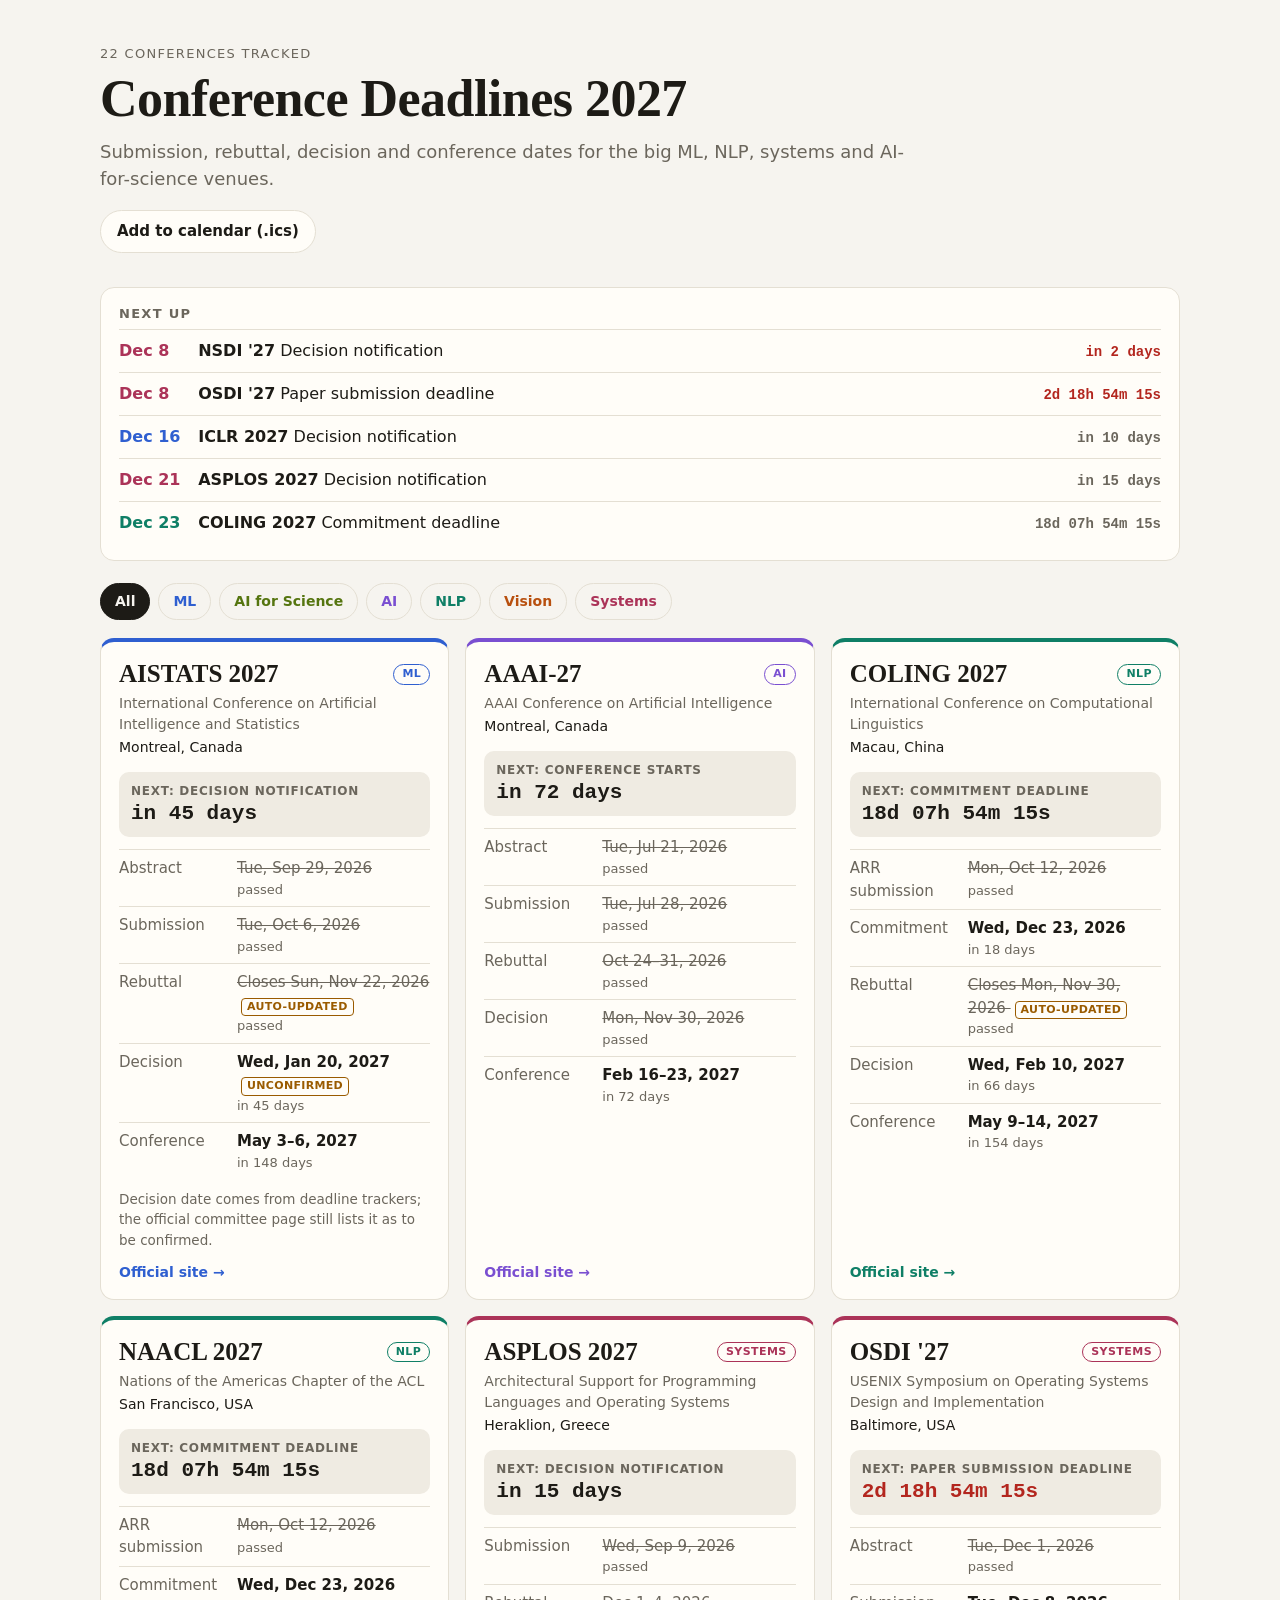
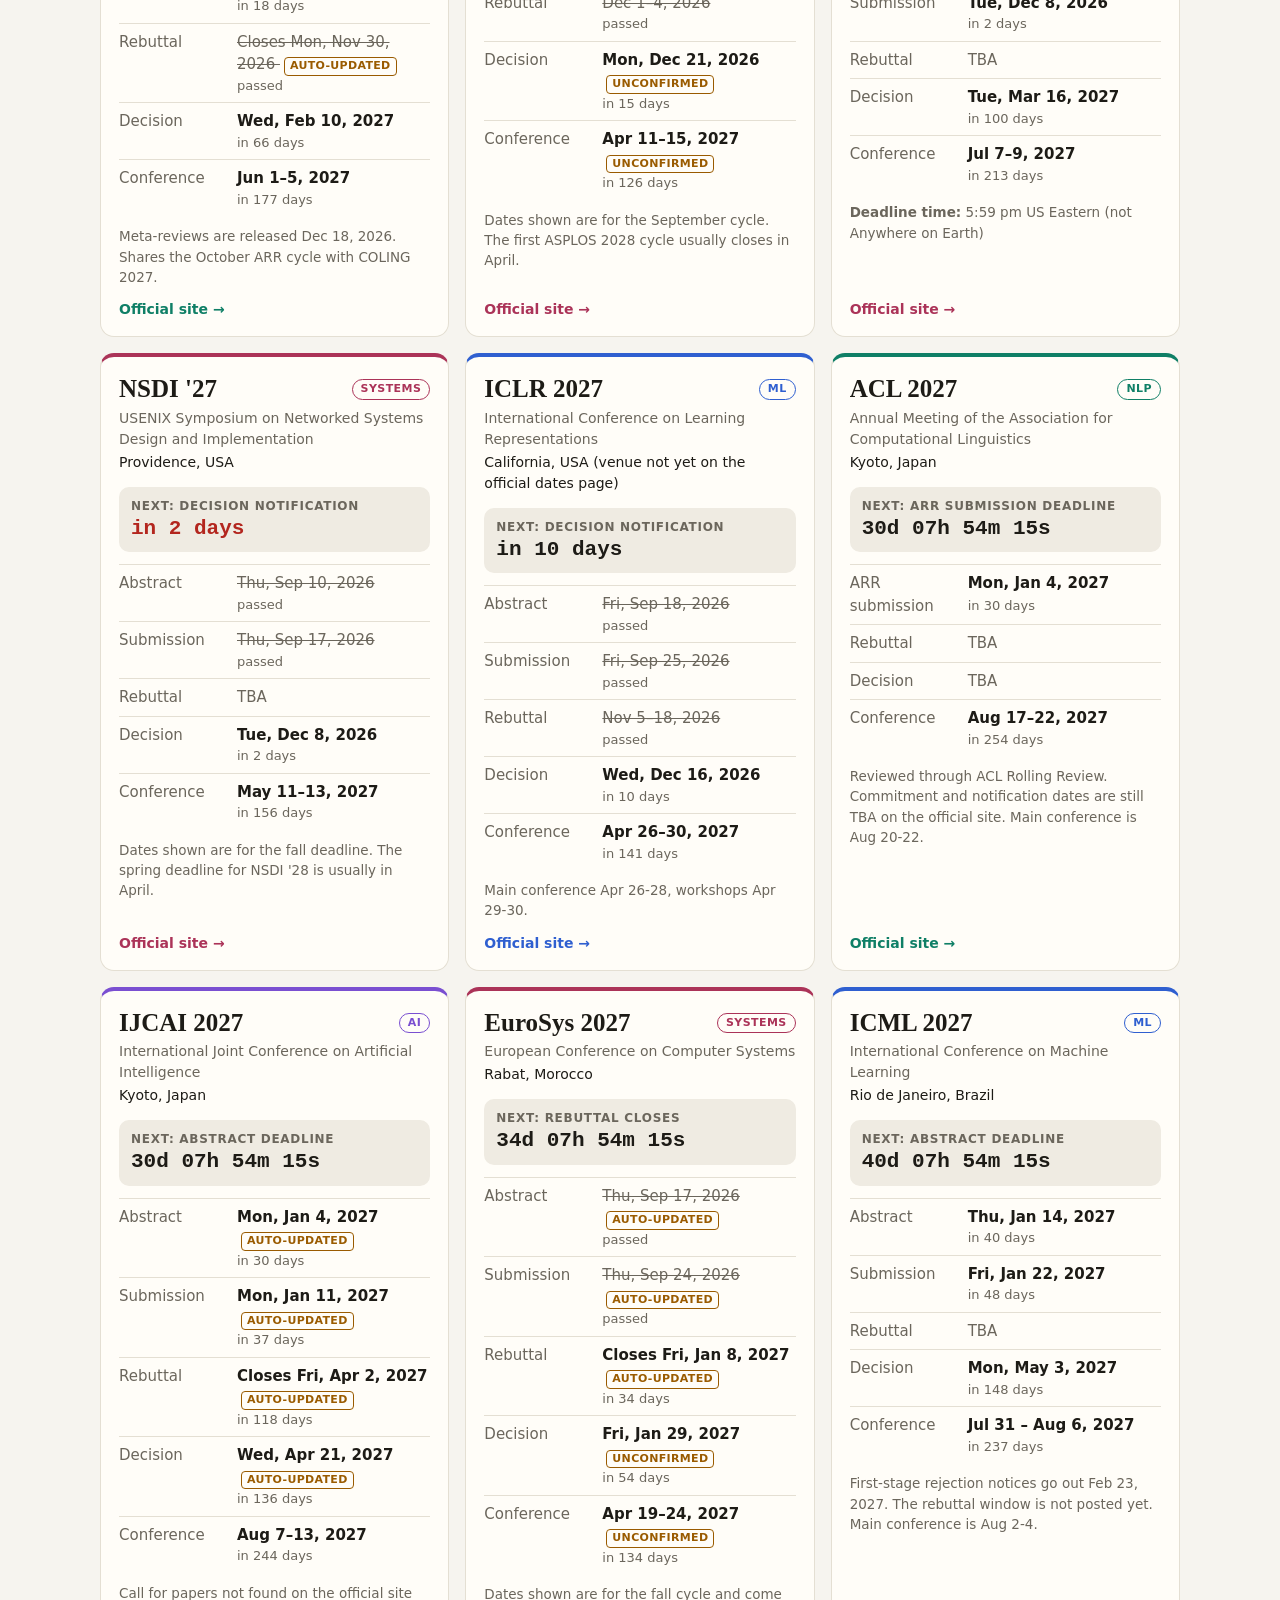
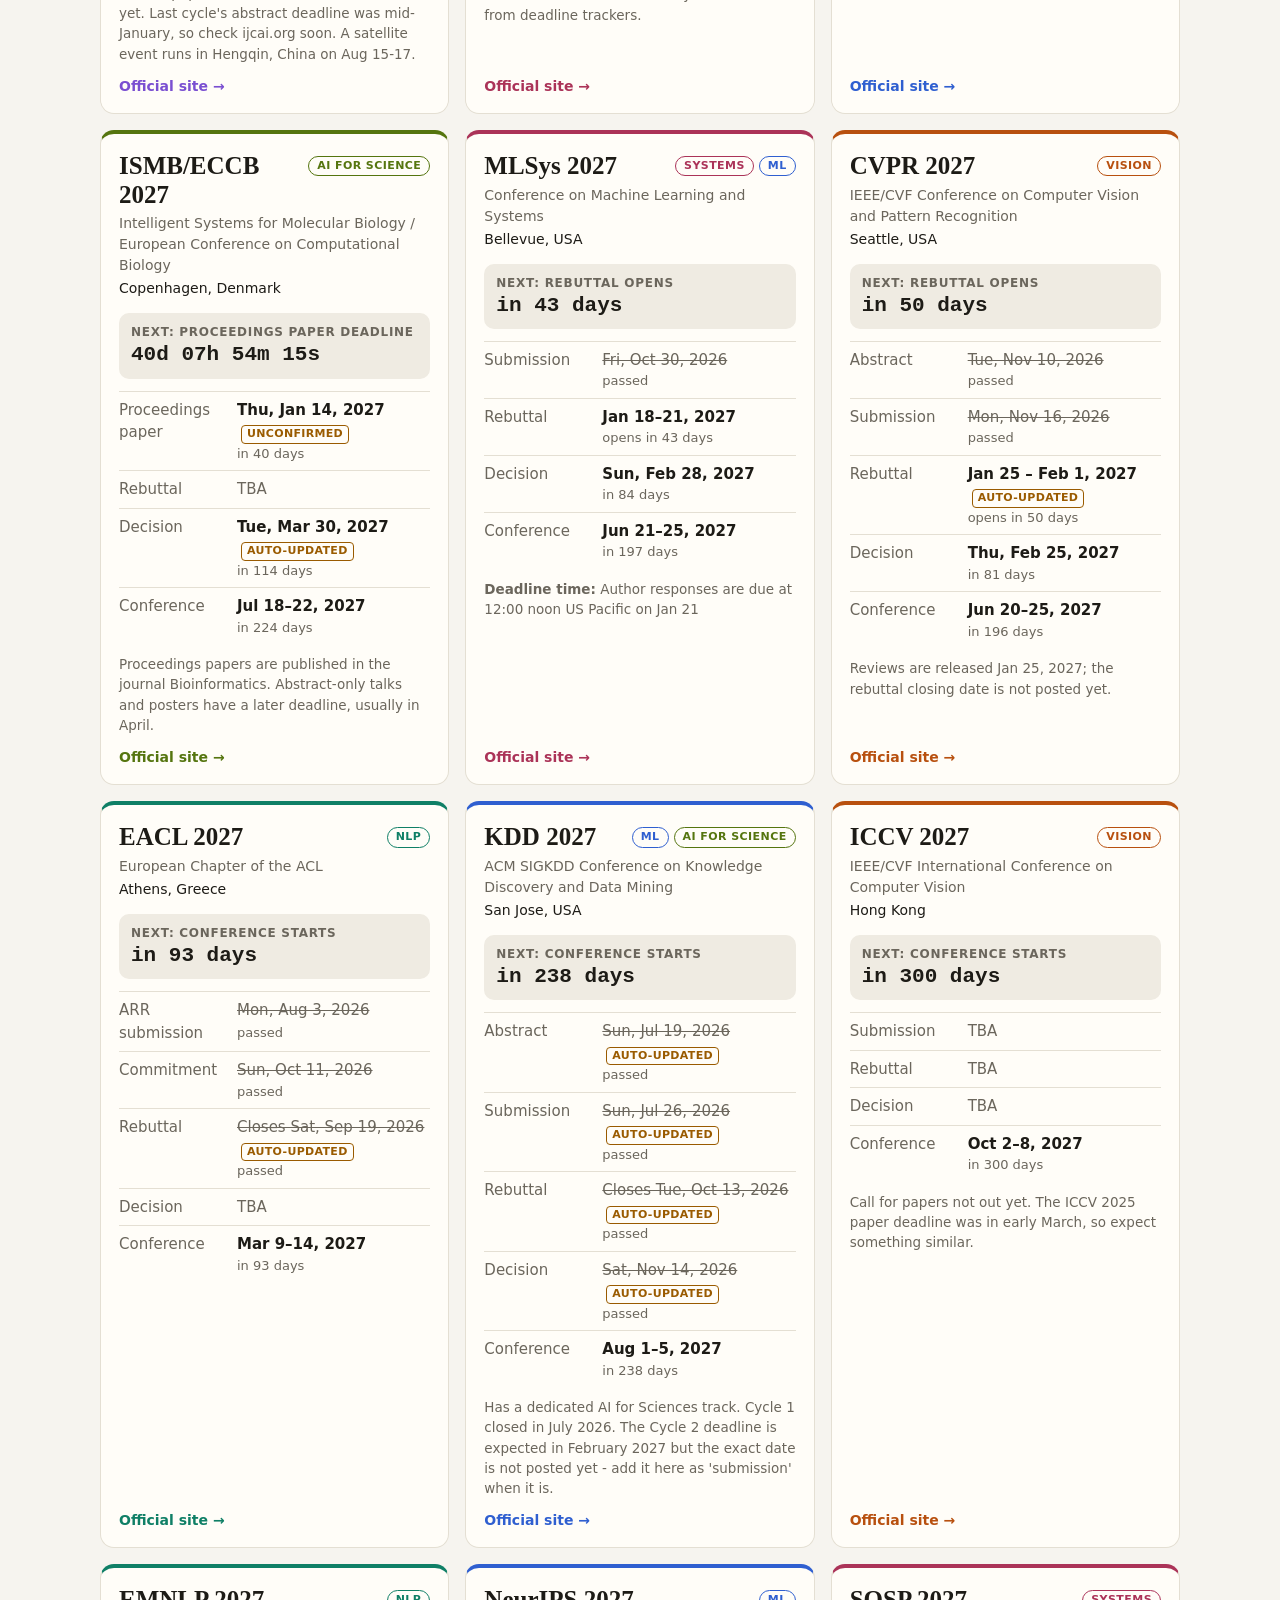
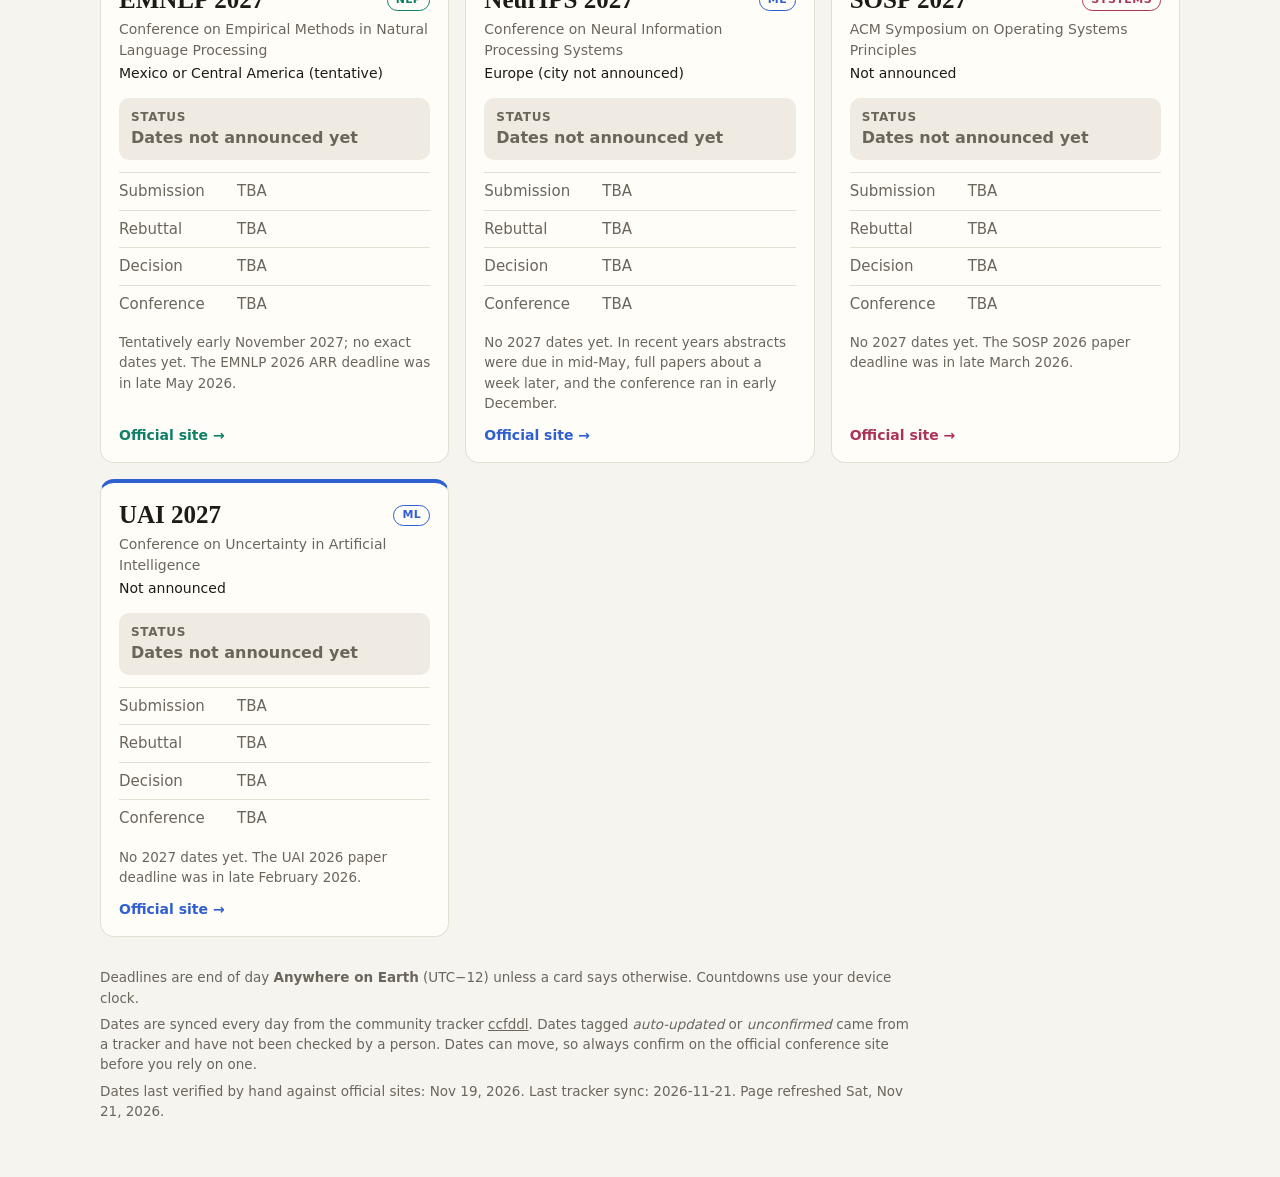
==== commit e9907308: "Daily update" ====
--- a/docs/index.html
+++ b/docs/index.html
@@ -389,7 +389,7 @@
   <footer>
     <p>Deadlines are end of day <strong>Anywhere on Earth</strong> (UTC&minus;12) unless a card says otherwise. Countdowns use your device clock.</p>
     <p>Dates are synced every day from the community tracker <a href="https://ccfddl.com/">ccfddl</a>. Dates tagged <em>auto-updated</em> or <em>unconfirmed</em> came from a tracker and have not been checked by a person. Dates can move, so always confirm on the official conference site before you rely on one.</p>
-    <p>Dates last verified by hand against official sites: Nov 19, 2026. Last tracker sync: 2026-11-20. Page refreshed Fri, Nov 20, 2026.</p>
+    <p>Dates last verified by hand against official sites: Nov 19, 2026. Last tracker sync: 2026-11-21. Page refreshed Sat, Nov 21, 2026.</p>
   </footer>
 </div>
 
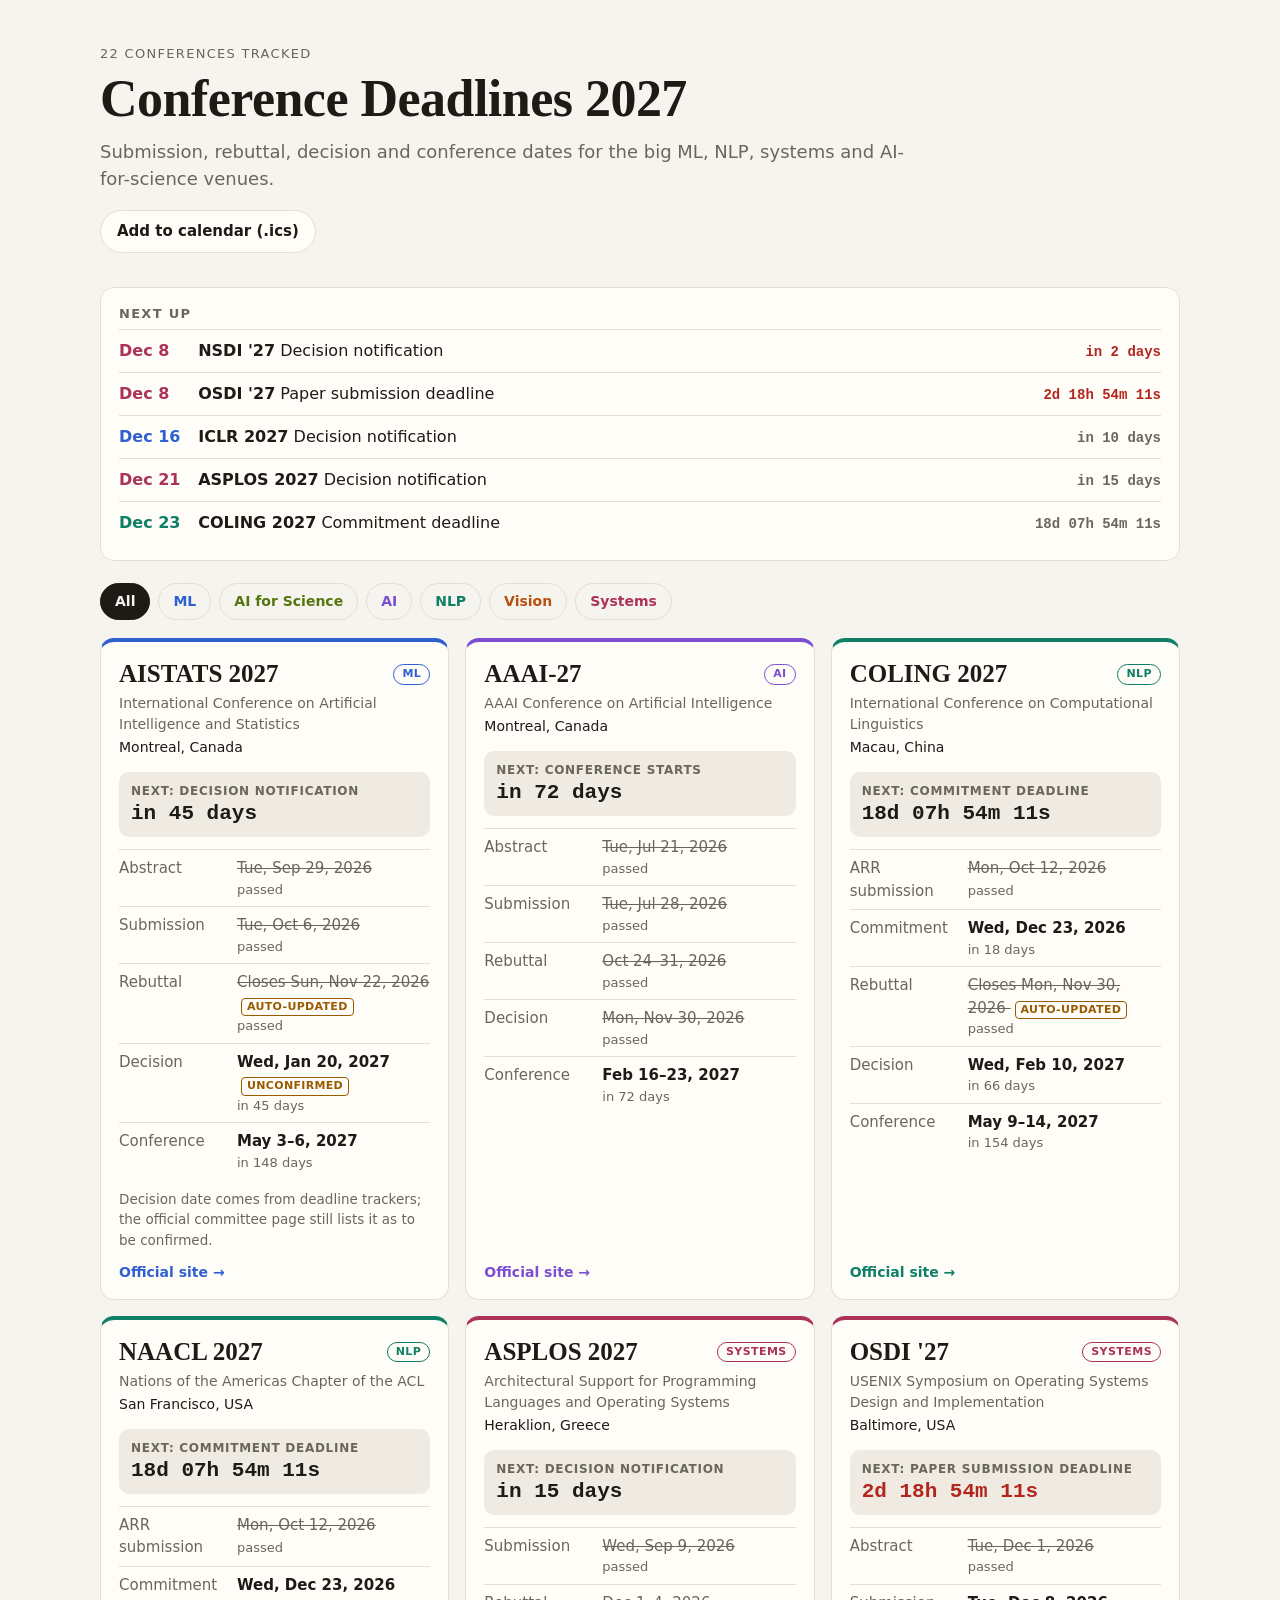
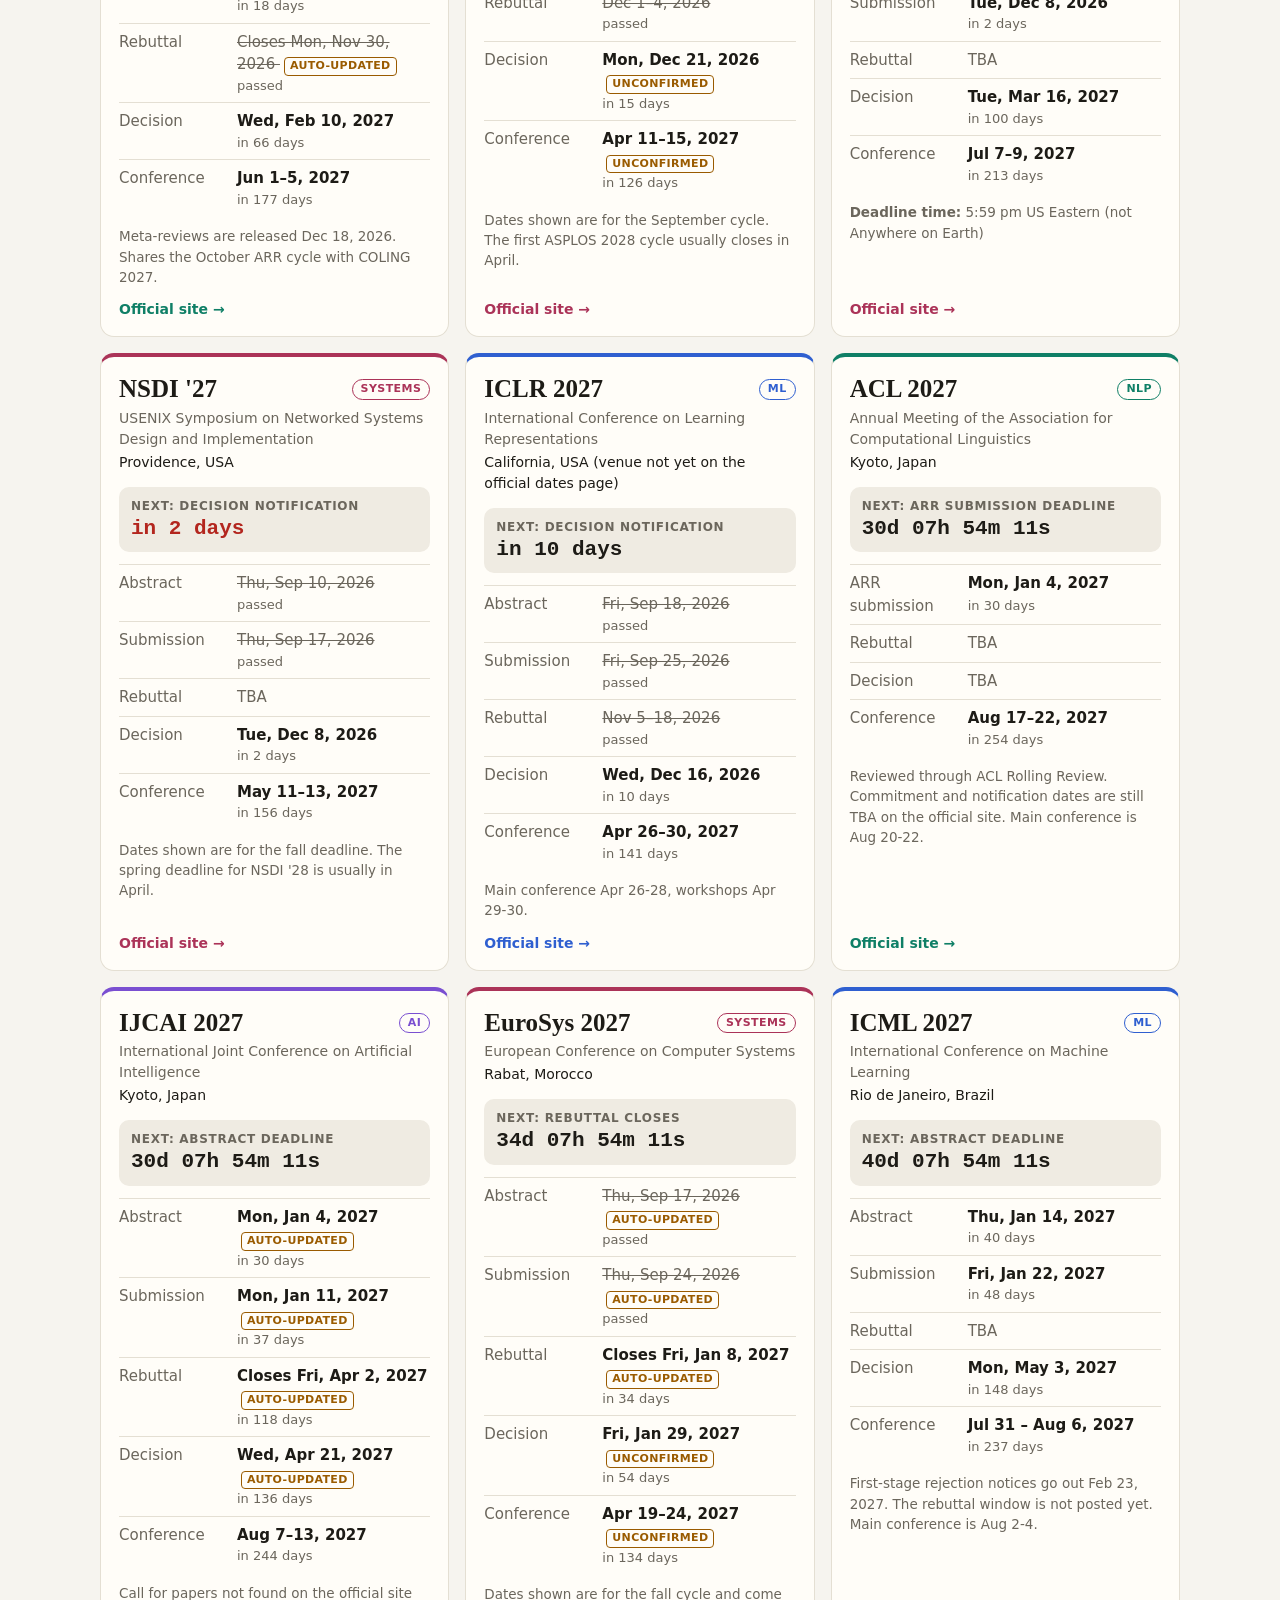
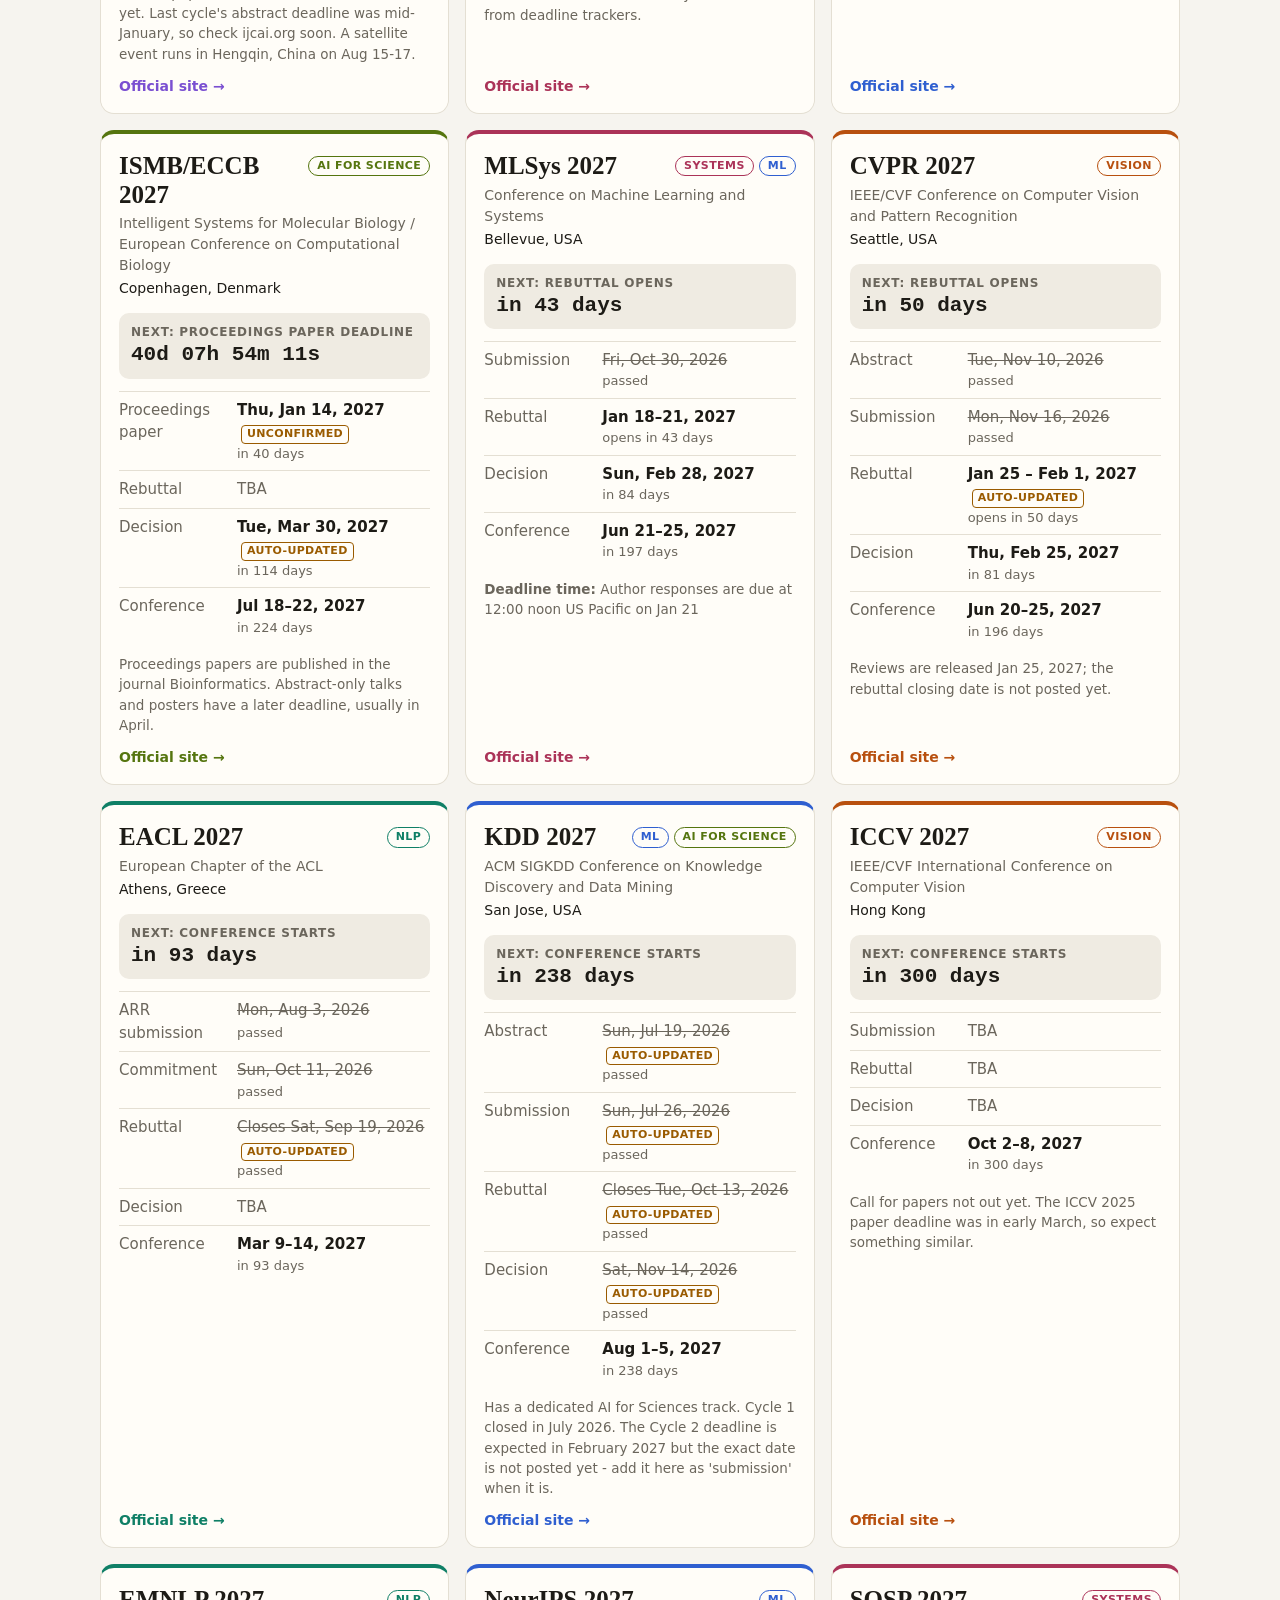
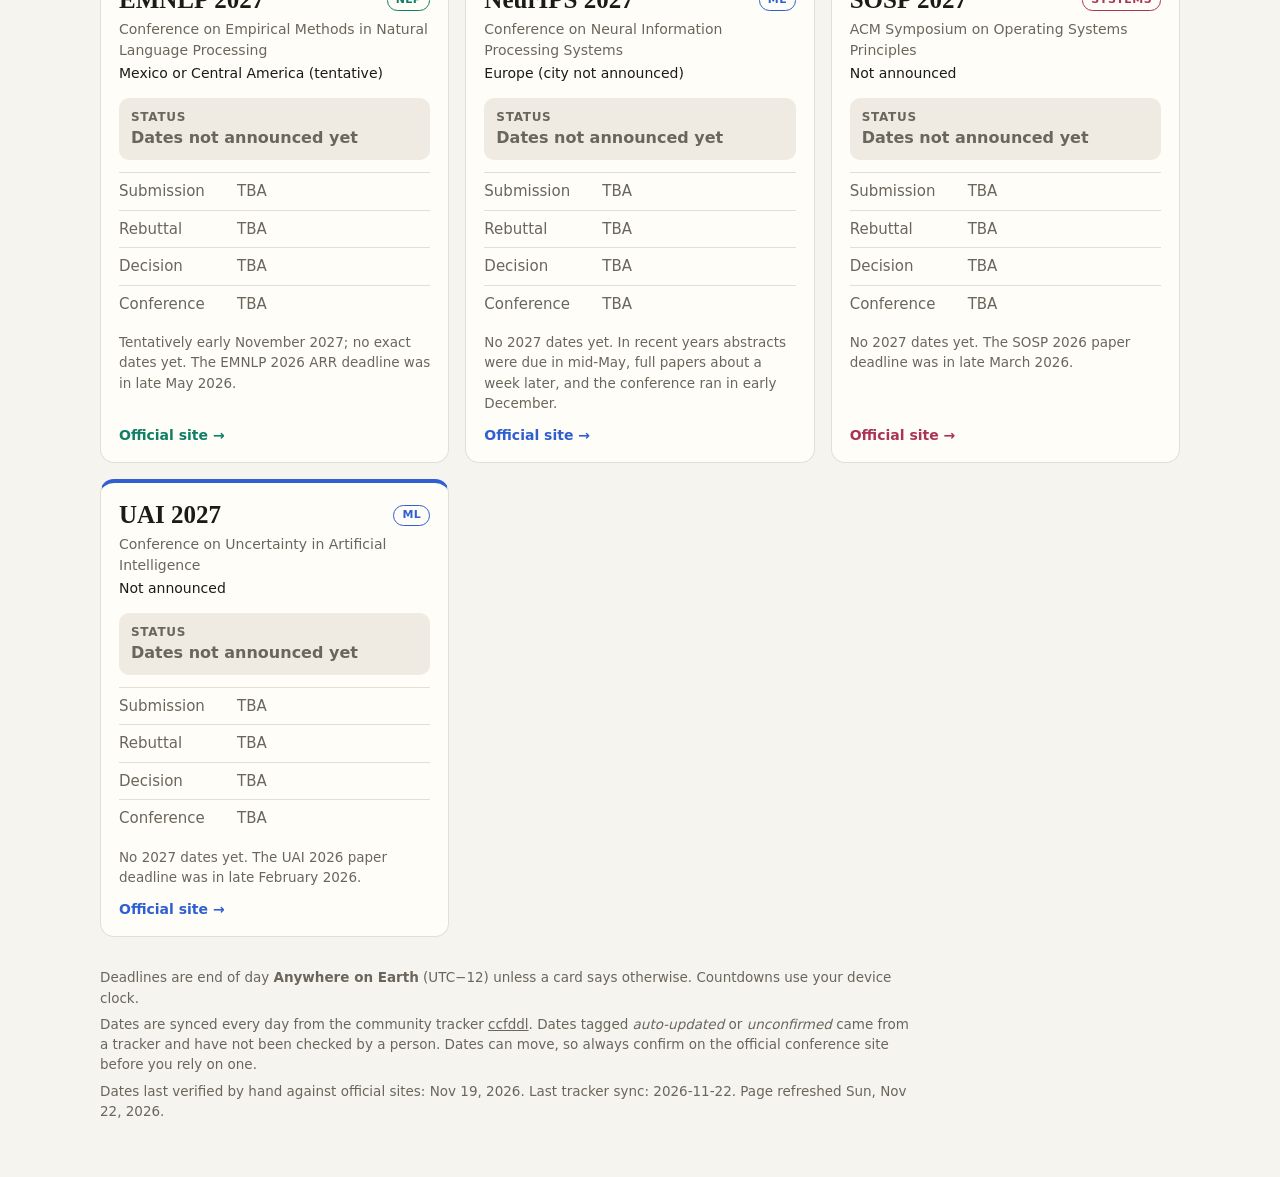
==== commit 2be3ca8b: "Daily update" ====
--- a/docs/index.html
+++ b/docs/index.html
@@ -389,7 +389,7 @@
   <footer>
     <p>Deadlines are end of day <strong>Anywhere on Earth</strong> (UTC&minus;12) unless a card says otherwise. Countdowns use your device clock.</p>
     <p>Dates are synced every day from the community tracker <a href="https://ccfddl.com/">ccfddl</a>. Dates tagged <em>auto-updated</em> or <em>unconfirmed</em> came from a tracker and have not been checked by a person. Dates can move, so always confirm on the official conference site before you rely on one.</p>
-    <p>Dates last verified by hand against official sites: Nov 19, 2026. Last tracker sync: 2026-11-21. Page refreshed Sat, Nov 21, 2026.</p>
+    <p>Dates last verified by hand against official sites: Nov 19, 2026. Last tracker sync: 2026-11-22. Page refreshed Sun, Nov 22, 2026.</p>
   </footer>
 </div>
 
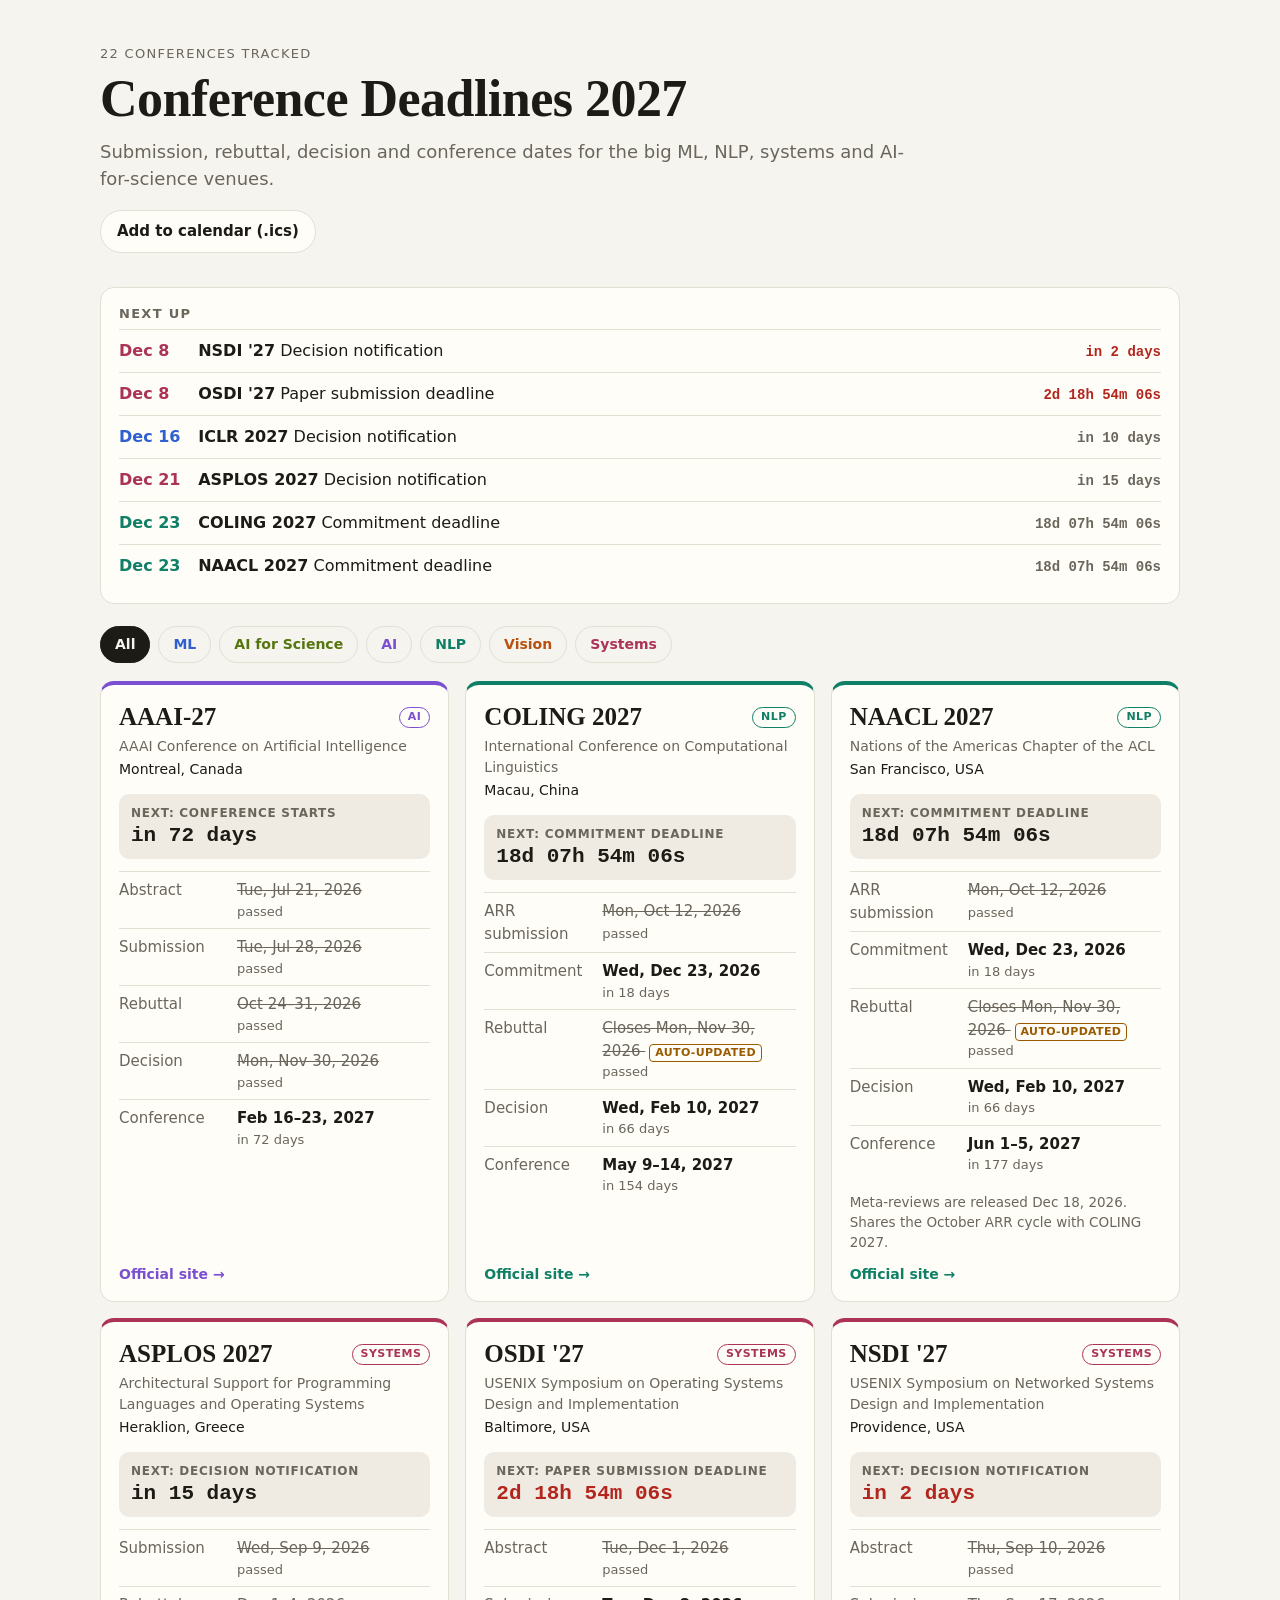
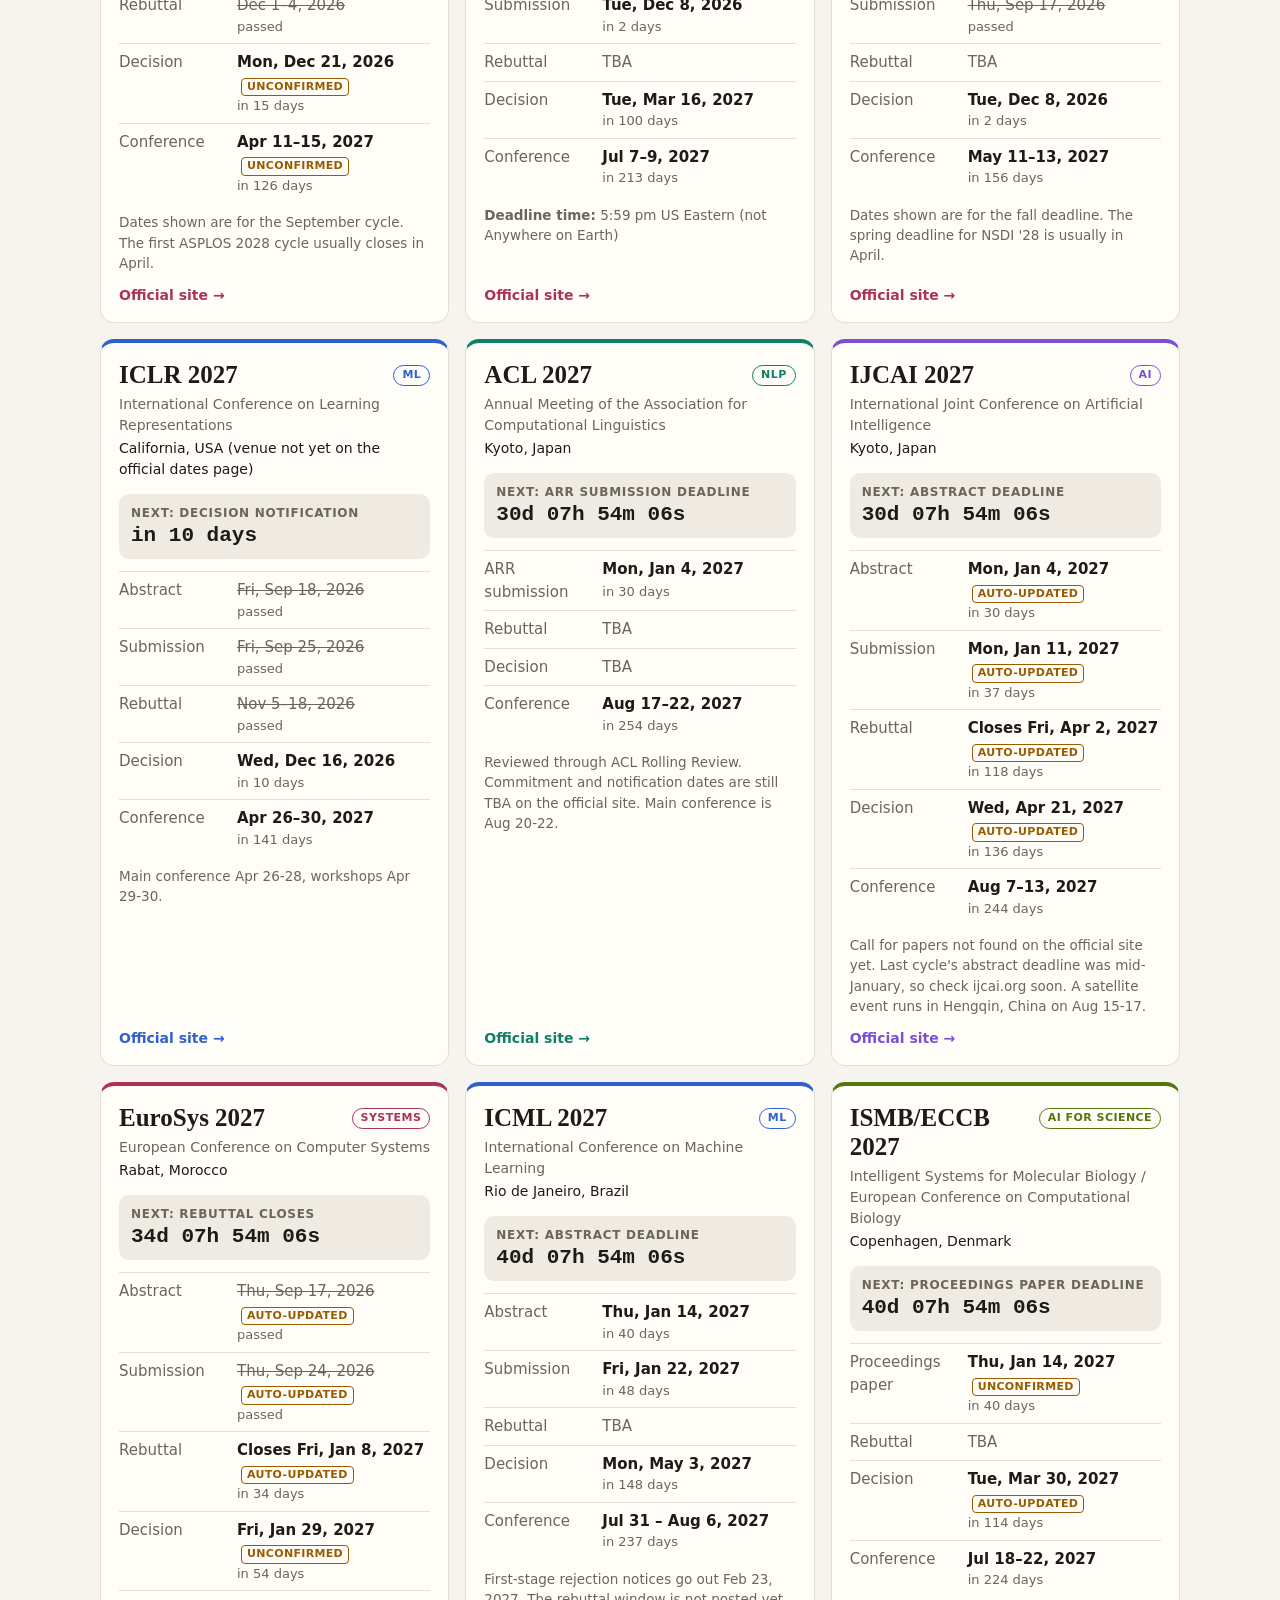
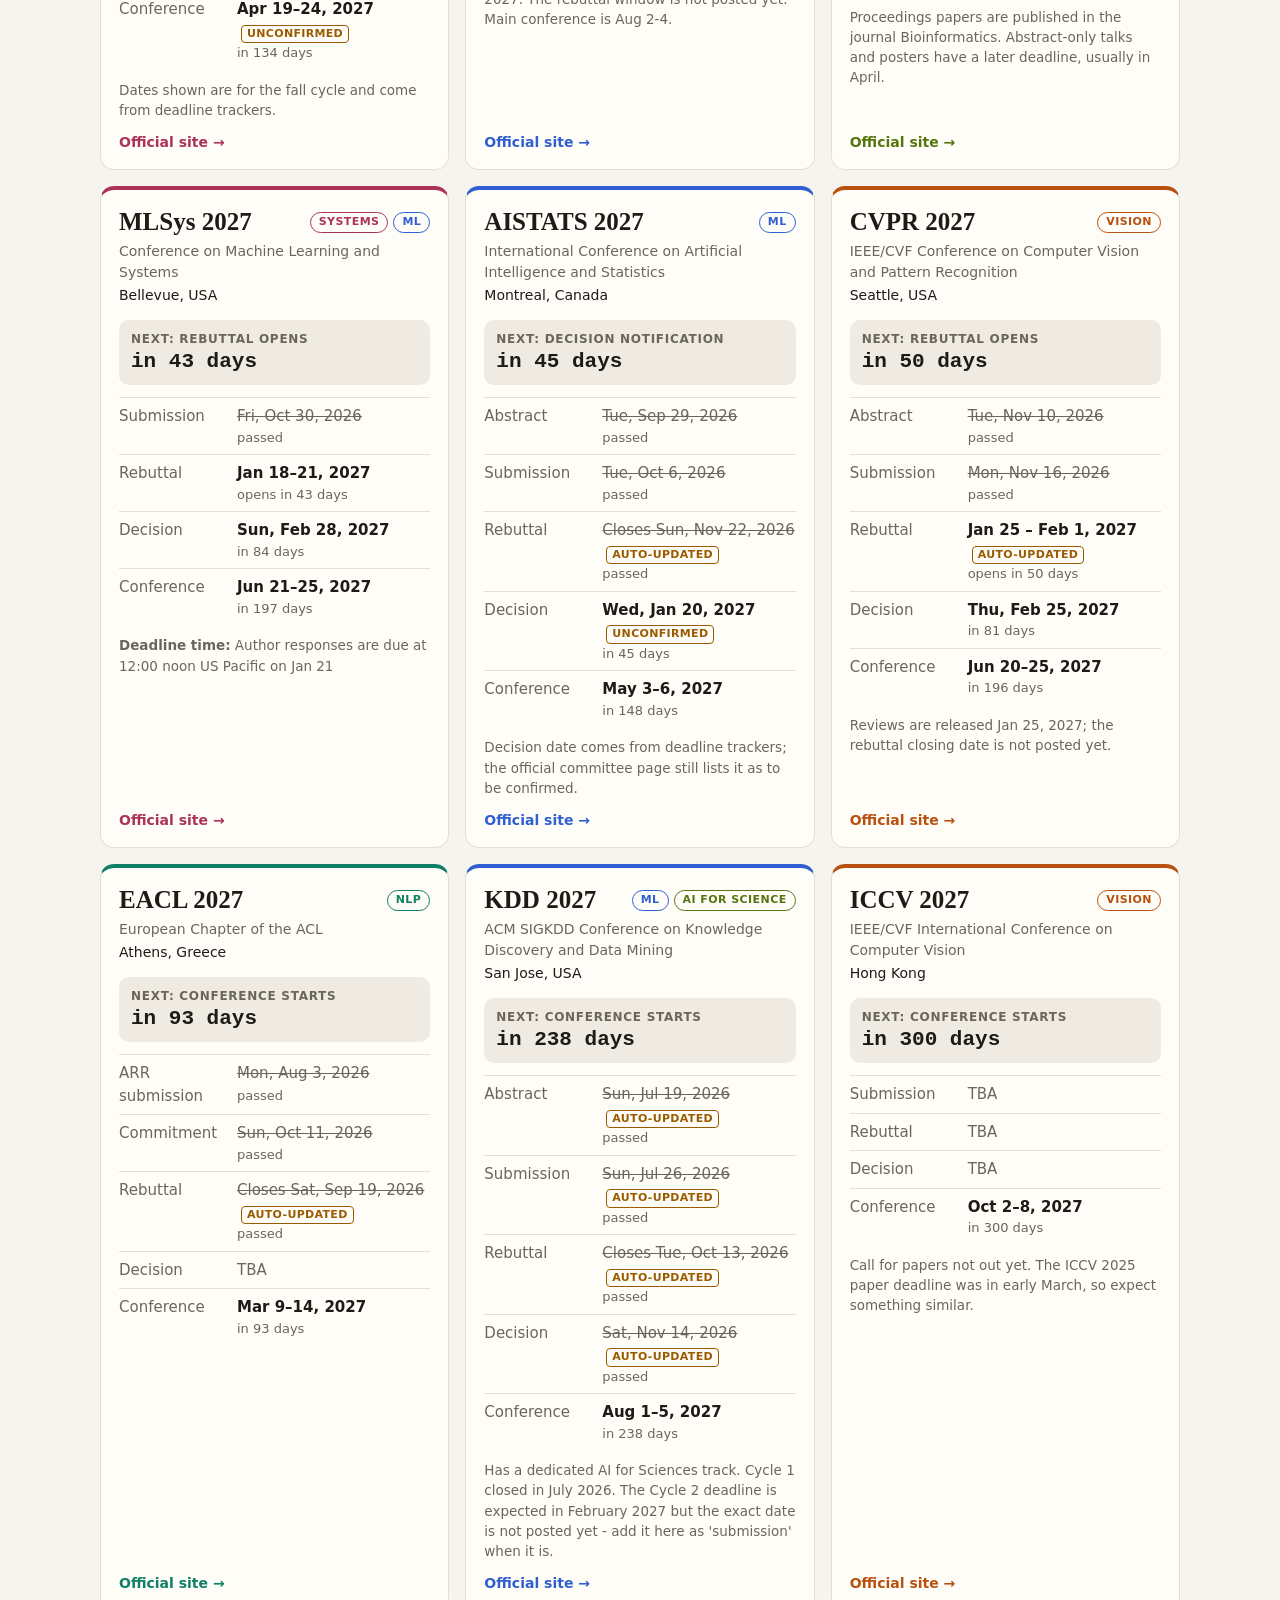
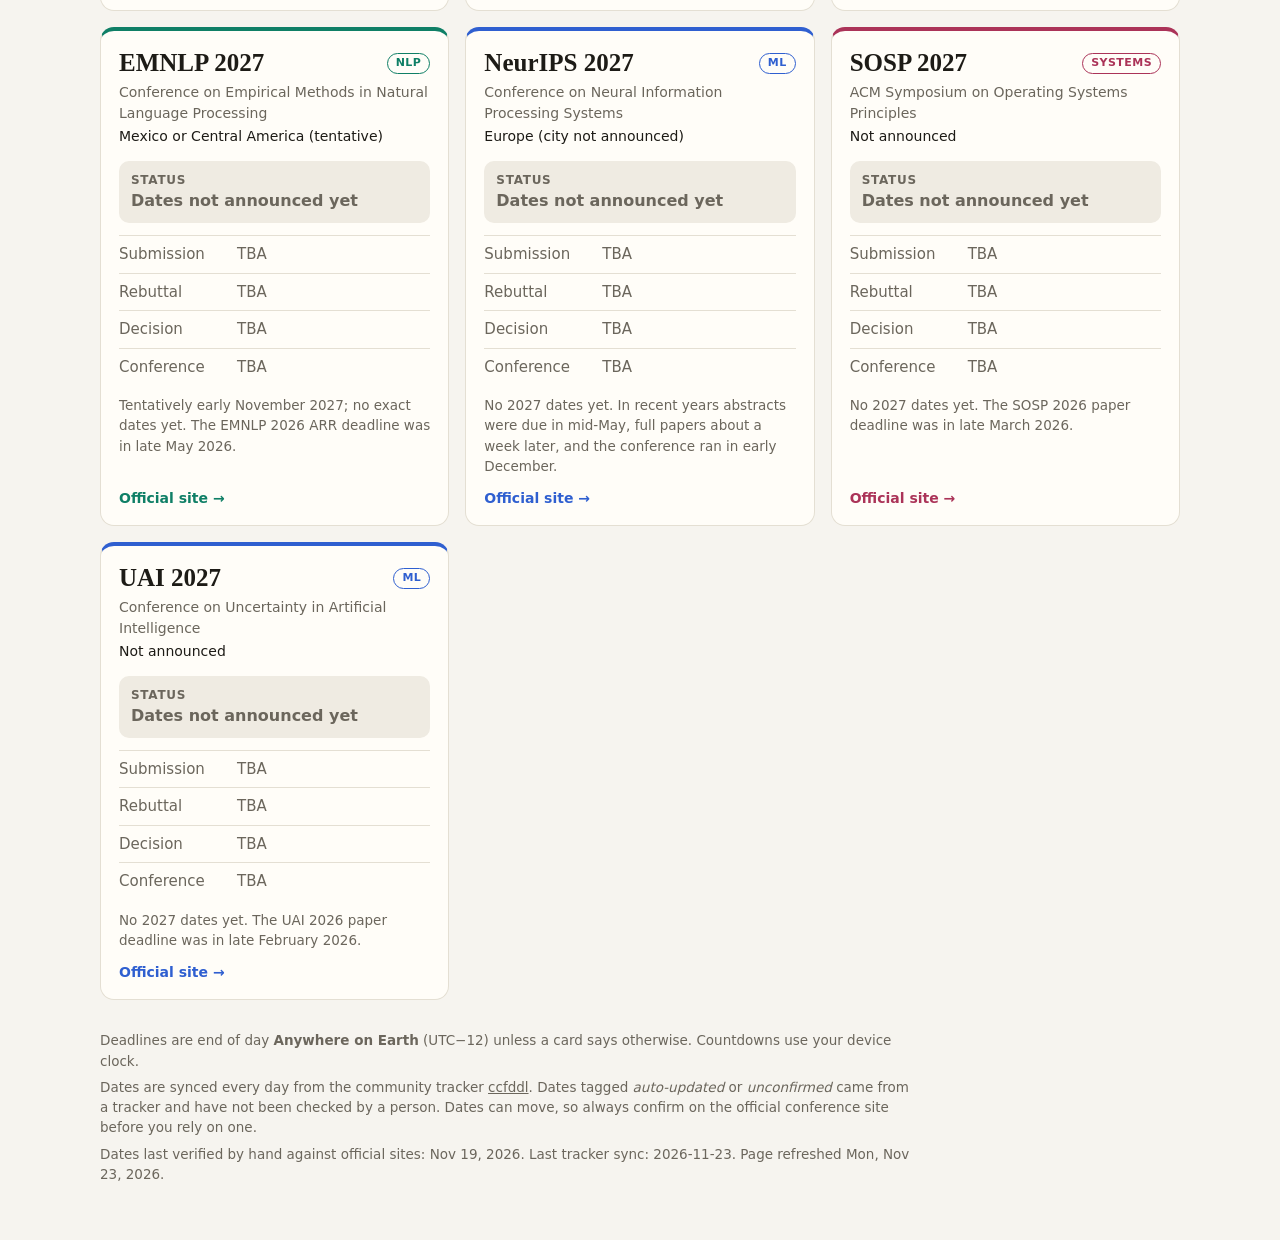
==== commit 63dbdbca: "Daily update" ====
--- a/docs/index.html
+++ b/docs/index.html
@@ -115,12 +115,168 @@
 
   <section class="nextup" aria-label="Next deadlines">
     <h2>Next up</h2>
-    <ol id="nextup"><li class="a-ml" data-t="1795435199000" data-d="1" data-areas="ML"><span class="nu-date">Nov 22</span><span class="nu-what"><strong>AISTATS 2027</strong> Rebuttal closes</span><span class="nu-count"></span></li><li class="a-ai" data-t="1796040000000" data-d="0" data-areas="AI"><span class="nu-date">Nov 30</span><span class="nu-what"><strong>AAAI-27</strong> Decision notification</span><span class="nu-count"></span></li><li class="a-nlp" data-t="1796126399000" data-d="1" data-areas="NLP"><span class="nu-date">Nov 30</span><span class="nu-what"><strong>COLING 2027</strong> Rebuttal closes</span><span class="nu-count"></span></li><li class="a-nlp" data-t="1796126399000" data-d="1" data-areas="NLP"><span class="nu-date">Nov 30</span><span class="nu-what"><strong>NAACL 2027</strong> Rebuttal closes</span><span class="nu-count"></span></li><li class="a-systems" data-t="1796126400000" data-d="0" data-areas="Systems"><span class="nu-date">Dec 1</span><span class="nu-what"><strong>ASPLOS 2027</strong> Rebuttal opens</span><span class="nu-count"></span></li><li class="a-systems" data-t="1796165999000" data-d="1" data-areas="Systems"><span class="nu-date">Dec 1</span><span class="nu-what"><strong>OSDI &#x27;27</strong> Abstract deadline</span><span class="nu-count"></span></li><li class="a-systems" data-t="1796471999000" data-d="1" data-areas="Systems"><span class="nu-date">Dec 4</span><span class="nu-what"><strong>ASPLOS 2027</strong> Rebuttal closes</span><span class="nu-count"></span></li><li class="a-systems" data-t="1796731200000" data-d="0" data-areas="Systems"><span class="nu-date">Dec 8</span><span class="nu-what"><strong>NSDI &#x27;27</strong> Decision notification</span><span class="nu-count"></span></li><li class="a-systems" data-t="1796770799000" data-d="1" data-areas="Systems"><span class="nu-date">Dec 8</span><span class="nu-what"><strong>OSDI &#x27;27</strong> Paper submission deadline</span><span class="nu-count"></span></li><li class="a-ml" data-t="1797422400000" data-d="0" data-areas="ML"><span class="nu-date">Dec 16</span><span class="nu-what"><strong>ICLR 2027</strong> Decision notification</span><span class="nu-count"></span></li><li class="a-systems" data-t="1797854400000" data-d="0" data-areas="Systems"><span class="nu-date">Dec 21</span><span class="nu-what"><strong>ASPLOS 2027</strong> Decision notification</span><span class="nu-count"></span></li><li class="a-nlp" data-t="1798113599000" data-d="1" data-areas="NLP"><span class="nu-date">Dec 23</span><span class="nu-what"><strong>COLING 2027</strong> Commitment deadline</span><span class="nu-count"></span></li></ol>
+    <ol id="nextup"><li class="a-ai" data-t="1796040000000" data-d="0" data-areas="AI"><span class="nu-date">Nov 30</span><span class="nu-what"><strong>AAAI-27</strong> Decision notification</span><span class="nu-count"></span></li><li class="a-nlp" data-t="1796126399000" data-d="1" data-areas="NLP"><span class="nu-date">Nov 30</span><span class="nu-what"><strong>COLING 2027</strong> Rebuttal closes</span><span class="nu-count"></span></li><li class="a-nlp" data-t="1796126399000" data-d="1" data-areas="NLP"><span class="nu-date">Nov 30</span><span class="nu-what"><strong>NAACL 2027</strong> Rebuttal closes</span><span class="nu-count"></span></li><li class="a-systems" data-t="1796126400000" data-d="0" data-areas="Systems"><span class="nu-date">Dec 1</span><span class="nu-what"><strong>ASPLOS 2027</strong> Rebuttal opens</span><span class="nu-count"></span></li><li class="a-systems" data-t="1796165999000" data-d="1" data-areas="Systems"><span class="nu-date">Dec 1</span><span class="nu-what"><strong>OSDI &#x27;27</strong> Abstract deadline</span><span class="nu-count"></span></li><li class="a-systems" data-t="1796471999000" data-d="1" data-areas="Systems"><span class="nu-date">Dec 4</span><span class="nu-what"><strong>ASPLOS 2027</strong> Rebuttal closes</span><span class="nu-count"></span></li><li class="a-systems" data-t="1796731200000" data-d="0" data-areas="Systems"><span class="nu-date">Dec 8</span><span class="nu-what"><strong>NSDI &#x27;27</strong> Decision notification</span><span class="nu-count"></span></li><li class="a-systems" data-t="1796770799000" data-d="1" data-areas="Systems"><span class="nu-date">Dec 8</span><span class="nu-what"><strong>OSDI &#x27;27</strong> Paper submission deadline</span><span class="nu-count"></span></li><li class="a-ml" data-t="1797422400000" data-d="0" data-areas="ML"><span class="nu-date">Dec 16</span><span class="nu-what"><strong>ICLR 2027</strong> Decision notification</span><span class="nu-count"></span></li><li class="a-systems" data-t="1797854400000" data-d="0" data-areas="Systems"><span class="nu-date">Dec 21</span><span class="nu-what"><strong>ASPLOS 2027</strong> Decision notification</span><span class="nu-count"></span></li><li class="a-nlp" data-t="1798113599000" data-d="1" data-areas="NLP"><span class="nu-date">Dec 23</span><span class="nu-what"><strong>COLING 2027</strong> Commitment deadline</span><span class="nu-count"></span></li><li class="a-nlp" data-t="1798113599000" data-d="1" data-areas="NLP"><span class="nu-date">Dec 23</span><span class="nu-what"><strong>NAACL 2027</strong> Commitment deadline</span><span class="nu-count"></span></li></ol>
   </section>
 
   <nav class="filters" aria-label="Filter by area"><button class="filter on" data-area="">All</button><button class="filter a-ml" data-area="ML">ML</button><button class="filter a-ai-for-science" data-area="AI for Science">AI for Science</button><button class="filter a-ai" data-area="AI">AI</button><button class="filter a-nlp" data-area="NLP">NLP</button><button class="filter a-vision" data-area="Vision">Vision</button><button class="filter a-systems" data-area="Systems">Systems</button></nav>
 
   <main class="grid" id="grid">
+<article class="card a-ai" data-areas="AI"
+         data-milestones='[{&quot;l&quot;: &quot;Abstract deadline&quot;, &quot;t&quot;: 1784721599000, &quot;d&quot;: true}, {&quot;l&quot;: &quot;Paper submission deadline&quot;, &quot;t&quot;: 1785326399000, &quot;d&quot;: true}, {&quot;l&quot;: &quot;Rebuttal opens&quot;, &quot;t&quot;: 1792843200000, &quot;d&quot;: false}, {&quot;l&quot;: &quot;Rebuttal closes&quot;, &quot;t&quot;: 1793534399000, &quot;d&quot;: true}, {&quot;l&quot;: &quot;Decision notification&quot;, &quot;t&quot;: 1796040000000, &quot;d&quot;: false}, {&quot;l&quot;: &quot;Conference starts&quot;, &quot;t&quot;: 1802779200000, &quot;d&quot;: false}]' data-conf-end="1803470399000">
+  <header>
+    <div class="titleline"><h2><a href="https://aaai.org/conference/aaai/aaai-27/" target="_blank" rel="noopener">AAAI-27</a></h2><div class="chips"><span class="chip a-ai">AI</span></div></div>
+    <p class="full">AAAI Conference on Artificial Intelligence</p>
+    <p class="where">Montreal, Canada</p>
+  </header>
+  <div class="next"><span class="next-label">&nbsp;</span><span class="next-count">&nbsp;</span></div>
+  <ul class="rows"><li class="row" data-kind="abstract" data-ts="1784721599000"><span class="k">Abstract</span><span class="v">Tue, Jul 21, 2026</span><span class="rel"></span></li><li class="row" data-kind="submission" data-ts="1785326399000"><span class="k">Submission</span><span class="v">Tue, Jul 28, 2026</span><span class="rel"></span></li><li class="row" data-kind="rebuttal" data-ts="1793534399000" data-start="1792843200000"><span class="k">Rebuttal</span><span class="v">Oct 24–31, 2026</span><span class="rel"></span></li><li class="row" data-kind="decision" data-ts="1796040000000"><span class="k">Decision</span><span class="v">Mon, Nov 30, 2026</span><span class="rel"></span></li><li class="row" data-kind="conference" data-ts="1803470399000" data-start="1802779200000"><span class="k">Conference</span><span class="v">Feb 16–23, 2027</span><span class="rel"></span></li></ul>
+  
+  <a class="official" href="https://aaai.org/conference/aaai/aaai-27/" target="_blank" rel="noopener">Official site &rarr;</a>
+</article>
+<article class="card a-nlp" data-areas="NLP"
+         data-milestones='[{&quot;l&quot;: &quot;ARR submission deadline&quot;, &quot;t&quot;: 1791892799000, &quot;d&quot;: true}, {&quot;l&quot;: &quot;Rebuttal closes&quot;, &quot;t&quot;: 1796126399000, &quot;d&quot;: true}, {&quot;l&quot;: &quot;Commitment deadline&quot;, &quot;t&quot;: 1798113599000, &quot;d&quot;: true}, {&quot;l&quot;: &quot;Decision notification&quot;, &quot;t&quot;: 1802260800000, &quot;d&quot;: false}, {&quot;l&quot;: &quot;Conference starts&quot;, &quot;t&quot;: 1809864000000, &quot;d&quot;: false}]' data-conf-end="1810382399000">
+  <header>
+    <div class="titleline"><h2><a href="https://2027.coling-iccl.org/" target="_blank" rel="noopener">COLING 2027</a></h2><div class="chips"><span class="chip a-nlp">NLP</span></div></div>
+    <p class="full">International Conference on Computational Linguistics</p>
+    <p class="where">Macau, China</p>
+  </header>
+  <div class="next"><span class="next-label">&nbsp;</span><span class="next-count">&nbsp;</span></div>
+  <ul class="rows"><li class="row" data-kind="submission" data-ts="1791892799000"><span class="k">ARR submission</span><span class="v">Mon, Oct 12, 2026</span><span class="rel"></span></li><li class="row" data-kind="commitment" data-ts="1798113599000"><span class="k">Commitment</span><span class="v">Wed, Dec 23, 2026</span><span class="rel"></span></li><li class="row" data-kind="rebuttal" data-ts="1796126399000"><span class="k">Rebuttal</span><span class="v">Closes Mon, Nov 30, 2026 <span class="tag">auto-updated</span></span><span class="rel"></span></li><li class="row" data-kind="decision" data-ts="1802260800000"><span class="k">Decision</span><span class="v">Wed, Feb 10, 2027</span><span class="rel"></span></li><li class="row" data-kind="conference" data-ts="1810382399000" data-start="1809864000000"><span class="k">Conference</span><span class="v">May 9–14, 2027</span><span class="rel"></span></li></ul>
+  
+  <a class="official" href="https://2027.coling-iccl.org/" target="_blank" rel="noopener">Official site &rarr;</a>
+</article>
+<article class="card a-nlp" data-areas="NLP"
+         data-milestones='[{&quot;l&quot;: &quot;ARR submission deadline&quot;, &quot;t&quot;: 1791892799000, &quot;d&quot;: true}, {&quot;l&quot;: &quot;Rebuttal closes&quot;, &quot;t&quot;: 1796126399000, &quot;d&quot;: true}, {&quot;l&quot;: &quot;Commitment deadline&quot;, &quot;t&quot;: 1798113599000, &quot;d&quot;: true}, {&quot;l&quot;: &quot;Decision notification&quot;, &quot;t&quot;: 1802260800000, &quot;d&quot;: false}, {&quot;l&quot;: &quot;Conference starts&quot;, &quot;t&quot;: 1811851200000, &quot;d&quot;: false}]' data-conf-end="1812283199000">
+  <header>
+    <div class="titleline"><h2><a href="https://2027.naacl.org/" target="_blank" rel="noopener">NAACL 2027</a></h2><div class="chips"><span class="chip a-nlp">NLP</span></div></div>
+    <p class="full">Nations of the Americas Chapter of the ACL</p>
+    <p class="where">San Francisco, USA</p>
+  </header>
+  <div class="next"><span class="next-label">&nbsp;</span><span class="next-count">&nbsp;</span></div>
+  <ul class="rows"><li class="row" data-kind="submission" data-ts="1791892799000"><span class="k">ARR submission</span><span class="v">Mon, Oct 12, 2026</span><span class="rel"></span></li><li class="row" data-kind="commitment" data-ts="1798113599000"><span class="k">Commitment</span><span class="v">Wed, Dec 23, 2026</span><span class="rel"></span></li><li class="row" data-kind="rebuttal" data-ts="1796126399000"><span class="k">Rebuttal</span><span class="v">Closes Mon, Nov 30, 2026 <span class="tag">auto-updated</span></span><span class="rel"></span></li><li class="row" data-kind="decision" data-ts="1802260800000"><span class="k">Decision</span><span class="v">Wed, Feb 10, 2027</span><span class="rel"></span></li><li class="row" data-kind="conference" data-ts="1812283199000" data-start="1811851200000"><span class="k">Conference</span><span class="v">Jun 1–5, 2027</span><span class="rel"></span></li></ul>
+  <p class="note">Meta-reviews are released Dec 18, 2026. Shares the October ARR cycle with COLING 2027.</p>
+  <a class="official" href="https://2027.naacl.org/" target="_blank" rel="noopener">Official site &rarr;</a>
+</article>
+<article class="card a-systems" data-areas="Systems"
+         data-milestones='[{&quot;l&quot;: &quot;Paper submission deadline&quot;, &quot;t&quot;: 1789041599000, &quot;d&quot;: true}, {&quot;l&quot;: &quot;Rebuttal opens&quot;, &quot;t&quot;: 1796126400000, &quot;d&quot;: false}, {&quot;l&quot;: &quot;Rebuttal closes&quot;, &quot;t&quot;: 1796471999000, &quot;d&quot;: true}, {&quot;l&quot;: &quot;Decision notification&quot;, &quot;t&quot;: 1797854400000, &quot;d&quot;: false}, {&quot;l&quot;: &quot;Conference starts&quot;, &quot;t&quot;: 1807444800000, &quot;d&quot;: false}]' data-conf-end="1807876799000">
+  <header>
+    <div class="titleline"><h2><a href="https://www.asplos-conference.org/" target="_blank" rel="noopener">ASPLOS 2027</a></h2><div class="chips"><span class="chip a-systems">Systems</span></div></div>
+    <p class="full">Architectural Support for Programming Languages and Operating Systems</p>
+    <p class="where">Heraklion, Greece</p>
+  </header>
+  <div class="next"><span class="next-label">&nbsp;</span><span class="next-count">&nbsp;</span></div>
+  <ul class="rows"><li class="row" data-kind="submission" data-ts="1789041599000"><span class="k">Submission</span><span class="v">Wed, Sep 9, 2026</span><span class="rel"></span></li><li class="row" data-kind="rebuttal" data-ts="1796471999000" data-start="1796126400000"><span class="k">Rebuttal</span><span class="v">Dec 1–4, 2026</span><span class="rel"></span></li><li class="row" data-kind="decision" data-ts="1797854400000"><span class="k">Decision</span><span class="v">Mon, Dec 21, 2026 <span class="tag">unconfirmed</span></span><span class="rel"></span></li><li class="row" data-kind="conference" data-ts="1807876799000" data-start="1807444800000"><span class="k">Conference</span><span class="v">Apr 11–15, 2027 <span class="tag">unconfirmed</span></span><span class="rel"></span></li></ul>
+  <p class="note">Dates shown are for the September cycle. The first ASPLOS 2028 cycle usually closes in April.</p>
+  <a class="official" href="https://www.asplos-conference.org/" target="_blank" rel="noopener">Official site &rarr;</a>
+</article>
+<article class="card a-systems" data-areas="Systems"
+         data-milestones='[{&quot;l&quot;: &quot;Abstract deadline&quot;, &quot;t&quot;: 1796165999000, &quot;d&quot;: true}, {&quot;l&quot;: &quot;Paper submission deadline&quot;, &quot;t&quot;: 1796770799000, &quot;d&quot;: true}, {&quot;l&quot;: &quot;Decision notification&quot;, &quot;t&quot;: 1805198400000, &quot;d&quot;: false}, {&quot;l&quot;: &quot;Conference starts&quot;, &quot;t&quot;: 1814961600000, &quot;d&quot;: false}]' data-conf-end="1815220799000">
+  <header>
+    <div class="titleline"><h2><a href="https://www.usenix.org/conference/osdi27" target="_blank" rel="noopener">OSDI &#x27;27</a></h2><div class="chips"><span class="chip a-systems">Systems</span></div></div>
+    <p class="full">USENIX Symposium on Operating Systems Design and Implementation</p>
+    <p class="where">Baltimore, USA</p>
+  </header>
+  <div class="next"><span class="next-label">&nbsp;</span><span class="next-count">&nbsp;</span></div>
+  <ul class="rows"><li class="row" data-kind="abstract" data-ts="1796165999000"><span class="k">Abstract</span><span class="v">Tue, Dec 1, 2026</span><span class="rel"></span></li><li class="row" data-kind="submission" data-ts="1796770799000"><span class="k">Submission</span><span class="v">Tue, Dec 8, 2026</span><span class="rel"></span></li><li class="row tba" data-kind="rebuttal"><span class="k">Rebuttal</span><span class="v">TBA</span><span class="rel"></span></li><li class="row" data-kind="decision" data-ts="1805198400000"><span class="k">Decision</span><span class="v">Tue, Mar 16, 2027</span><span class="rel"></span></li><li class="row" data-kind="conference" data-ts="1815220799000" data-start="1814961600000"><span class="k">Conference</span><span class="v">Jul 7–9, 2027</span><span class="rel"></span></li></ul>
+  <p class="note"><strong>Deadline time:</strong> 5:59 pm US Eastern (not Anywhere on Earth)</p>
+  <a class="official" href="https://www.usenix.org/conference/osdi27" target="_blank" rel="noopener">Official site &rarr;</a>
+</article>
+<article class="card a-systems" data-areas="Systems"
+         data-milestones='[{&quot;l&quot;: &quot;Abstract deadline&quot;, &quot;t&quot;: 1789127999000, &quot;d&quot;: true}, {&quot;l&quot;: &quot;Paper submission deadline&quot;, &quot;t&quot;: 1789732799000, &quot;d&quot;: true}, {&quot;l&quot;: &quot;Decision notification&quot;, &quot;t&quot;: 1796731200000, &quot;d&quot;: false}, {&quot;l&quot;: &quot;Conference starts&quot;, &quot;t&quot;: 1810036800000, &quot;d&quot;: false}]' data-conf-end="1810295999000">
+  <header>
+    <div class="titleline"><h2><a href="https://www.usenix.org/conference/nsdi27" target="_blank" rel="noopener">NSDI &#x27;27</a></h2><div class="chips"><span class="chip a-systems">Systems</span></div></div>
+    <p class="full">USENIX Symposium on Networked Systems Design and Implementation</p>
+    <p class="where">Providence, USA</p>
+  </header>
+  <div class="next"><span class="next-label">&nbsp;</span><span class="next-count">&nbsp;</span></div>
+  <ul class="rows"><li class="row" data-kind="abstract" data-ts="1789127999000"><span class="k">Abstract</span><span class="v">Thu, Sep 10, 2026</span><span class="rel"></span></li><li class="row" data-kind="submission" data-ts="1789732799000"><span class="k">Submission</span><span class="v">Thu, Sep 17, 2026</span><span class="rel"></span></li><li class="row tba" data-kind="rebuttal"><span class="k">Rebuttal</span><span class="v">TBA</span><span class="rel"></span></li><li class="row" data-kind="decision" data-ts="1796731200000"><span class="k">Decision</span><span class="v">Tue, Dec 8, 2026</span><span class="rel"></span></li><li class="row" data-kind="conference" data-ts="1810295999000" data-start="1810036800000"><span class="k">Conference</span><span class="v">May 11–13, 2027</span><span class="rel"></span></li></ul>
+  <p class="note">Dates shown are for the fall deadline. The spring deadline for NSDI &#x27;28 is usually in April.</p>
+  <a class="official" href="https://www.usenix.org/conference/nsdi27" target="_blank" rel="noopener">Official site &rarr;</a>
+</article>
+<article class="card a-ml" data-areas="ML"
+         data-milestones='[{&quot;l&quot;: &quot;Abstract deadline&quot;, &quot;t&quot;: 1789819199000, &quot;d&quot;: true}, {&quot;l&quot;: &quot;Paper submission deadline&quot;, &quot;t&quot;: 1790423999000, &quot;d&quot;: true}, {&quot;l&quot;: &quot;Rebuttal opens&quot;, &quot;t&quot;: 1793880000000, &quot;d&quot;: false}, {&quot;l&quot;: &quot;Rebuttal closes&quot;, &quot;t&quot;: 1795089599000, &quot;d&quot;: true}, {&quot;l&quot;: &quot;Decision notification&quot;, &quot;t&quot;: 1797422400000, &quot;d&quot;: false}, {&quot;l&quot;: &quot;Conference starts&quot;, &quot;t&quot;: 1808740800000, &quot;d&quot;: false}]' data-conf-end="1809172799000">
+  <header>
+    <div class="titleline"><h2><a href="https://iclr.cc/Conferences/2027" target="_blank" rel="noopener">ICLR 2027</a></h2><div class="chips"><span class="chip a-ml">ML</span></div></div>
+    <p class="full">International Conference on Learning Representations</p>
+    <p class="where">California, USA (venue not yet on the official dates page)</p>
+  </header>
+  <div class="next"><span class="next-label">&nbsp;</span><span class="next-count">&nbsp;</span></div>
+  <ul class="rows"><li class="row" data-kind="abstract" data-ts="1789819199000"><span class="k">Abstract</span><span class="v">Fri, Sep 18, 2026</span><span class="rel"></span></li><li class="row" data-kind="submission" data-ts="1790423999000"><span class="k">Submission</span><span class="v">Fri, Sep 25, 2026</span><span class="rel"></span></li><li class="row" data-kind="rebuttal" data-ts="1795089599000" data-start="1793880000000"><span class="k">Rebuttal</span><span class="v">Nov 5–18, 2026</span><span class="rel"></span></li><li class="row" data-kind="decision" data-ts="1797422400000"><span class="k">Decision</span><span class="v">Wed, Dec 16, 2026</span><span class="rel"></span></li><li class="row" data-kind="conference" data-ts="1809172799000" data-start="1808740800000"><span class="k">Conference</span><span class="v">Apr 26–30, 2027</span><span class="rel"></span></li></ul>
+  <p class="note">Main conference Apr 26-28, workshops Apr 29-30.</p>
+  <a class="official" href="https://iclr.cc/Conferences/2027" target="_blank" rel="noopener">Official site &rarr;</a>
+</article>
+<article class="card a-nlp" data-areas="NLP"
+         data-milestones='[{&quot;l&quot;: &quot;ARR submission deadline&quot;, &quot;t&quot;: 1799150399000, &quot;d&quot;: true}, {&quot;l&quot;: &quot;Conference starts&quot;, &quot;t&quot;: 1818504000000, &quot;d&quot;: false}]' data-conf-end="1819022399000">
+  <header>
+    <div class="titleline"><h2><a href="https://2027.aclweb.org/" target="_blank" rel="noopener">ACL 2027</a></h2><div class="chips"><span class="chip a-nlp">NLP</span></div></div>
+    <p class="full">Annual Meeting of the Association for Computational Linguistics</p>
+    <p class="where">Kyoto, Japan</p>
+  </header>
+  <div class="next"><span class="next-label">&nbsp;</span><span class="next-count">&nbsp;</span></div>
+  <ul class="rows"><li class="row" data-kind="submission" data-ts="1799150399000"><span class="k">ARR submission</span><span class="v">Mon, Jan 4, 2027</span><span class="rel"></span></li><li class="row tba" data-kind="rebuttal"><span class="k">Rebuttal</span><span class="v">TBA</span><span class="rel"></span></li><li class="row tba" data-kind="decision"><span class="k">Decision</span><span class="v">TBA</span><span class="rel"></span></li><li class="row" data-kind="conference" data-ts="1819022399000" data-start="1818504000000"><span class="k">Conference</span><span class="v">Aug 17–22, 2027</span><span class="rel"></span></li></ul>
+  <p class="note">Reviewed through ACL Rolling Review. Commitment and notification dates are still TBA on the official site. Main conference is Aug 20-22.</p>
+  <a class="official" href="https://2027.aclweb.org/" target="_blank" rel="noopener">Official site &rarr;</a>
+</article>
+<article class="card a-ai" data-areas="AI"
+         data-milestones='[{&quot;l&quot;: &quot;Abstract deadline&quot;, &quot;t&quot;: 1799150399000, &quot;d&quot;: true}, {&quot;l&quot;: &quot;Paper submission deadline&quot;, &quot;t&quot;: 1799755199000, &quot;d&quot;: true}, {&quot;l&quot;: &quot;Rebuttal closes&quot;, &quot;t&quot;: 1806753599000, &quot;d&quot;: true}, {&quot;l&quot;: &quot;Decision notification&quot;, &quot;t&quot;: 1808308800000, &quot;d&quot;: false}, {&quot;l&quot;: &quot;Conference starts&quot;, &quot;t&quot;: 1817640000000, &quot;d&quot;: false}]' data-conf-end="1818244799000">
+  <header>
+    <div class="titleline"><h2><a href="https://www.ijcai.org/" target="_blank" rel="noopener">IJCAI 2027</a></h2><div class="chips"><span class="chip a-ai">AI</span></div></div>
+    <p class="full">International Joint Conference on Artificial Intelligence</p>
+    <p class="where">Kyoto, Japan</p>
+  </header>
+  <div class="next"><span class="next-label">&nbsp;</span><span class="next-count">&nbsp;</span></div>
+  <ul class="rows"><li class="row" data-kind="abstract" data-ts="1799150399000"><span class="k">Abstract</span><span class="v">Mon, Jan 4, 2027 <span class="tag">auto-updated</span></span><span class="rel"></span></li><li class="row" data-kind="submission" data-ts="1799755199000"><span class="k">Submission</span><span class="v">Mon, Jan 11, 2027 <span class="tag">auto-updated</span></span><span class="rel"></span></li><li class="row" data-kind="rebuttal" data-ts="1806753599000"><span class="k">Rebuttal</span><span class="v">Closes Fri, Apr 2, 2027 <span class="tag">auto-updated</span></span><span class="rel"></span></li><li class="row" data-kind="decision" data-ts="1808308800000"><span class="k">Decision</span><span class="v">Wed, Apr 21, 2027 <span class="tag">auto-updated</span></span><span class="rel"></span></li><li class="row" data-kind="conference" data-ts="1818244799000" data-start="1817640000000"><span class="k">Conference</span><span class="v">Aug 7–13, 2027</span><span class="rel"></span></li></ul>
+  <p class="note">Call for papers not found on the official site yet. Last cycle&#x27;s abstract deadline was mid-January, so check ijcai.org soon. A satellite event runs in Hengqin, China on Aug 15-17.</p>
+  <a class="official" href="https://www.ijcai.org/" target="_blank" rel="noopener">Official site &rarr;</a>
+</article>
+<article class="card a-systems" data-areas="Systems"
+         data-milestones='[{&quot;l&quot;: &quot;Abstract deadline&quot;, &quot;t&quot;: 1789732799000, &quot;d&quot;: true}, {&quot;l&quot;: &quot;Paper submission deadline&quot;, &quot;t&quot;: 1790337599000, &quot;d&quot;: true}, {&quot;l&quot;: &quot;Rebuttal closes&quot;, &quot;t&quot;: 1799495999000, &quot;d&quot;: true}, {&quot;l&quot;: &quot;Decision notification&quot;, &quot;t&quot;: 1801224000000, &quot;d&quot;: false}, {&quot;l&quot;: &quot;Conference starts&quot;, &quot;t&quot;: 1808136000000, &quot;d&quot;: false}]' data-conf-end="1808654399000">
+  <header>
+    <div class="titleline"><h2><a href="https://2027.eurosys.org/" target="_blank" rel="noopener">EuroSys 2027</a></h2><div class="chips"><span class="chip a-systems">Systems</span></div></div>
+    <p class="full">European Conference on Computer Systems</p>
+    <p class="where">Rabat, Morocco</p>
+  </header>
+  <div class="next"><span class="next-label">&nbsp;</span><span class="next-count">&nbsp;</span></div>
+  <ul class="rows"><li class="row" data-kind="abstract" data-ts="1789732799000"><span class="k">Abstract</span><span class="v">Thu, Sep 17, 2026 <span class="tag">auto-updated</span></span><span class="rel"></span></li><li class="row" data-kind="submission" data-ts="1790337599000"><span class="k">Submission</span><span class="v">Thu, Sep 24, 2026 <span class="tag">auto-updated</span></span><span class="rel"></span></li><li class="row" data-kind="rebuttal" data-ts="1799495999000"><span class="k">Rebuttal</span><span class="v">Closes Fri, Jan 8, 2027 <span class="tag">auto-updated</span></span><span class="rel"></span></li><li class="row" data-kind="decision" data-ts="1801224000000"><span class="k">Decision</span><span class="v">Fri, Jan 29, 2027 <span class="tag">unconfirmed</span></span><span class="rel"></span></li><li class="row" data-kind="conference" data-ts="1808654399000" data-start="1808136000000"><span class="k">Conference</span><span class="v">Apr 19–24, 2027 <span class="tag">unconfirmed</span></span><span class="rel"></span></li></ul>
+  <p class="note">Dates shown are for the fall cycle and come from deadline trackers.</p>
+  <a class="official" href="https://2027.eurosys.org/" target="_blank" rel="noopener">Official site &rarr;</a>
+</article>
+<article class="card a-ml" data-areas="ML"
+         data-milestones='[{&quot;l&quot;: &quot;Abstract deadline&quot;, &quot;t&quot;: 1800014399000, &quot;d&quot;: true}, {&quot;l&quot;: &quot;Paper submission deadline&quot;, &quot;t&quot;: 1800705599000, &quot;d&quot;: true}, {&quot;l&quot;: &quot;Decision notification&quot;, &quot;t&quot;: 1809345600000, &quot;d&quot;: false}, {&quot;l&quot;: &quot;Conference starts&quot;, &quot;t&quot;: 1817035200000, &quot;d&quot;: false}]' data-conf-end="1817639999000">
+  <header>
+    <div class="titleline"><h2><a href="https://icml.cc/Conferences/2027" target="_blank" rel="noopener">ICML 2027</a></h2><div class="chips"><span class="chip a-ml">ML</span></div></div>
+    <p class="full">International Conference on Machine Learning</p>
+    <p class="where">Rio de Janeiro, Brazil</p>
+  </header>
+  <div class="next"><span class="next-label">&nbsp;</span><span class="next-count">&nbsp;</span></div>
+  <ul class="rows"><li class="row" data-kind="abstract" data-ts="1800014399000"><span class="k">Abstract</span><span class="v">Thu, Jan 14, 2027</span><span class="rel"></span></li><li class="row" data-kind="submission" data-ts="1800705599000"><span class="k">Submission</span><span class="v">Fri, Jan 22, 2027</span><span class="rel"></span></li><li class="row tba" data-kind="rebuttal"><span class="k">Rebuttal</span><span class="v">TBA</span><span class="rel"></span></li><li class="row" data-kind="decision" data-ts="1809345600000"><span class="k">Decision</span><span class="v">Mon, May 3, 2027</span><span class="rel"></span></li><li class="row" data-kind="conference" data-ts="1817639999000" data-start="1817035200000"><span class="k">Conference</span><span class="v">Jul 31 – Aug 6, 2027</span><span class="rel"></span></li></ul>
+  <p class="note">First-stage rejection notices go out Feb 23, 2027. The rebuttal window is not posted yet. Main conference is Aug 2-4.</p>
+  <a class="official" href="https://icml.cc/Conferences/2027" target="_blank" rel="noopener">Official site &rarr;</a>
+</article>
+<article class="card a-ai-for-science" data-areas="AI for Science"
+         data-milestones='[{&quot;l&quot;: &quot;Proceedings paper deadline&quot;, &quot;t&quot;: 1800014399000, &quot;d&quot;: true}, {&quot;l&quot;: &quot;Decision notification&quot;, &quot;t&quot;: 1806408000000, &quot;d&quot;: false}, {&quot;l&quot;: &quot;Conference starts&quot;, &quot;t&quot;: 1815912000000, &quot;d&quot;: false}]' data-conf-end="1816343999000">
+  <header>
+    <div class="titleline"><h2><a href="https://www.iscb.org/" target="_blank" rel="noopener">ISMB/ECCB 2027</a></h2><div class="chips"><span class="chip a-ai-for-science">AI for Science</span></div></div>
+    <p class="full">Intelligent Systems for Molecular Biology / European Conference on Computational Biology</p>
+    <p class="where">Copenhagen, Denmark</p>
+  </header>
+  <div class="next"><span class="next-label">&nbsp;</span><span class="next-count">&nbsp;</span></div>
+  <ul class="rows"><li class="row" data-kind="submission" data-ts="1800014399000"><span class="k">Proceedings paper</span><span class="v">Thu, Jan 14, 2027 <span class="tag">unconfirmed</span></span><span class="rel"></span></li><li class="row tba" data-kind="rebuttal"><span class="k">Rebuttal</span><span class="v">TBA</span><span class="rel"></span></li><li class="row" data-kind="decision" data-ts="1806408000000"><span class="k">Decision</span><span class="v">Tue, Mar 30, 2027 <span class="tag">auto-updated</span></span><span class="rel"></span></li><li class="row" data-kind="conference" data-ts="1816343999000" data-start="1815912000000"><span class="k">Conference</span><span class="v">Jul 18–22, 2027</span><span class="rel"></span></li></ul>
+  <p class="note">Proceedings papers are published in the journal Bioinformatics. Abstract-only talks and posters have a later deadline, usually in April.</p>
+  <a class="official" href="https://www.iscb.org/" target="_blank" rel="noopener">Official site &rarr;</a>
+</article>
+<article class="card a-systems" data-areas="Systems|ML"
+         data-milestones='[{&quot;l&quot;: &quot;Paper submission deadline&quot;, &quot;t&quot;: 1793447999000, &quot;d&quot;: true}, {&quot;l&quot;: &quot;Rebuttal opens&quot;, &quot;t&quot;: 1800273600000, &quot;d&quot;: false}, {&quot;l&quot;: &quot;Rebuttal closes&quot;, &quot;t&quot;: 1800619199000, &quot;d&quot;: true}, {&quot;l&quot;: &quot;Decision notification&quot;, &quot;t&quot;: 1803816000000, &quot;d&quot;: false}, {&quot;l&quot;: &quot;Conference starts&quot;, &quot;t&quot;: 1813579200000, &quot;d&quot;: false}]' data-conf-end="1814011199000">
+  <header>
+    <div class="titleline"><h2><a href="https://mlsys.org/Conferences/2027" target="_blank" rel="noopener">MLSys 2027</a></h2><div class="chips"><span class="chip a-systems">Systems</span><span class="chip a-ml">ML</span></div></div>
+    <p class="full">Conference on Machine Learning and Systems</p>
+    <p class="where">Bellevue, USA</p>
+  </header>
+  <div class="next"><span class="next-label">&nbsp;</span><span class="next-count">&nbsp;</span></div>
+  <ul class="rows"><li class="row" data-kind="submission" data-ts="1793447999000"><span class="k">Submission</span><span class="v">Fri, Oct 30, 2026</span><span class="rel"></span></li><li class="row" data-kind="rebuttal" data-ts="1800619199000" data-start="1800273600000"><span class="k">Rebuttal</span><span class="v">Jan 18–21, 2027</span><span class="rel"></span></li><li class="row" data-kind="decision" data-ts="1803816000000"><span class="k">Decision</span><span class="v">Sun, Feb 28, 2027</span><span class="rel"></span></li><li class="row" data-kind="conference" data-ts="1814011199000" data-start="1813579200000"><span class="k">Conference</span><span class="v">Jun 21–25, 2027</span><span class="rel"></span></li></ul>
+  <p class="note"><strong>Deadline time:</strong> Author responses are due at 12:00 noon US Pacific on Jan 21</p>
+  <a class="official" href="https://mlsys.org/Conferences/2027" target="_blank" rel="noopener">Official site &rarr;</a>
+</article>
 <article class="card a-ml" data-areas="ML"
          data-milestones='[{&quot;l&quot;: &quot;Abstract deadline&quot;, &quot;t&quot;: 1790769599000, &quot;d&quot;: true}, {&quot;l&quot;: &quot;Paper submission deadline&quot;, &quot;t&quot;: 1791374399000, &quot;d&quot;: true}, {&quot;l&quot;: &quot;Rebuttal closes&quot;, &quot;t&quot;: 1795435199000, &quot;d&quot;: true}, {&quot;l&quot;: &quot;Decision notification&quot;, &quot;t&quot;: 1800446400000, &quot;d&quot;: false}, {&quot;l&quot;: &quot;Conference starts&quot;, &quot;t&quot;: 1809345600000, &quot;d&quot;: false}]' data-conf-end="1809691199000">
   <header>
@@ -132,162 +288,6 @@
   <ul class="rows"><li class="row" data-kind="abstract" data-ts="1790769599000"><span class="k">Abstract</span><span class="v">Tue, Sep 29, 2026</span><span class="rel"></span></li><li class="row" data-kind="submission" data-ts="1791374399000"><span class="k">Submission</span><span class="v">Tue, Oct 6, 2026</span><span class="rel"></span></li><li class="row" data-kind="rebuttal" data-ts="1795435199000"><span class="k">Rebuttal</span><span class="v">Closes Sun, Nov 22, 2026 <span class="tag">auto-updated</span></span><span class="rel"></span></li><li class="row" data-kind="decision" data-ts="1800446400000"><span class="k">Decision</span><span class="v">Wed, Jan 20, 2027 <span class="tag">unconfirmed</span></span><span class="rel"></span></li><li class="row" data-kind="conference" data-ts="1809691199000" data-start="1809345600000"><span class="k">Conference</span><span class="v">May 3–6, 2027</span><span class="rel"></span></li></ul>
   <p class="note">Decision date comes from deadline trackers; the official committee page still lists it as to be confirmed.</p>
   <a class="official" href="https://virtual.aistats.org/Conferences/2027" target="_blank" rel="noopener">Official site &rarr;</a>
-</article>
-<article class="card a-ai" data-areas="AI"
-         data-milestones='[{&quot;l&quot;: &quot;Abstract deadline&quot;, &quot;t&quot;: 1784721599000, &quot;d&quot;: true}, {&quot;l&quot;: &quot;Paper submission deadline&quot;, &quot;t&quot;: 1785326399000, &quot;d&quot;: true}, {&quot;l&quot;: &quot;Rebuttal opens&quot;, &quot;t&quot;: 1792843200000, &quot;d&quot;: false}, {&quot;l&quot;: &quot;Rebuttal closes&quot;, &quot;t&quot;: 1793534399000, &quot;d&quot;: true}, {&quot;l&quot;: &quot;Decision notification&quot;, &quot;t&quot;: 1796040000000, &quot;d&quot;: false}, {&quot;l&quot;: &quot;Conference starts&quot;, &quot;t&quot;: 1802779200000, &quot;d&quot;: false}]' data-conf-end="1803470399000">
-  <header>
-    <div class="titleline"><h2><a href="https://aaai.org/conference/aaai/aaai-27/" target="_blank" rel="noopener">AAAI-27</a></h2><div class="chips"><span class="chip a-ai">AI</span></div></div>
-    <p class="full">AAAI Conference on Artificial Intelligence</p>
-    <p class="where">Montreal, Canada</p>
-  </header>
-  <div class="next"><span class="next-label">&nbsp;</span><span class="next-count">&nbsp;</span></div>
-  <ul class="rows"><li class="row" data-kind="abstract" data-ts="1784721599000"><span class="k">Abstract</span><span class="v">Tue, Jul 21, 2026</span><span class="rel"></span></li><li class="row" data-kind="submission" data-ts="1785326399000"><span class="k">Submission</span><span class="v">Tue, Jul 28, 2026</span><span class="rel"></span></li><li class="row" data-kind="rebuttal" data-ts="1793534399000" data-start="1792843200000"><span class="k">Rebuttal</span><span class="v">Oct 24–31, 2026</span><span class="rel"></span></li><li class="row" data-kind="decision" data-ts="1796040000000"><span class="k">Decision</span><span class="v">Mon, Nov 30, 2026</span><span class="rel"></span></li><li class="row" data-kind="conference" data-ts="1803470399000" data-start="1802779200000"><span class="k">Conference</span><span class="v">Feb 16–23, 2027</span><span class="rel"></span></li></ul>
-  
-  <a class="official" href="https://aaai.org/conference/aaai/aaai-27/" target="_blank" rel="noopener">Official site &rarr;</a>
-</article>
-<article class="card a-nlp" data-areas="NLP"
-         data-milestones='[{&quot;l&quot;: &quot;ARR submission deadline&quot;, &quot;t&quot;: 1791892799000, &quot;d&quot;: true}, {&quot;l&quot;: &quot;Rebuttal closes&quot;, &quot;t&quot;: 1796126399000, &quot;d&quot;: true}, {&quot;l&quot;: &quot;Commitment deadline&quot;, &quot;t&quot;: 1798113599000, &quot;d&quot;: true}, {&quot;l&quot;: &quot;Decision notification&quot;, &quot;t&quot;: 1802260800000, &quot;d&quot;: false}, {&quot;l&quot;: &quot;Conference starts&quot;, &quot;t&quot;: 1809864000000, &quot;d&quot;: false}]' data-conf-end="1810382399000">
-  <header>
-    <div class="titleline"><h2><a href="https://2027.coling-iccl.org/" target="_blank" rel="noopener">COLING 2027</a></h2><div class="chips"><span class="chip a-nlp">NLP</span></div></div>
-    <p class="full">International Conference on Computational Linguistics</p>
-    <p class="where">Macau, China</p>
-  </header>
-  <div class="next"><span class="next-label">&nbsp;</span><span class="next-count">&nbsp;</span></div>
-  <ul class="rows"><li class="row" data-kind="submission" data-ts="1791892799000"><span class="k">ARR submission</span><span class="v">Mon, Oct 12, 2026</span><span class="rel"></span></li><li class="row" data-kind="commitment" data-ts="1798113599000"><span class="k">Commitment</span><span class="v">Wed, Dec 23, 2026</span><span class="rel"></span></li><li class="row" data-kind="rebuttal" data-ts="1796126399000"><span class="k">Rebuttal</span><span class="v">Closes Mon, Nov 30, 2026 <span class="tag">auto-updated</span></span><span class="rel"></span></li><li class="row" data-kind="decision" data-ts="1802260800000"><span class="k">Decision</span><span class="v">Wed, Feb 10, 2027</span><span class="rel"></span></li><li class="row" data-kind="conference" data-ts="1810382399000" data-start="1809864000000"><span class="k">Conference</span><span class="v">May 9–14, 2027</span><span class="rel"></span></li></ul>
-  
-  <a class="official" href="https://2027.coling-iccl.org/" target="_blank" rel="noopener">Official site &rarr;</a>
-</article>
-<article class="card a-nlp" data-areas="NLP"
-         data-milestones='[{&quot;l&quot;: &quot;ARR submission deadline&quot;, &quot;t&quot;: 1791892799000, &quot;d&quot;: true}, {&quot;l&quot;: &quot;Rebuttal closes&quot;, &quot;t&quot;: 1796126399000, &quot;d&quot;: true}, {&quot;l&quot;: &quot;Commitment deadline&quot;, &quot;t&quot;: 1798113599000, &quot;d&quot;: true}, {&quot;l&quot;: &quot;Decision notification&quot;, &quot;t&quot;: 1802260800000, &quot;d&quot;: false}, {&quot;l&quot;: &quot;Conference starts&quot;, &quot;t&quot;: 1811851200000, &quot;d&quot;: false}]' data-conf-end="1812283199000">
-  <header>
-    <div class="titleline"><h2><a href="https://2027.naacl.org/" target="_blank" rel="noopener">NAACL 2027</a></h2><div class="chips"><span class="chip a-nlp">NLP</span></div></div>
-    <p class="full">Nations of the Americas Chapter of the ACL</p>
-    <p class="where">San Francisco, USA</p>
-  </header>
-  <div class="next"><span class="next-label">&nbsp;</span><span class="next-count">&nbsp;</span></div>
-  <ul class="rows"><li class="row" data-kind="submission" data-ts="1791892799000"><span class="k">ARR submission</span><span class="v">Mon, Oct 12, 2026</span><span class="rel"></span></li><li class="row" data-kind="commitment" data-ts="1798113599000"><span class="k">Commitment</span><span class="v">Wed, Dec 23, 2026</span><span class="rel"></span></li><li class="row" data-kind="rebuttal" data-ts="1796126399000"><span class="k">Rebuttal</span><span class="v">Closes Mon, Nov 30, 2026 <span class="tag">auto-updated</span></span><span class="rel"></span></li><li class="row" data-kind="decision" data-ts="1802260800000"><span class="k">Decision</span><span class="v">Wed, Feb 10, 2027</span><span class="rel"></span></li><li class="row" data-kind="conference" data-ts="1812283199000" data-start="1811851200000"><span class="k">Conference</span><span class="v">Jun 1–5, 2027</span><span class="rel"></span></li></ul>
-  <p class="note">Meta-reviews are released Dec 18, 2026. Shares the October ARR cycle with COLING 2027.</p>
-  <a class="official" href="https://2027.naacl.org/" target="_blank" rel="noopener">Official site &rarr;</a>
-</article>
-<article class="card a-systems" data-areas="Systems"
-         data-milestones='[{&quot;l&quot;: &quot;Paper submission deadline&quot;, &quot;t&quot;: 1789041599000, &quot;d&quot;: true}, {&quot;l&quot;: &quot;Rebuttal opens&quot;, &quot;t&quot;: 1796126400000, &quot;d&quot;: false}, {&quot;l&quot;: &quot;Rebuttal closes&quot;, &quot;t&quot;: 1796471999000, &quot;d&quot;: true}, {&quot;l&quot;: &quot;Decision notification&quot;, &quot;t&quot;: 1797854400000, &quot;d&quot;: false}, {&quot;l&quot;: &quot;Conference starts&quot;, &quot;t&quot;: 1807444800000, &quot;d&quot;: false}]' data-conf-end="1807876799000">
-  <header>
-    <div class="titleline"><h2><a href="https://www.asplos-conference.org/" target="_blank" rel="noopener">ASPLOS 2027</a></h2><div class="chips"><span class="chip a-systems">Systems</span></div></div>
-    <p class="full">Architectural Support for Programming Languages and Operating Systems</p>
-    <p class="where">Heraklion, Greece</p>
-  </header>
-  <div class="next"><span class="next-label">&nbsp;</span><span class="next-count">&nbsp;</span></div>
-  <ul class="rows"><li class="row" data-kind="submission" data-ts="1789041599000"><span class="k">Submission</span><span class="v">Wed, Sep 9, 2026</span><span class="rel"></span></li><li class="row" data-kind="rebuttal" data-ts="1796471999000" data-start="1796126400000"><span class="k">Rebuttal</span><span class="v">Dec 1–4, 2026</span><span class="rel"></span></li><li class="row" data-kind="decision" data-ts="1797854400000"><span class="k">Decision</span><span class="v">Mon, Dec 21, 2026 <span class="tag">unconfirmed</span></span><span class="rel"></span></li><li class="row" data-kind="conference" data-ts="1807876799000" data-start="1807444800000"><span class="k">Conference</span><span class="v">Apr 11–15, 2027 <span class="tag">unconfirmed</span></span><span class="rel"></span></li></ul>
-  <p class="note">Dates shown are for the September cycle. The first ASPLOS 2028 cycle usually closes in April.</p>
-  <a class="official" href="https://www.asplos-conference.org/" target="_blank" rel="noopener">Official site &rarr;</a>
-</article>
-<article class="card a-systems" data-areas="Systems"
-         data-milestones='[{&quot;l&quot;: &quot;Abstract deadline&quot;, &quot;t&quot;: 1796165999000, &quot;d&quot;: true}, {&quot;l&quot;: &quot;Paper submission deadline&quot;, &quot;t&quot;: 1796770799000, &quot;d&quot;: true}, {&quot;l&quot;: &quot;Decision notification&quot;, &quot;t&quot;: 1805198400000, &quot;d&quot;: false}, {&quot;l&quot;: &quot;Conference starts&quot;, &quot;t&quot;: 1814961600000, &quot;d&quot;: false}]' data-conf-end="1815220799000">
-  <header>
-    <div class="titleline"><h2><a href="https://www.usenix.org/conference/osdi27" target="_blank" rel="noopener">OSDI &#x27;27</a></h2><div class="chips"><span class="chip a-systems">Systems</span></div></div>
-    <p class="full">USENIX Symposium on Operating Systems Design and Implementation</p>
-    <p class="where">Baltimore, USA</p>
-  </header>
-  <div class="next"><span class="next-label">&nbsp;</span><span class="next-count">&nbsp;</span></div>
-  <ul class="rows"><li class="row" data-kind="abstract" data-ts="1796165999000"><span class="k">Abstract</span><span class="v">Tue, Dec 1, 2026</span><span class="rel"></span></li><li class="row" data-kind="submission" data-ts="1796770799000"><span class="k">Submission</span><span class="v">Tue, Dec 8, 2026</span><span class="rel"></span></li><li class="row tba" data-kind="rebuttal"><span class="k">Rebuttal</span><span class="v">TBA</span><span class="rel"></span></li><li class="row" data-kind="decision" data-ts="1805198400000"><span class="k">Decision</span><span class="v">Tue, Mar 16, 2027</span><span class="rel"></span></li><li class="row" data-kind="conference" data-ts="1815220799000" data-start="1814961600000"><span class="k">Conference</span><span class="v">Jul 7–9, 2027</span><span class="rel"></span></li></ul>
-  <p class="note"><strong>Deadline time:</strong> 5:59 pm US Eastern (not Anywhere on Earth)</p>
-  <a class="official" href="https://www.usenix.org/conference/osdi27" target="_blank" rel="noopener">Official site &rarr;</a>
-</article>
-<article class="card a-systems" data-areas="Systems"
-         data-milestones='[{&quot;l&quot;: &quot;Abstract deadline&quot;, &quot;t&quot;: 1789127999000, &quot;d&quot;: true}, {&quot;l&quot;: &quot;Paper submission deadline&quot;, &quot;t&quot;: 1789732799000, &quot;d&quot;: true}, {&quot;l&quot;: &quot;Decision notification&quot;, &quot;t&quot;: 1796731200000, &quot;d&quot;: false}, {&quot;l&quot;: &quot;Conference starts&quot;, &quot;t&quot;: 1810036800000, &quot;d&quot;: false}]' data-conf-end="1810295999000">
-  <header>
-    <div class="titleline"><h2><a href="https://www.usenix.org/conference/nsdi27" target="_blank" rel="noopener">NSDI &#x27;27</a></h2><div class="chips"><span class="chip a-systems">Systems</span></div></div>
-    <p class="full">USENIX Symposium on Networked Systems Design and Implementation</p>
-    <p class="where">Providence, USA</p>
-  </header>
-  <div class="next"><span class="next-label">&nbsp;</span><span class="next-count">&nbsp;</span></div>
-  <ul class="rows"><li class="row" data-kind="abstract" data-ts="1789127999000"><span class="k">Abstract</span><span class="v">Thu, Sep 10, 2026</span><span class="rel"></span></li><li class="row" data-kind="submission" data-ts="1789732799000"><span class="k">Submission</span><span class="v">Thu, Sep 17, 2026</span><span class="rel"></span></li><li class="row tba" data-kind="rebuttal"><span class="k">Rebuttal</span><span class="v">TBA</span><span class="rel"></span></li><li class="row" data-kind="decision" data-ts="1796731200000"><span class="k">Decision</span><span class="v">Tue, Dec 8, 2026</span><span class="rel"></span></li><li class="row" data-kind="conference" data-ts="1810295999000" data-start="1810036800000"><span class="k">Conference</span><span class="v">May 11–13, 2027</span><span class="rel"></span></li></ul>
-  <p class="note">Dates shown are for the fall deadline. The spring deadline for NSDI &#x27;28 is usually in April.</p>
-  <a class="official" href="https://www.usenix.org/conference/nsdi27" target="_blank" rel="noopener">Official site &rarr;</a>
-</article>
-<article class="card a-ml" data-areas="ML"
-         data-milestones='[{&quot;l&quot;: &quot;Abstract deadline&quot;, &quot;t&quot;: 1789819199000, &quot;d&quot;: true}, {&quot;l&quot;: &quot;Paper submission deadline&quot;, &quot;t&quot;: 1790423999000, &quot;d&quot;: true}, {&quot;l&quot;: &quot;Rebuttal opens&quot;, &quot;t&quot;: 1793880000000, &quot;d&quot;: false}, {&quot;l&quot;: &quot;Rebuttal closes&quot;, &quot;t&quot;: 1795089599000, &quot;d&quot;: true}, {&quot;l&quot;: &quot;Decision notification&quot;, &quot;t&quot;: 1797422400000, &quot;d&quot;: false}, {&quot;l&quot;: &quot;Conference starts&quot;, &quot;t&quot;: 1808740800000, &quot;d&quot;: false}]' data-conf-end="1809172799000">
-  <header>
-    <div class="titleline"><h2><a href="https://iclr.cc/Conferences/2027" target="_blank" rel="noopener">ICLR 2027</a></h2><div class="chips"><span class="chip a-ml">ML</span></div></div>
-    <p class="full">International Conference on Learning Representations</p>
-    <p class="where">California, USA (venue not yet on the official dates page)</p>
-  </header>
-  <div class="next"><span class="next-label">&nbsp;</span><span class="next-count">&nbsp;</span></div>
-  <ul class="rows"><li class="row" data-kind="abstract" data-ts="1789819199000"><span class="k">Abstract</span><span class="v">Fri, Sep 18, 2026</span><span class="rel"></span></li><li class="row" data-kind="submission" data-ts="1790423999000"><span class="k">Submission</span><span class="v">Fri, Sep 25, 2026</span><span class="rel"></span></li><li class="row" data-kind="rebuttal" data-ts="1795089599000" data-start="1793880000000"><span class="k">Rebuttal</span><span class="v">Nov 5–18, 2026</span><span class="rel"></span></li><li class="row" data-kind="decision" data-ts="1797422400000"><span class="k">Decision</span><span class="v">Wed, Dec 16, 2026</span><span class="rel"></span></li><li class="row" data-kind="conference" data-ts="1809172799000" data-start="1808740800000"><span class="k">Conference</span><span class="v">Apr 26–30, 2027</span><span class="rel"></span></li></ul>
-  <p class="note">Main conference Apr 26-28, workshops Apr 29-30.</p>
-  <a class="official" href="https://iclr.cc/Conferences/2027" target="_blank" rel="noopener">Official site &rarr;</a>
-</article>
-<article class="card a-nlp" data-areas="NLP"
-         data-milestones='[{&quot;l&quot;: &quot;ARR submission deadline&quot;, &quot;t&quot;: 1799150399000, &quot;d&quot;: true}, {&quot;l&quot;: &quot;Conference starts&quot;, &quot;t&quot;: 1818504000000, &quot;d&quot;: false}]' data-conf-end="1819022399000">
-  <header>
-    <div class="titleline"><h2><a href="https://2027.aclweb.org/" target="_blank" rel="noopener">ACL 2027</a></h2><div class="chips"><span class="chip a-nlp">NLP</span></div></div>
-    <p class="full">Annual Meeting of the Association for Computational Linguistics</p>
-    <p class="where">Kyoto, Japan</p>
-  </header>
-  <div class="next"><span class="next-label">&nbsp;</span><span class="next-count">&nbsp;</span></div>
-  <ul class="rows"><li class="row" data-kind="submission" data-ts="1799150399000"><span class="k">ARR submission</span><span class="v">Mon, Jan 4, 2027</span><span class="rel"></span></li><li class="row tba" data-kind="rebuttal"><span class="k">Rebuttal</span><span class="v">TBA</span><span class="rel"></span></li><li class="row tba" data-kind="decision"><span class="k">Decision</span><span class="v">TBA</span><span class="rel"></span></li><li class="row" data-kind="conference" data-ts="1819022399000" data-start="1818504000000"><span class="k">Conference</span><span class="v">Aug 17–22, 2027</span><span class="rel"></span></li></ul>
-  <p class="note">Reviewed through ACL Rolling Review. Commitment and notification dates are still TBA on the official site. Main conference is Aug 20-22.</p>
-  <a class="official" href="https://2027.aclweb.org/" target="_blank" rel="noopener">Official site &rarr;</a>
-</article>
-<article class="card a-ai" data-areas="AI"
-         data-milestones='[{&quot;l&quot;: &quot;Abstract deadline&quot;, &quot;t&quot;: 1799150399000, &quot;d&quot;: true}, {&quot;l&quot;: &quot;Paper submission deadline&quot;, &quot;t&quot;: 1799755199000, &quot;d&quot;: true}, {&quot;l&quot;: &quot;Rebuttal closes&quot;, &quot;t&quot;: 1806753599000, &quot;d&quot;: true}, {&quot;l&quot;: &quot;Decision notification&quot;, &quot;t&quot;: 1808308800000, &quot;d&quot;: false}, {&quot;l&quot;: &quot;Conference starts&quot;, &quot;t&quot;: 1817640000000, &quot;d&quot;: false}]' data-conf-end="1818244799000">
-  <header>
-    <div class="titleline"><h2><a href="https://www.ijcai.org/" target="_blank" rel="noopener">IJCAI 2027</a></h2><div class="chips"><span class="chip a-ai">AI</span></div></div>
-    <p class="full">International Joint Conference on Artificial Intelligence</p>
-    <p class="where">Kyoto, Japan</p>
-  </header>
-  <div class="next"><span class="next-label">&nbsp;</span><span class="next-count">&nbsp;</span></div>
-  <ul class="rows"><li class="row" data-kind="abstract" data-ts="1799150399000"><span class="k">Abstract</span><span class="v">Mon, Jan 4, 2027 <span class="tag">auto-updated</span></span><span class="rel"></span></li><li class="row" data-kind="submission" data-ts="1799755199000"><span class="k">Submission</span><span class="v">Mon, Jan 11, 2027 <span class="tag">auto-updated</span></span><span class="rel"></span></li><li class="row" data-kind="rebuttal" data-ts="1806753599000"><span class="k">Rebuttal</span><span class="v">Closes Fri, Apr 2, 2027 <span class="tag">auto-updated</span></span><span class="rel"></span></li><li class="row" data-kind="decision" data-ts="1808308800000"><span class="k">Decision</span><span class="v">Wed, Apr 21, 2027 <span class="tag">auto-updated</span></span><span class="rel"></span></li><li class="row" data-kind="conference" data-ts="1818244799000" data-start="1817640000000"><span class="k">Conference</span><span class="v">Aug 7–13, 2027</span><span class="rel"></span></li></ul>
-  <p class="note">Call for papers not found on the official site yet. Last cycle&#x27;s abstract deadline was mid-January, so check ijcai.org soon. A satellite event runs in Hengqin, China on Aug 15-17.</p>
-  <a class="official" href="https://www.ijcai.org/" target="_blank" rel="noopener">Official site &rarr;</a>
-</article>
-<article class="card a-systems" data-areas="Systems"
-         data-milestones='[{&quot;l&quot;: &quot;Abstract deadline&quot;, &quot;t&quot;: 1789732799000, &quot;d&quot;: true}, {&quot;l&quot;: &quot;Paper submission deadline&quot;, &quot;t&quot;: 1790337599000, &quot;d&quot;: true}, {&quot;l&quot;: &quot;Rebuttal closes&quot;, &quot;t&quot;: 1799495999000, &quot;d&quot;: true}, {&quot;l&quot;: &quot;Decision notification&quot;, &quot;t&quot;: 1801224000000, &quot;d&quot;: false}, {&quot;l&quot;: &quot;Conference starts&quot;, &quot;t&quot;: 1808136000000, &quot;d&quot;: false}]' data-conf-end="1808654399000">
-  <header>
-    <div class="titleline"><h2><a href="https://2027.eurosys.org/" target="_blank" rel="noopener">EuroSys 2027</a></h2><div class="chips"><span class="chip a-systems">Systems</span></div></div>
-    <p class="full">European Conference on Computer Systems</p>
-    <p class="where">Rabat, Morocco</p>
-  </header>
-  <div class="next"><span class="next-label">&nbsp;</span><span class="next-count">&nbsp;</span></div>
-  <ul class="rows"><li class="row" data-kind="abstract" data-ts="1789732799000"><span class="k">Abstract</span><span class="v">Thu, Sep 17, 2026 <span class="tag">auto-updated</span></span><span class="rel"></span></li><li class="row" data-kind="submission" data-ts="1790337599000"><span class="k">Submission</span><span class="v">Thu, Sep 24, 2026 <span class="tag">auto-updated</span></span><span class="rel"></span></li><li class="row" data-kind="rebuttal" data-ts="1799495999000"><span class="k">Rebuttal</span><span class="v">Closes Fri, Jan 8, 2027 <span class="tag">auto-updated</span></span><span class="rel"></span></li><li class="row" data-kind="decision" data-ts="1801224000000"><span class="k">Decision</span><span class="v">Fri, Jan 29, 2027 <span class="tag">unconfirmed</span></span><span class="rel"></span></li><li class="row" data-kind="conference" data-ts="1808654399000" data-start="1808136000000"><span class="k">Conference</span><span class="v">Apr 19–24, 2027 <span class="tag">unconfirmed</span></span><span class="rel"></span></li></ul>
-  <p class="note">Dates shown are for the fall cycle and come from deadline trackers.</p>
-  <a class="official" href="https://2027.eurosys.org/" target="_blank" rel="noopener">Official site &rarr;</a>
-</article>
-<article class="card a-ml" data-areas="ML"
-         data-milestones='[{&quot;l&quot;: &quot;Abstract deadline&quot;, &quot;t&quot;: 1800014399000, &quot;d&quot;: true}, {&quot;l&quot;: &quot;Paper submission deadline&quot;, &quot;t&quot;: 1800705599000, &quot;d&quot;: true}, {&quot;l&quot;: &quot;Decision notification&quot;, &quot;t&quot;: 1809345600000, &quot;d&quot;: false}, {&quot;l&quot;: &quot;Conference starts&quot;, &quot;t&quot;: 1817035200000, &quot;d&quot;: false}]' data-conf-end="1817639999000">
-  <header>
-    <div class="titleline"><h2><a href="https://icml.cc/Conferences/2027" target="_blank" rel="noopener">ICML 2027</a></h2><div class="chips"><span class="chip a-ml">ML</span></div></div>
-    <p class="full">International Conference on Machine Learning</p>
-    <p class="where">Rio de Janeiro, Brazil</p>
-  </header>
-  <div class="next"><span class="next-label">&nbsp;</span><span class="next-count">&nbsp;</span></div>
-  <ul class="rows"><li class="row" data-kind="abstract" data-ts="1800014399000"><span class="k">Abstract</span><span class="v">Thu, Jan 14, 2027</span><span class="rel"></span></li><li class="row" data-kind="submission" data-ts="1800705599000"><span class="k">Submission</span><span class="v">Fri, Jan 22, 2027</span><span class="rel"></span></li><li class="row tba" data-kind="rebuttal"><span class="k">Rebuttal</span><span class="v">TBA</span><span class="rel"></span></li><li class="row" data-kind="decision" data-ts="1809345600000"><span class="k">Decision</span><span class="v">Mon, May 3, 2027</span><span class="rel"></span></li><li class="row" data-kind="conference" data-ts="1817639999000" data-start="1817035200000"><span class="k">Conference</span><span class="v">Jul 31 – Aug 6, 2027</span><span class="rel"></span></li></ul>
-  <p class="note">First-stage rejection notices go out Feb 23, 2027. The rebuttal window is not posted yet. Main conference is Aug 2-4.</p>
-  <a class="official" href="https://icml.cc/Conferences/2027" target="_blank" rel="noopener">Official site &rarr;</a>
-</article>
-<article class="card a-ai-for-science" data-areas="AI for Science"
-         data-milestones='[{&quot;l&quot;: &quot;Proceedings paper deadline&quot;, &quot;t&quot;: 1800014399000, &quot;d&quot;: true}, {&quot;l&quot;: &quot;Decision notification&quot;, &quot;t&quot;: 1806408000000, &quot;d&quot;: false}, {&quot;l&quot;: &quot;Conference starts&quot;, &quot;t&quot;: 1815912000000, &quot;d&quot;: false}]' data-conf-end="1816343999000">
-  <header>
-    <div class="titleline"><h2><a href="https://www.iscb.org/" target="_blank" rel="noopener">ISMB/ECCB 2027</a></h2><div class="chips"><span class="chip a-ai-for-science">AI for Science</span></div></div>
-    <p class="full">Intelligent Systems for Molecular Biology / European Conference on Computational Biology</p>
-    <p class="where">Copenhagen, Denmark</p>
-  </header>
-  <div class="next"><span class="next-label">&nbsp;</span><span class="next-count">&nbsp;</span></div>
-  <ul class="rows"><li class="row" data-kind="submission" data-ts="1800014399000"><span class="k">Proceedings paper</span><span class="v">Thu, Jan 14, 2027 <span class="tag">unconfirmed</span></span><span class="rel"></span></li><li class="row tba" data-kind="rebuttal"><span class="k">Rebuttal</span><span class="v">TBA</span><span class="rel"></span></li><li class="row" data-kind="decision" data-ts="1806408000000"><span class="k">Decision</span><span class="v">Tue, Mar 30, 2027 <span class="tag">auto-updated</span></span><span class="rel"></span></li><li class="row" data-kind="conference" data-ts="1816343999000" data-start="1815912000000"><span class="k">Conference</span><span class="v">Jul 18–22, 2027</span><span class="rel"></span></li></ul>
-  <p class="note">Proceedings papers are published in the journal Bioinformatics. Abstract-only talks and posters have a later deadline, usually in April.</p>
-  <a class="official" href="https://www.iscb.org/" target="_blank" rel="noopener">Official site &rarr;</a>
-</article>
-<article class="card a-systems" data-areas="Systems|ML"
-         data-milestones='[{&quot;l&quot;: &quot;Paper submission deadline&quot;, &quot;t&quot;: 1793447999000, &quot;d&quot;: true}, {&quot;l&quot;: &quot;Rebuttal opens&quot;, &quot;t&quot;: 1800273600000, &quot;d&quot;: false}, {&quot;l&quot;: &quot;Rebuttal closes&quot;, &quot;t&quot;: 1800619199000, &quot;d&quot;: true}, {&quot;l&quot;: &quot;Decision notification&quot;, &quot;t&quot;: 1803816000000, &quot;d&quot;: false}, {&quot;l&quot;: &quot;Conference starts&quot;, &quot;t&quot;: 1813579200000, &quot;d&quot;: false}]' data-conf-end="1814011199000">
-  <header>
-    <div class="titleline"><h2><a href="https://mlsys.org/Conferences/2027" target="_blank" rel="noopener">MLSys 2027</a></h2><div class="chips"><span class="chip a-systems">Systems</span><span class="chip a-ml">ML</span></div></div>
-    <p class="full">Conference on Machine Learning and Systems</p>
-    <p class="where">Bellevue, USA</p>
-  </header>
-  <div class="next"><span class="next-label">&nbsp;</span><span class="next-count">&nbsp;</span></div>
-  <ul class="rows"><li class="row" data-kind="submission" data-ts="1793447999000"><span class="k">Submission</span><span class="v">Fri, Oct 30, 2026</span><span class="rel"></span></li><li class="row" data-kind="rebuttal" data-ts="1800619199000" data-start="1800273600000"><span class="k">Rebuttal</span><span class="v">Jan 18–21, 2027</span><span class="rel"></span></li><li class="row" data-kind="decision" data-ts="1803816000000"><span class="k">Decision</span><span class="v">Sun, Feb 28, 2027</span><span class="rel"></span></li><li class="row" data-kind="conference" data-ts="1814011199000" data-start="1813579200000"><span class="k">Conference</span><span class="v">Jun 21–25, 2027</span><span class="rel"></span></li></ul>
-  <p class="note"><strong>Deadline time:</strong> Author responses are due at 12:00 noon US Pacific on Jan 21</p>
-  <a class="official" href="https://mlsys.org/Conferences/2027" target="_blank" rel="noopener">Official site &rarr;</a>
 </article>
 <article class="card a-vision" data-areas="Vision"
          data-milestones='[{&quot;l&quot;: &quot;Abstract deadline&quot;, &quot;t&quot;: 1794398399000, &quot;d&quot;: true}, {&quot;l&quot;: &quot;Paper submission deadline&quot;, &quot;t&quot;: 1794916799000, &quot;d&quot;: true}, {&quot;l&quot;: &quot;Rebuttal opens&quot;, &quot;t&quot;: 1800878400000, &quot;d&quot;: false}, {&quot;l&quot;: &quot;Rebuttal closes&quot;, &quot;t&quot;: 1801569599000, &quot;d&quot;: true}, {&quot;l&quot;: &quot;Decision notification&quot;, &quot;t&quot;: 1803556800000, &quot;d&quot;: false}, {&quot;l&quot;: &quot;Conference starts&quot;, &quot;t&quot;: 1813492800000, &quot;d&quot;: false}]' data-conf-end="1814011199000">
@@ -389,7 +389,7 @@
   <footer>
     <p>Deadlines are end of day <strong>Anywhere on Earth</strong> (UTC&minus;12) unless a card says otherwise. Countdowns use your device clock.</p>
     <p>Dates are synced every day from the community tracker <a href="https://ccfddl.com/">ccfddl</a>. Dates tagged <em>auto-updated</em> or <em>unconfirmed</em> came from a tracker and have not been checked by a person. Dates can move, so always confirm on the official conference site before you rely on one.</p>
-    <p>Dates last verified by hand against official sites: Nov 19, 2026. Last tracker sync: 2026-11-22. Page refreshed Sun, Nov 22, 2026.</p>
+    <p>Dates last verified by hand against official sites: Nov 19, 2026. Last tracker sync: 2026-11-23. Page refreshed Mon, Nov 23, 2026.</p>
   </footer>
 </div>
 
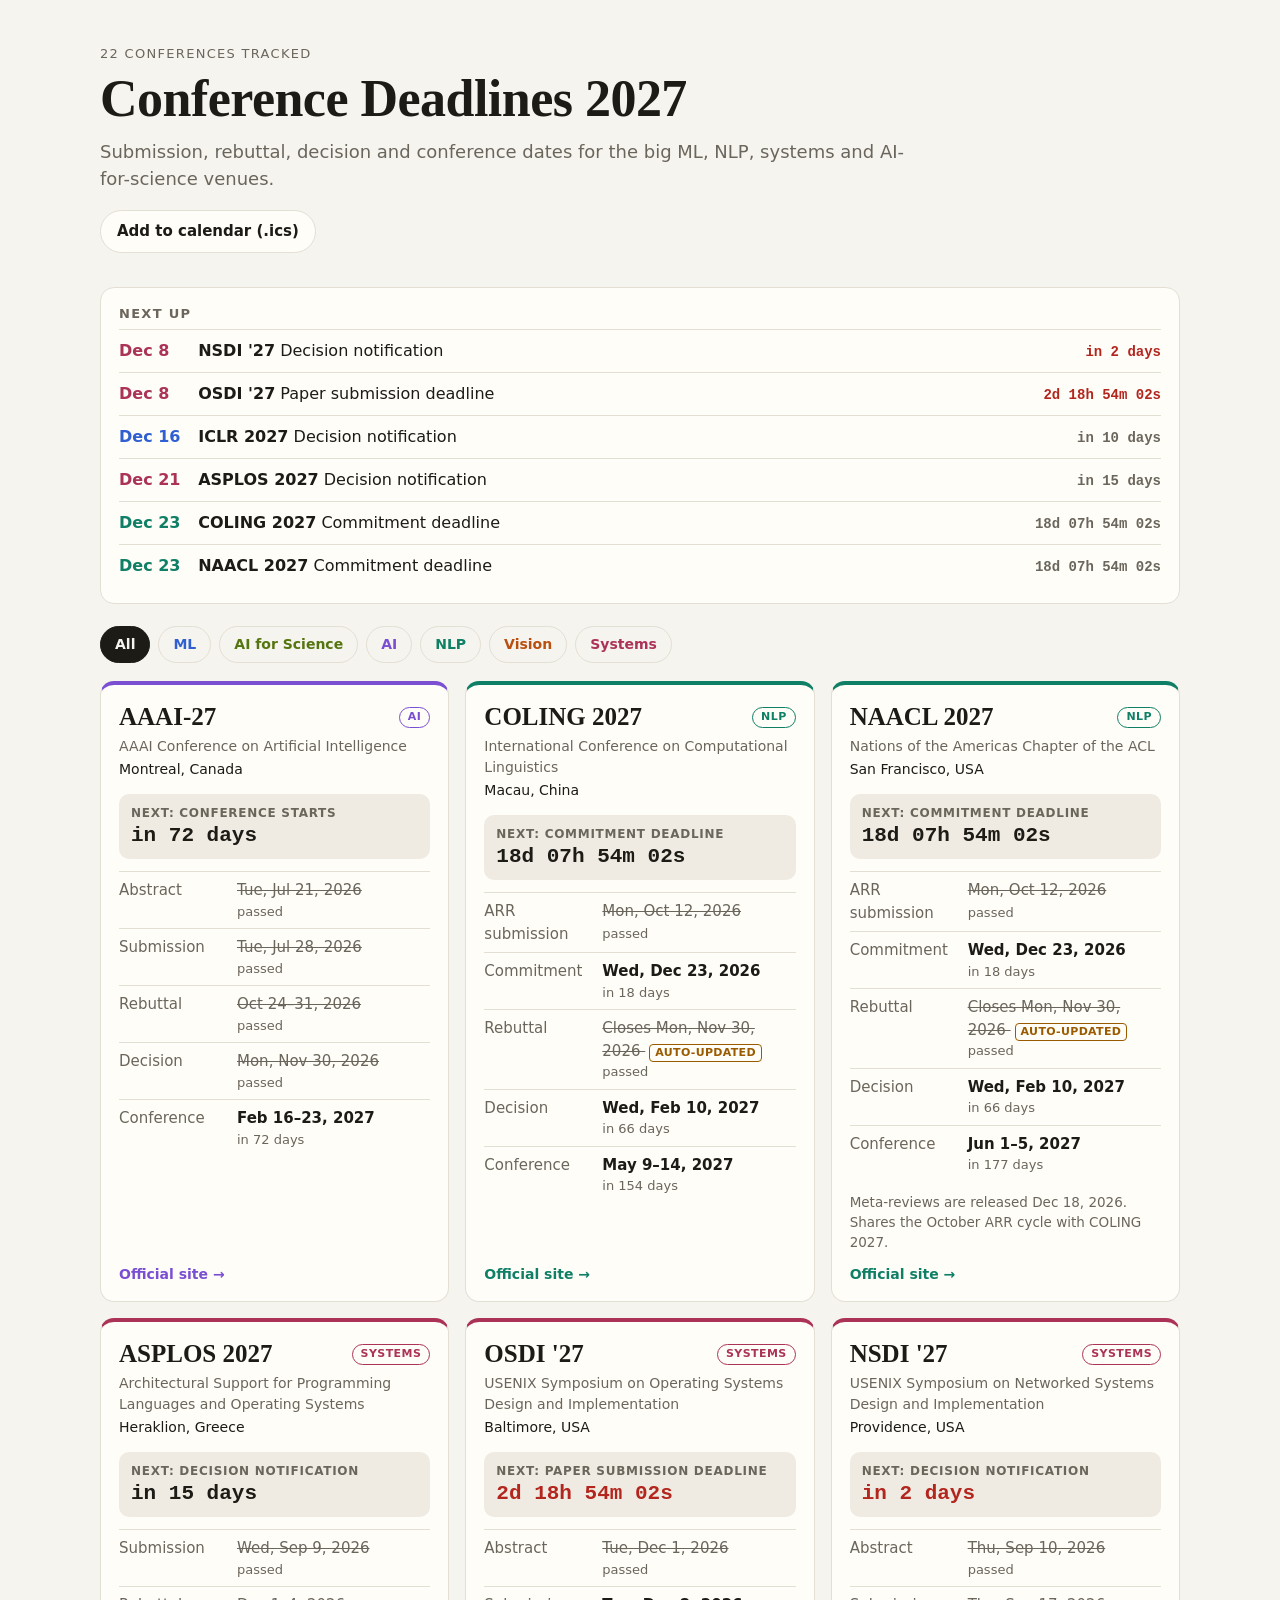
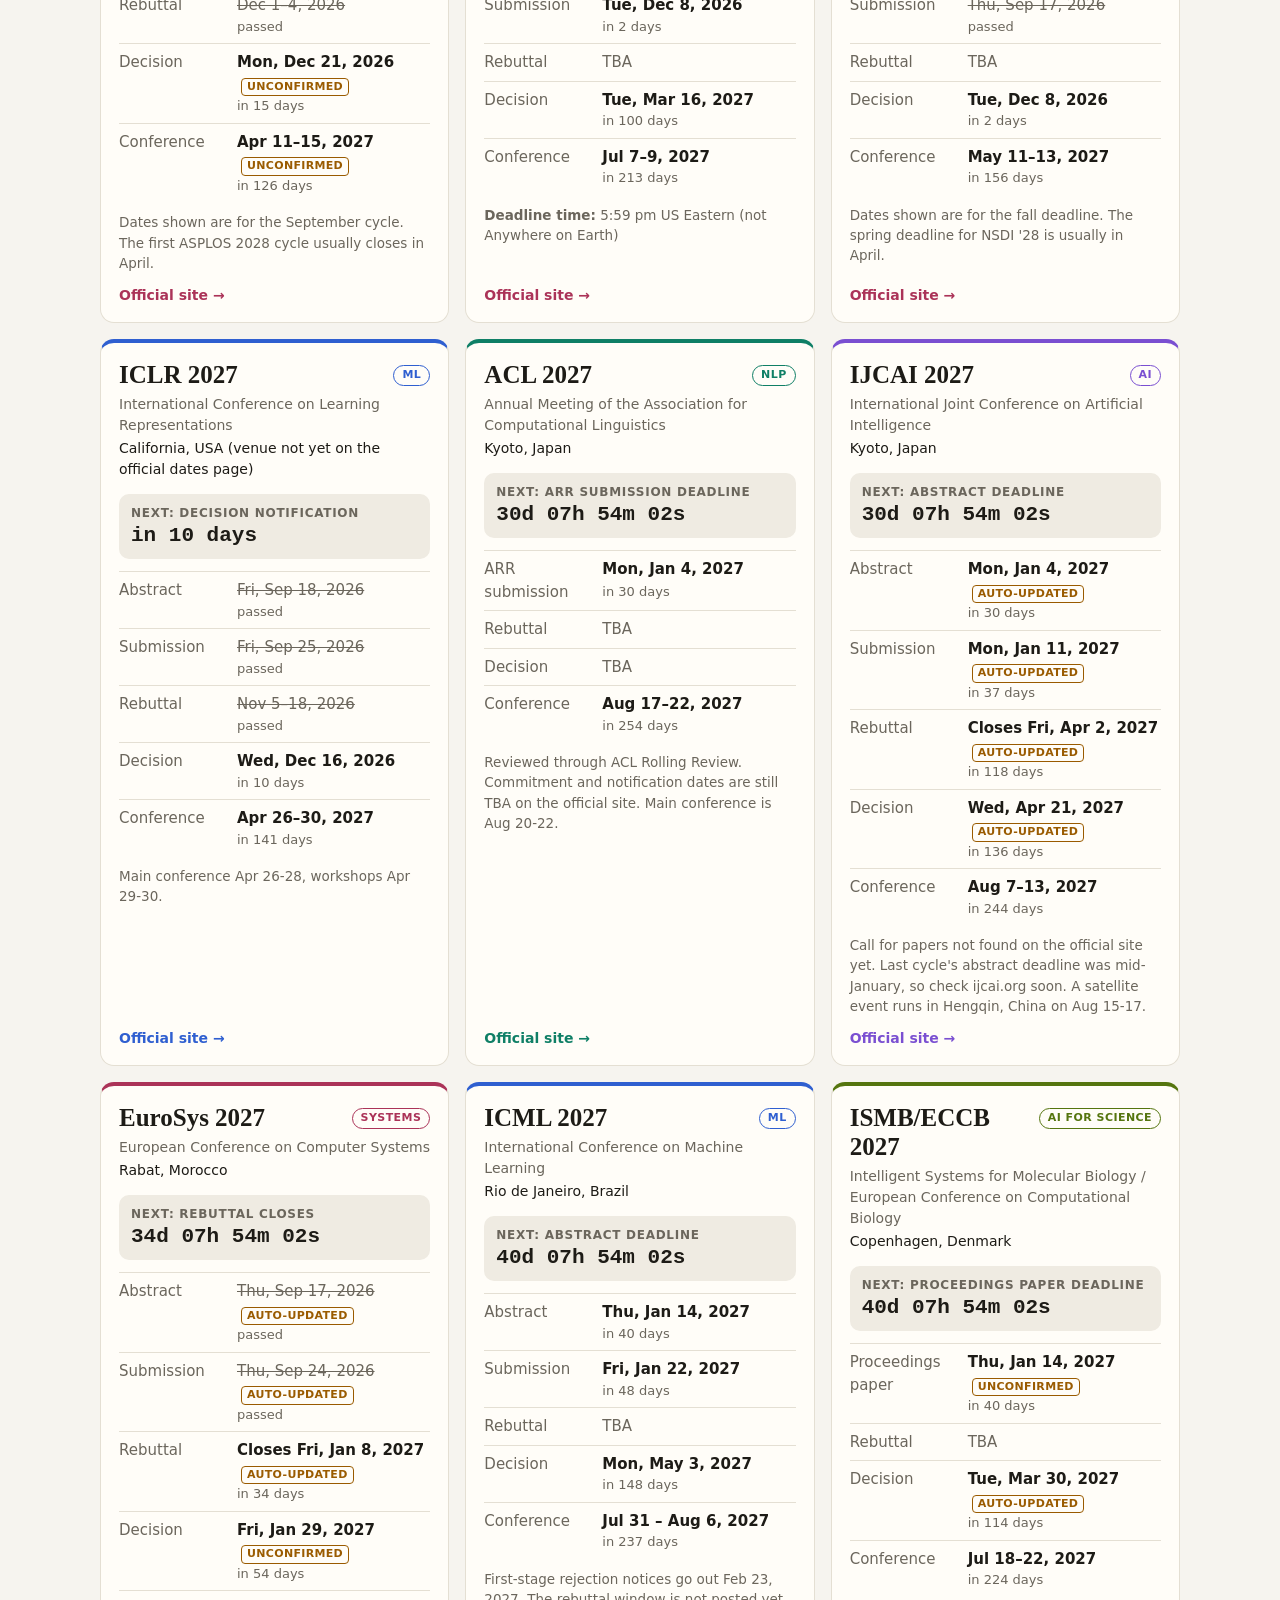
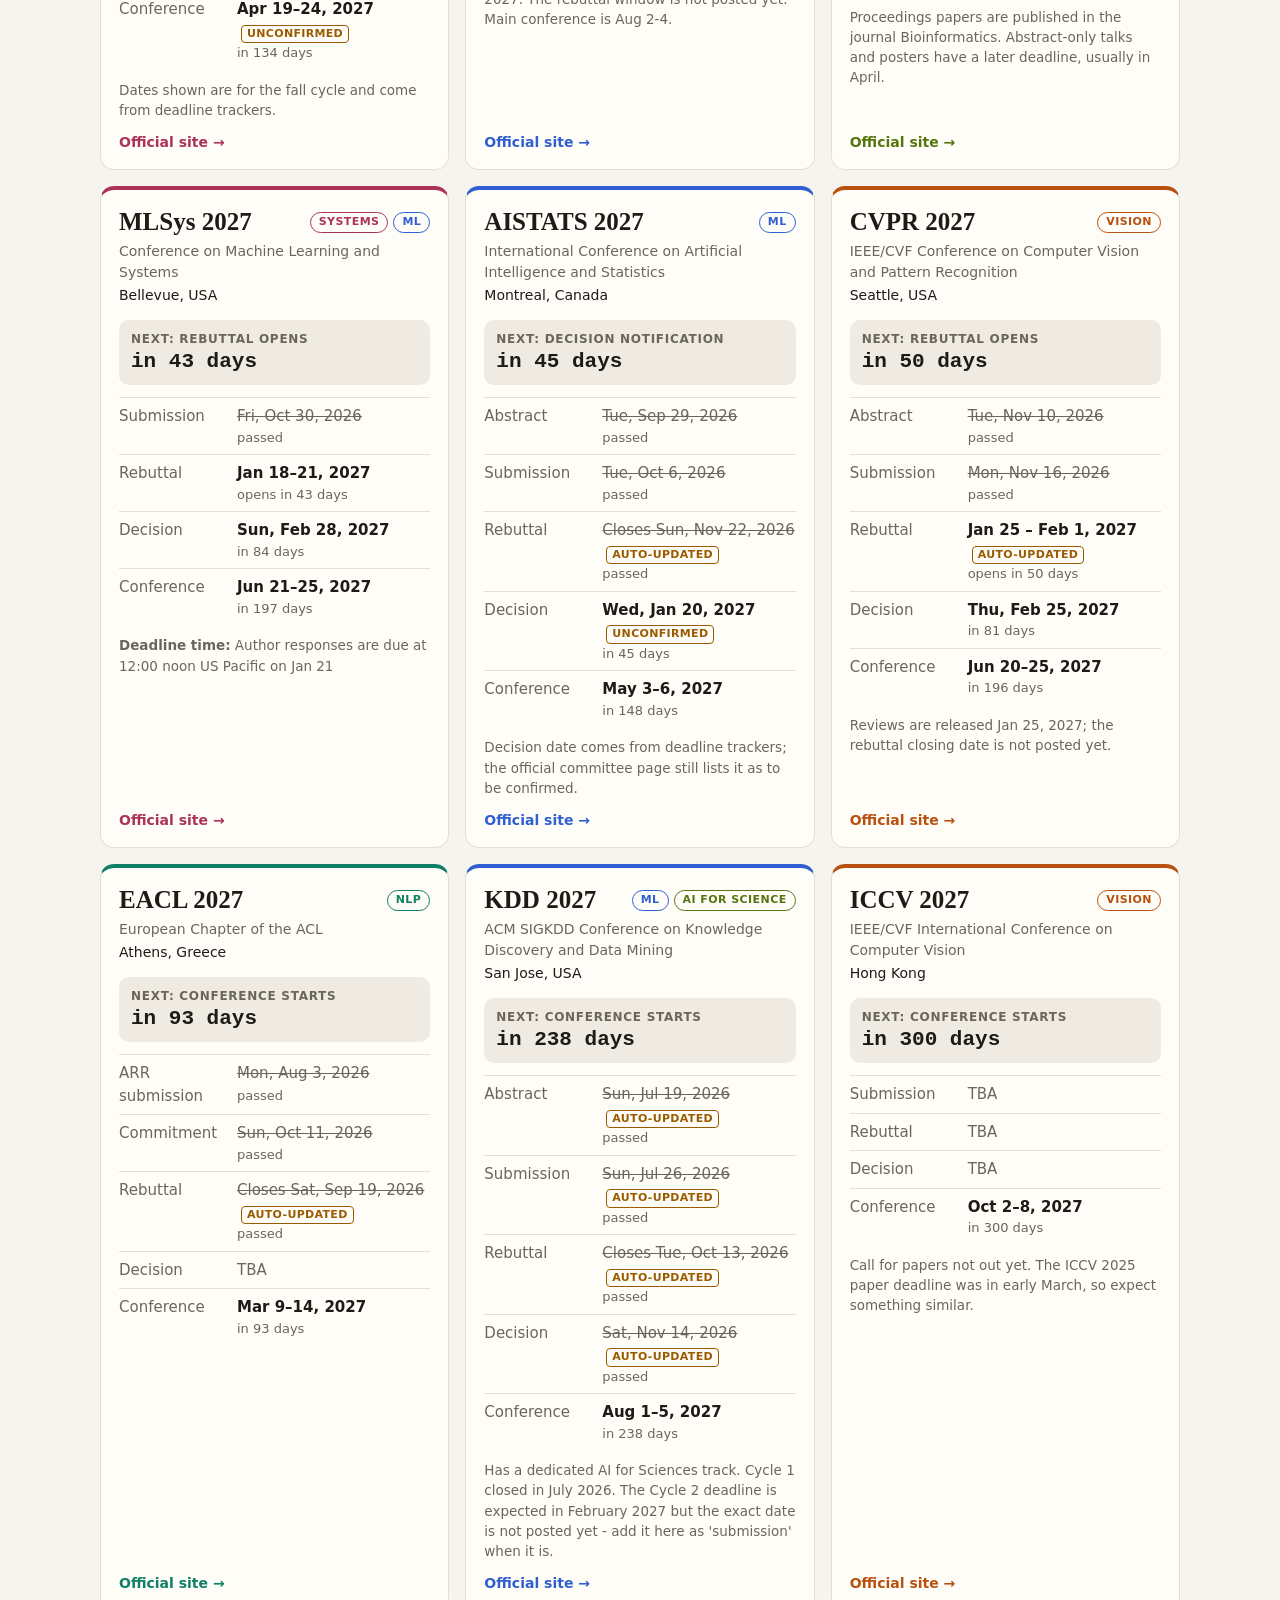
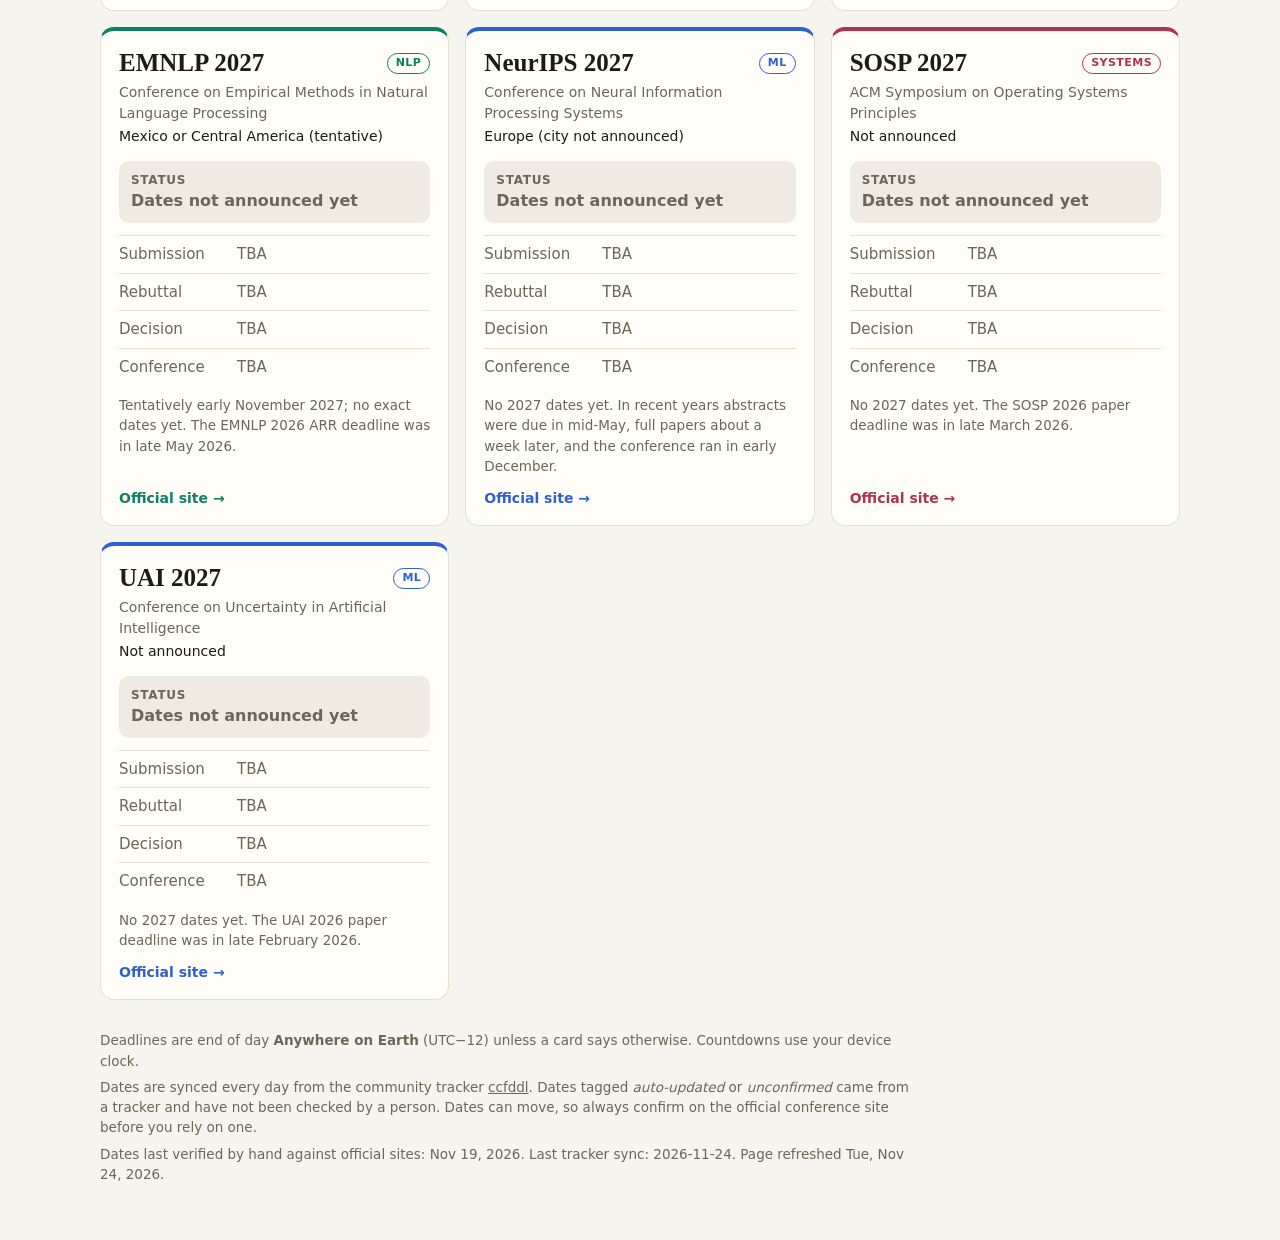
==== commit 6fae4a5a: "Daily update" ====
--- a/docs/index.html
+++ b/docs/index.html
@@ -389,7 +389,7 @@
   <footer>
     <p>Deadlines are end of day <strong>Anywhere on Earth</strong> (UTC&minus;12) unless a card says otherwise. Countdowns use your device clock.</p>
     <p>Dates are synced every day from the community tracker <a href="https://ccfddl.com/">ccfddl</a>. Dates tagged <em>auto-updated</em> or <em>unconfirmed</em> came from a tracker and have not been checked by a person. Dates can move, so always confirm on the official conference site before you rely on one.</p>
-    <p>Dates last verified by hand against official sites: Nov 19, 2026. Last tracker sync: 2026-11-23. Page refreshed Mon, Nov 23, 2026.</p>
+    <p>Dates last verified by hand against official sites: Nov 19, 2026. Last tracker sync: 2026-11-24. Page refreshed Tue, Nov 24, 2026.</p>
   </footer>
 </div>
 
